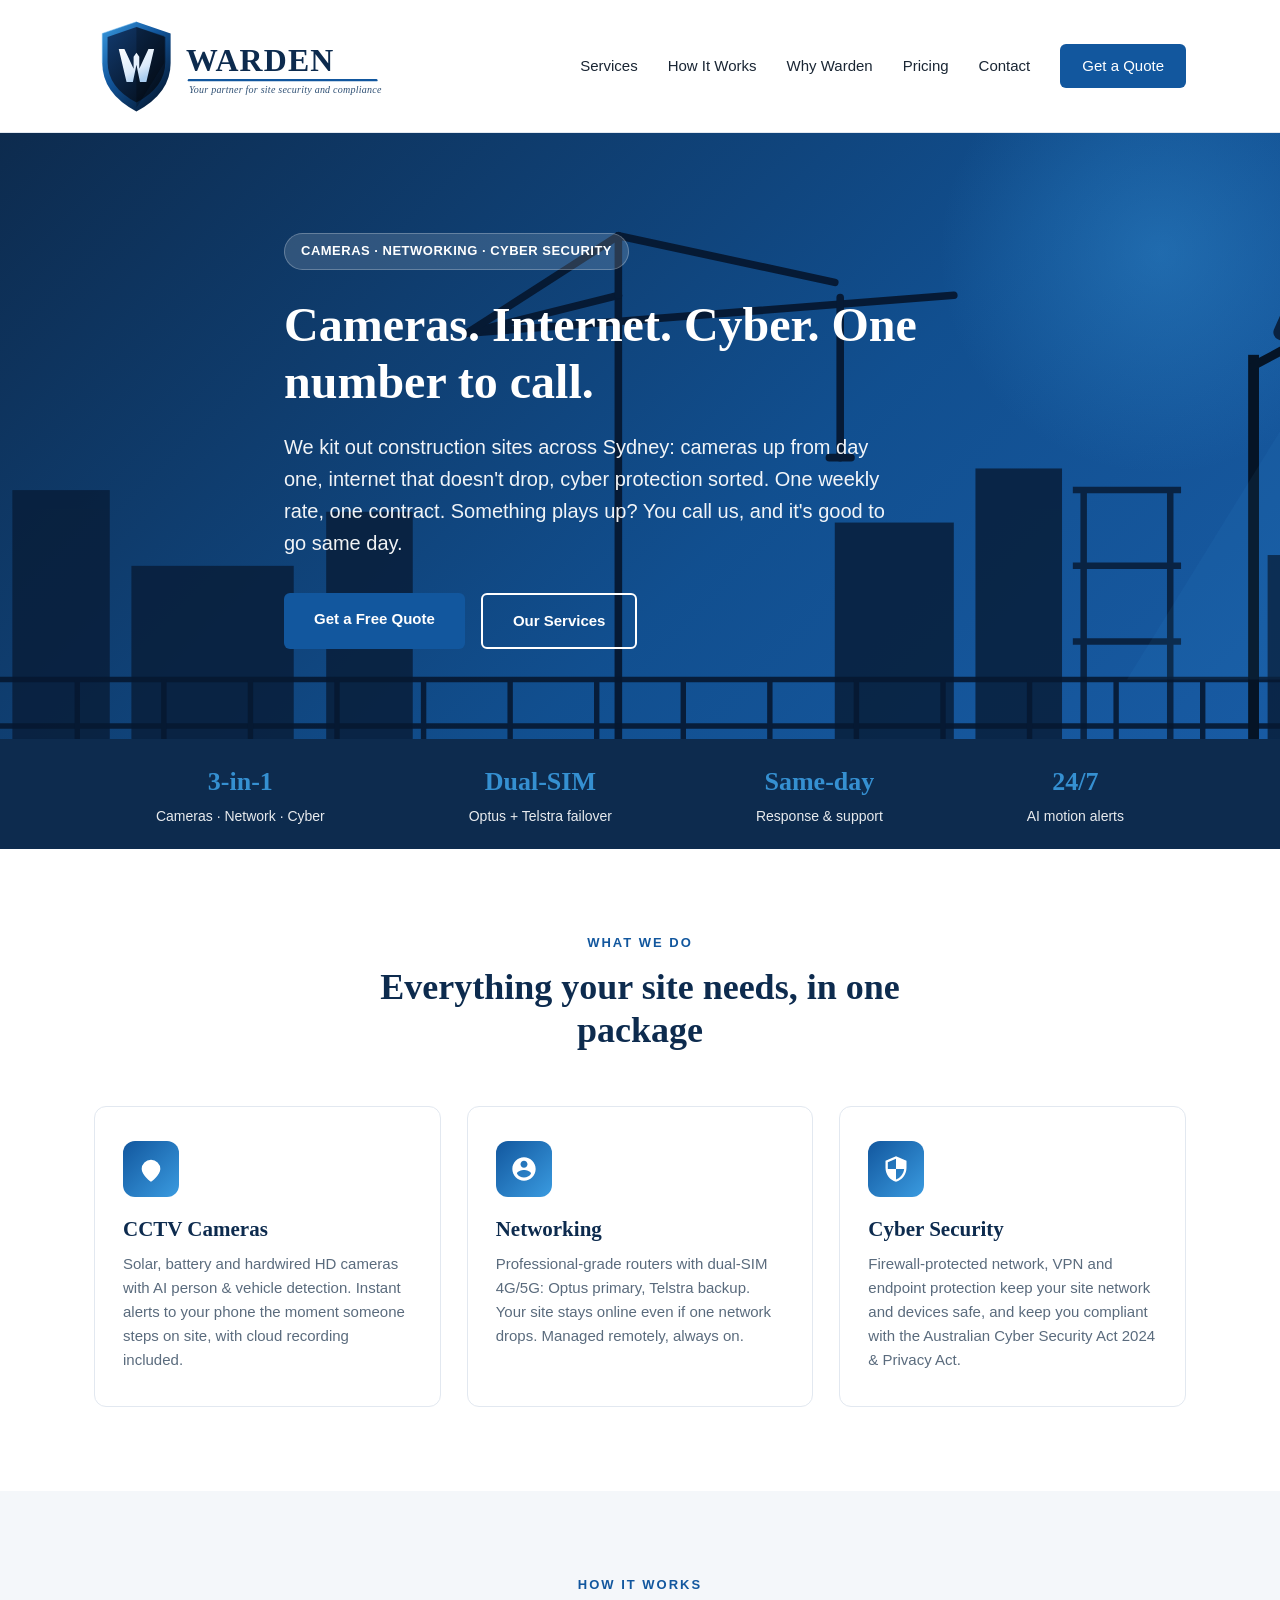
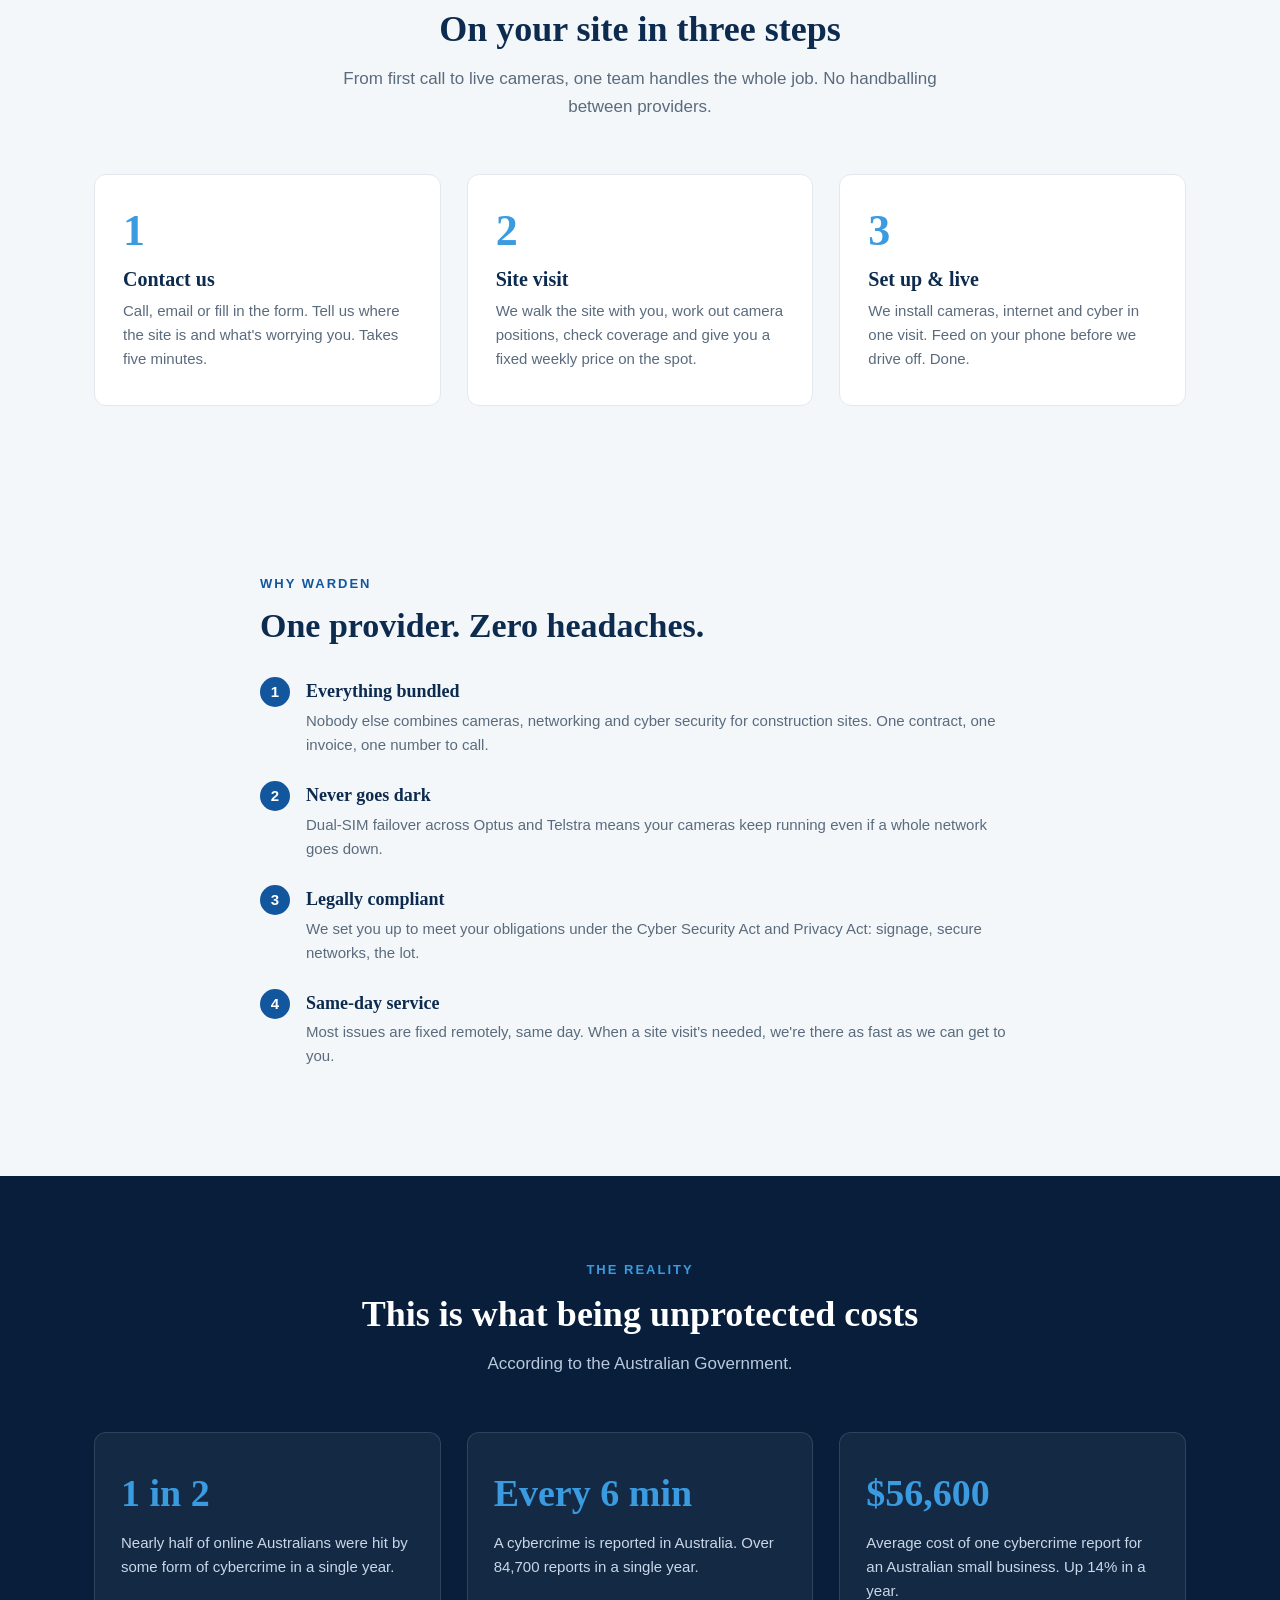
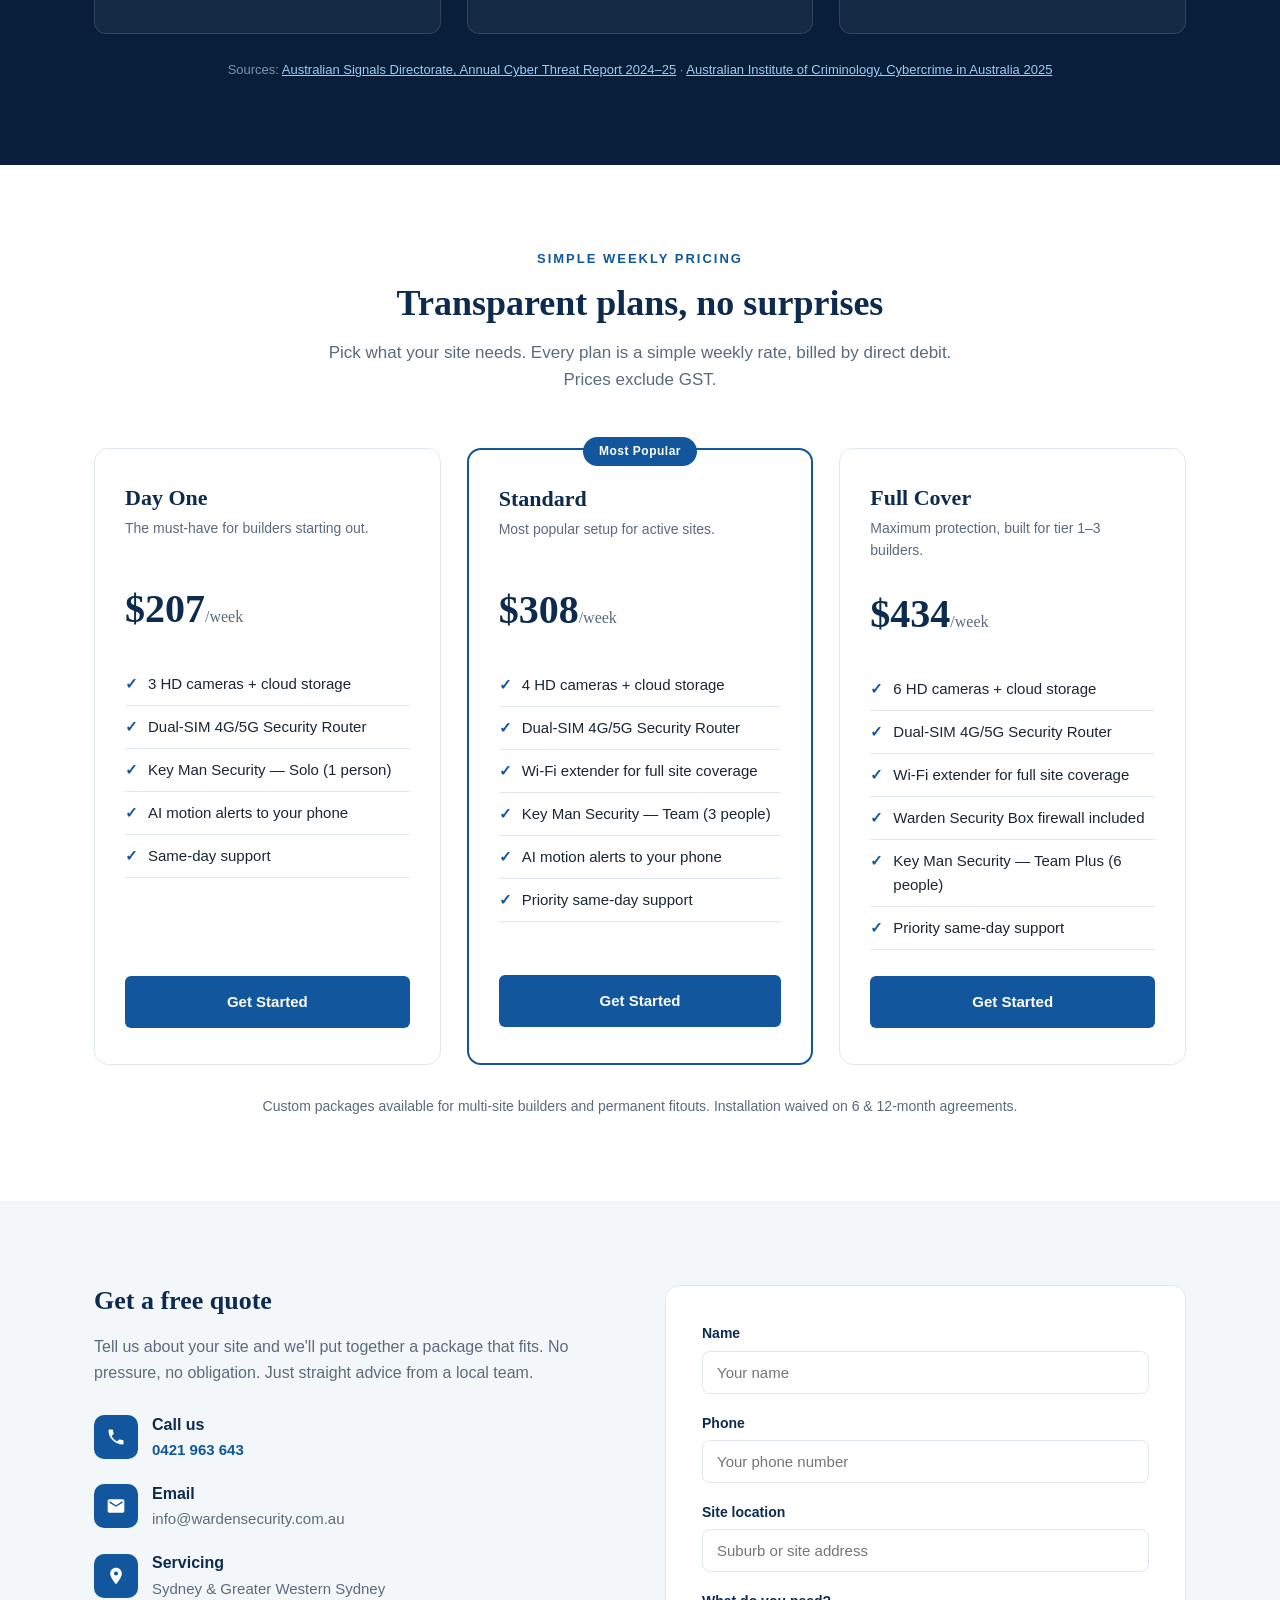
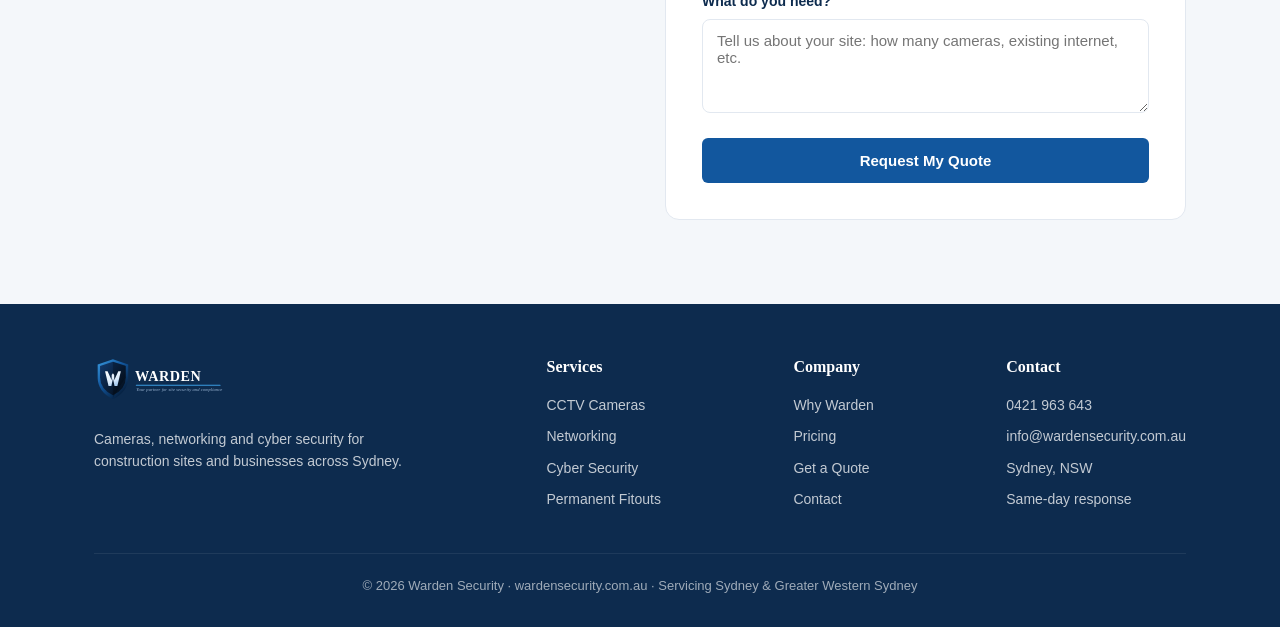
==== index.html @ 8170aaa7 "Add files via upload" ====
<!DOCTYPE html>
<html lang="en">
<head>
<meta charset="UTF-8">
<meta name="viewport" content="width=device-width, initial-scale=1.0">
<title>Warden Security | Your partner for site security and compliance</title>
<style>
  :root{
    --navy:#0d2b4e;
    --blue:#12579e;
    --blue-bright:#3a9be0;
    --ink:#1a2634;
    --muted:#5a6b7d;
    --bg:#ffffff;
    --bg-soft:#f4f7fa;
    --line:#e2e8f0;
  }
  *{margin:0;padding:0;box-sizing:border-box}
  html{scroll-behavior:smooth}
  body{font-family:-apple-system,BlinkMacSystemFont,'Segoe UI',Roboto,Helvetica,Arial,sans-serif;color:var(--ink);line-height:1.6;background:var(--bg)}
  h1,h2,h3{font-family:Georgia,'Times New Roman',serif;color:var(--navy);line-height:1.2}
  a{color:inherit;text-decoration:none}
  .wrap{max-width:1140px;margin:0 auto;padding:0 24px}
  .btn{display:inline-block;background:var(--blue);color:#fff;padding:14px 30px;border-radius:6px;font-weight:600;font-size:15px;transition:background .2s,transform .2s;border:none;cursor:pointer}
  .btn:hover{background:var(--navy);transform:translateY(-2px)}
  .btn-ghost{background:transparent;border:2px solid #fff;color:#fff}
  .btn-ghost:hover{background:#fff;color:var(--navy)}

  /* ---------- Header ---------- */
  header{position:sticky;top:0;background:rgba(255,255,255,.96);backdrop-filter:blur(8px);border-bottom:1px solid var(--line);z-index:100}
  .nav{display:flex;align-items:center;justify-content:space-between;padding:10px 24px;max-width:1140px;margin:0 auto}
  .logo{height:112px}
  .navlinks{display:flex;gap:30px;align-items:center}
  .navlinks a{font-size:15px;font-weight:500;color:var(--ink);transition:color .2s}
  .navlinks a:hover{color:var(--blue)}
  .navlinks .btn{color:#fff;padding:10px 22px}
  .navlinks .btn:hover{color:#fff}
  .burger{display:none;font-size:26px;background:none;border:none;color:var(--navy);cursor:pointer}

  /* ---------- Hero ---------- */
  .hero{background-color:#0d2b4e;background-image:linear-gradient(135deg,rgba(13,43,78,.92) 0%,rgba(18,87,158,.82) 60%,rgba(28,107,192,.75) 100%),url('hero.jpg');background-size:cover;background-position:center;color:#fff;padding:100px 0 90px;position:relative;overflow:hidden}
  .hero::after{content:"";position:absolute;right:-120px;top:-120px;width:480px;height:480px;background:radial-gradient(circle,rgba(58,155,224,.35),transparent 65%);pointer-events:none}
  .hero-art{position:absolute;inset:0;width:100%;height:100%;z-index:1;pointer-events:none}
  .hero-inner{position:relative;z-index:2;max-width:760px}
  .hero h1{color:#fff;font-size:48px;margin-bottom:20px}
  .hero p{font-size:20px;opacity:.94;margin-bottom:34px;max-width:620px}
  .hero .btns{display:flex;gap:16px;flex-wrap:wrap}
  .badge{display:inline-block;background:rgba(255,255,255,.14);border:1px solid rgba(255,255,255,.25);padding:7px 16px;border-radius:30px;font-size:13px;font-weight:600;letter-spacing:.5px;margin-bottom:26px}

  /* ---------- Trust bar ---------- */
  .trust{background:var(--navy);color:#fff;padding:22px 0}
  .trust .wrap{display:flex;justify-content:space-around;flex-wrap:wrap;gap:20px;text-align:center}
  .trust .item{font-size:14px;opacity:.9}
  .trust .item b{display:block;font-family:Georgia,serif;font-size:26px;color:var(--blue-bright);margin-bottom:2px}

  /* ---------- Sections ---------- */
  section{padding:84px 0}
  .section-head{text-align:center;max-width:640px;margin:0 auto 54px}
  .section-head .kicker{color:var(--blue);font-weight:700;font-size:13px;letter-spacing:2px;text-transform:uppercase;margin-bottom:12px}
  .section-head h2{font-size:36px;margin-bottom:14px}
  .section-head p{color:var(--muted);font-size:17px}

  /* ---------- Services ---------- */
  .grid{display:grid;grid-template-columns:repeat(3,1fr);gap:26px}
  .card{background:var(--bg);border:1px solid var(--line);border-radius:12px;padding:34px 28px;transition:transform .25s,box-shadow .25s,border-color .25s}
  .card:hover{transform:translateY(-6px);box-shadow:0 18px 40px rgba(13,43,78,.10);border-color:transparent}
  .card .ico{width:56px;height:56px;border-radius:12px;background:linear-gradient(135deg,var(--blue),var(--blue-bright));display:flex;align-items:center;justify-content:center;margin-bottom:20px}
  .card .ico svg{width:28px;height:28px;fill:#fff}
  .card h3{font-size:21px;margin-bottom:10px}
  .card p{color:var(--muted);font-size:15px}

  /* ---------- Why / features ---------- */
  .why{background:var(--bg-soft)}
  .why-grid{display:grid;grid-template-columns:1fr;max-width:760px;margin:0 auto}
  .why-list{list-style:none}
  .why-list li{display:flex;gap:16px;margin-bottom:24px}
  .why-list .check{flex-shrink:0;width:30px;height:30px;border-radius:50%;background:var(--blue);color:#fff;display:flex;align-items:center;justify-content:center;font-weight:700;font-size:15px}
  .why-list h4{font-family:Georgia,serif;color:var(--navy);font-size:18px;margin-bottom:3px}
  .why-list p{color:var(--muted);font-size:15px}
        
  /* ---------- Compliance strip ---------- */
  .compliance{background:linear-gradient(135deg,#0d2b4e,#12579e);color:#fff;text-align:center}
  .compliance h2{color:#fff;font-size:32px;margin-bottom:16px}
  .compliance p{max-width:680px;margin:0 auto 30px;opacity:.94;font-size:17px}

  /* ---------- Pricing ---------- */
  .price-grid{display:grid;grid-template-columns:repeat(3,1fr);gap:26px;align-items:stretch}
  .price{background:#fff;border:1px solid var(--line);border-radius:14px;padding:36px 30px;display:flex;flex-direction:column;transition:transform .25s,box-shadow .25s}
  .price:hover{transform:translateY(-6px);box-shadow:0 18px 40px rgba(13,43,78,.10)}
  .price.featured{border:2px solid var(--blue);position:relative}
  .price.featured::before{content:"Most Popular";position:absolute;top:-13px;left:50%;transform:translateX(-50%);background:var(--blue);color:#fff;font-size:12px;font-weight:700;padding:5px 16px;border-radius:20px;letter-spacing:.5px}
  .price h3{font-size:22px;margin-bottom:6px}
  .price .desc{color:var(--muted);font-size:14px;margin-bottom:20px;min-height:40px}
  .price .amount{font-family:Georgia,serif;font-size:40px;color:var(--navy);font-weight:700}
  .price .amount span{font-size:16px;color:var(--muted);font-weight:400}
  .price ul{list-style:none;margin:22px 0 26px;flex-grow:1}
  .price li{padding:9px 0;border-bottom:1px solid var(--line);font-size:15px;color:var(--ink);display:flex;gap:10px}
  .price li::before{content:"✓";color:var(--blue);font-weight:700}
  .price .btn{width:100%;text-align:center}
  .price-note{text-align:center;color:var(--muted);font-size:14px;margin-top:30px}

  /* ---------- Contact ---------- */
  .contact{background:var(--bg-soft)}
  .contact-grid{display:grid;grid-template-columns:1fr 1fr;gap:50px}
  .contact-info h3{font-size:26px;margin-bottom:18px}
  .contact-info p{color:var(--muted);margin-bottom:26px}
  .contact-item{display:flex;gap:14px;align-items:center;margin-bottom:18px}
  .contact-item .ci{width:44px;height:44px;border-radius:10px;background:var(--blue);display:flex;align-items:center;justify-content:center;flex-shrink:0}
  .contact-item .ci svg{width:20px;height:20px;fill:#fff}
  .contact-item b{display:block;color:var(--navy)}
  .contact-item span{color:var(--muted);font-size:15px}
  form{background:#fff;padding:36px;border-radius:14px;border:1px solid var(--line)}
  form label{display:block;font-size:14px;font-weight:600;color:var(--navy);margin-bottom:6px}
  form input,form textarea{width:100%;padding:12px 14px;border:1px solid var(--line);border-radius:8px;margin-bottom:18px;font-size:15px;font-family:inherit}
  form input:focus,form textarea:focus{outline:none;border-color:var(--blue)}
  form .btn{width:100%}

  /* ---------- Footer ---------- */
  footer{background:var(--navy);color:#fff;padding:50px 0 30px}
  .foot-grid{display:flex;justify-content:space-between;flex-wrap:wrap;gap:30px;margin-bottom:34px}
  .foot-brand{max-width:320px}
  .foot-brand .logo-foot{height:50px;margin-bottom:16px}
  .foot-brand p{opacity:.75;font-size:14px}
  .foot-col h4{font-family:Georgia,serif;font-size:16px;margin-bottom:14px;color:#fff}
  .foot-col a{display:block;opacity:.75;font-size:14px;margin-bottom:9px;transition:opacity .2s}
  .foot-col a:hover{opacity:1}
  .foot-bottom{border-top:1px solid rgba(255,255,255,.12);padding-top:22px;text-align:center;opacity:.6;font-size:13px}

  /* ---------- Steps ---------- */
  .steps{display:grid;grid-template-columns:repeat(3,1fr);gap:26px;counter-reset:step}
  .step{background:#fff;border:1px solid var(--line);border-radius:12px;padding:34px 28px;position:relative}
  .step .num{font-family:Georgia,serif;font-size:44px;font-weight:700;color:var(--blue-bright);line-height:1;margin-bottom:14px}
  .step h3{font-size:20px;margin-bottom:8px}
  .step p{color:var(--muted);font-size:15px}

  /* ---------- Reality (bad news) ---------- */
  .reality{background:#081e3a;color:#fff}
  .reality .section-head h2,.reality h2{color:#fff}
  .reality .section-head p{color:#b8c9dd}
  .reality-grid{display:grid;grid-template-columns:repeat(3,1fr);gap:26px}
  .fact{background:rgba(255,255,255,.05);border:1px solid rgba(255,255,255,.12);border-radius:12px;padding:30px 26px}
  .fact b{display:block;font-family:Georgia,serif;font-size:38px;color:var(--blue-bright);margin-bottom:8px}
  .fact p{font-size:15px;color:#c9d7e8}
  .reality .src{text-align:center;font-size:13px;color:#7e93ad;margin-top:26px}

  /* ---------- Photo band ---------- */
  .photo-band{padding:0}
  .photo-band img{display:block;width:100%;max-height:440px;object-fit:cover}

  /* ---------- Responsive ---------- */
  @media(max-width:900px){
    .logo{height:76px}
    .grid,.price-grid,.steps,.reality-grid{grid-template-columns:1fr}
    .why-grid,.contact-grid{grid-template-columns:1fr}
    .hero h1{font-size:36px}
    .hero p{font-size:18px}
    .navlinks{display:none;position:absolute;top:110px;left:0;right:0;background:#fff;flex-direction:column;padding:20px 24px;gap:18px;border-bottom:1px solid var(--line);box-shadow:0 20px 40px rgba(0,0,0,.08)}
    .navlinks.open{display:flex}
    .burger{display:block}
    section{padding:60px 0}
    .section-head h2{font-size:29px}
  }
</style>
</head>
<body>

<!-- HEADER -->
<header>
  <div class="nav">
    <svg class="logo" viewBox="0 0 600 190" xmlns="http://www.w3.org/2000/svg">
      <defs>
        <linearGradient id="edgeH" x1="0" y1="0" x2="0.8" y2="1"><stop offset="0" stop-color="#3a9be0"/><stop offset="0.45" stop-color="#12579e"/><stop offset="1" stop-color="#04162e"/></linearGradient>
        <linearGradient id="faceH" x1="0" y1="0" x2="0.8" y2="0.9"><stop offset="0" stop-color="#123a6e"/><stop offset="1" stop-color="#04101f"/></linearGradient>
        <linearGradient id="wgH" x1="0" y1="0" x2="0.5" y2="1"><stop offset="0" stop-color="#ffffff"/><stop offset="0.7" stop-color="#dbeafa"/><stop offset="1" stop-color="#a9cdf0"/></linearGradient>
      </defs>
      <path d="M72,20 L130,39.76 L130,89.92 Q130,141.6 72,172 Q14,141.6 14,89.92 L14,39.76 Z" fill="url(#edgeH)"/>
      <path d="M72,20 L14,39.76 L14,89.92" fill="none" stroke="#6fb8ee" stroke-width="1.6" opacity="0.55" stroke-linejoin="round"/>
      <path d="M72,29 L121,45.64 L121,87.88 Q121,131.4 72,157 Q23,131.4 23,87.88 L23,45.64 Z" fill="url(#faceH)"/>
      <path d="M72,29 L72,166 L119,89.92 L119,43.76 Z" fill="#000" opacity="0.24"/>
      <path d="M42,66 L51.6,66 L67.2,99.6 L67.2,79.44 L72,72.72 L76.8,79.44 L76.8,99.6 L92.4,66 L102,66 L88.8,122 L78,122 L72,92.88 L66,122 L55.2,122 Z" fill="url(#wgH)"/>
      <text x="156" y="104" font-family="Georgia,serif" font-weight="700" font-size="54" letter-spacing="2" fill="#0d2b4e">WARDEN</text>
      <rect x="159" y="117" width="322" height="4" rx="2" fill="#12579e"/>
      <text x="161" y="141" font-family="Georgia,serif" font-style="italic" font-weight="400" font-size="17" letter-spacing="0.4" fill="#2f5074">Your partner for site security and compliance</text>
    </svg>
    <button class="burger" onclick="document.getElementById('nav').classList.toggle('open')">☰</button>
    <nav class="navlinks" id="nav">
      <a href="#services">Services</a>
      <a href="#how">How It Works</a>
      <a href="#why">Why Warden</a>
      <a href="#pricing">Pricing</a>
      <a href="#contact">Contact</a>
      <a href="#contact" class="btn">Get a Quote</a>
    </nav>
  </div>
</header>

<!-- HERO -->
<section class="hero">
  <svg class="hero-art" viewBox="0 0 1440 560" preserveAspectRatio="xMidYMax slice" xmlns="http://www.w3.org/2000/svg" aria-hidden="true">
    <!-- skyline -->
    <g fill="#081e3a" opacity="0.85">
      <rect x="0" y="380" width="120" height="180"/>
      <rect x="140" y="330" width="90" height="230"/>
      <rect x="250" y="400" width="150" height="160"/>
      <rect x="430" y="350" width="80" height="210"/>
      <rect x="900" y="360" width="110" height="200"/>
      <rect x="1030" y="310" width="80" height="250"/>
      <rect x="1300" y="390" width="140" height="170"/>
    </g>
    <!-- unfinished building under the crane -->
    <g stroke="#081e3a" stroke-width="6" opacity="0.9">
      <line x1="1130" y1="560" x2="1130" y2="330"/>
      <line x1="1210" y1="560" x2="1210" y2="330"/>
      <line x1="1120" y1="330" x2="1220" y2="330"/>
      <line x1="1120" y1="400" x2="1220" y2="400"/>
      <line x1="1120" y1="470" x2="1220" y2="470"/>
    </g>
    <!-- tower crane -->
    <g stroke="#061831" stroke-width="7" opacity="0.95" fill="none" stroke-linecap="round">
      <line x1="700" y1="560" x2="700" y2="150"/>
      <line x1="560" y1="185" x2="1010" y2="150"/>
      <line x1="700" y1="150" x2="560" y2="185"/>
      <line x1="700" y1="95" x2="700" y2="150"/>
      <line x1="700" y1="95" x2="560" y2="185"/>
      <line x1="700" y1="95" x2="900" y2="138"/>
      <line x1="905" y1="152" x2="905" y2="300"/>
      <line x1="895" y1="300" x2="915" y2="300"/>
    </g>
    <!-- site fence -->
    <g stroke="#061831" stroke-width="5" opacity="0.9">
      <line x1="0" y1="505" x2="1440" y2="505"/>
      <line x1="0" y1="548" x2="1440" y2="548"/>
      <line x1="40" y1="505" x2="40" y2="560"/><line x1="120" y1="505" x2="120" y2="560"/>
      <line x1="200" y1="505" x2="200" y2="560"/><line x1="280" y1="505" x2="280" y2="560"/>
      <line x1="360" y1="505" x2="360" y2="560"/><line x1="440" y1="505" x2="440" y2="560"/>
      <line x1="520" y1="505" x2="520" y2="560"/><line x1="600" y1="505" x2="600" y2="560"/>
      <line x1="680" y1="505" x2="680" y2="560"/><line x1="760" y1="505" x2="760" y2="560"/>
      <line x1="840" y1="505" x2="840" y2="560"/><line x1="920" y1="505" x2="920" y2="560"/>
      <line x1="1000" y1="505" x2="1000" y2="560"/><line x1="1080" y1="505" x2="1080" y2="560"/>
      <line x1="1160" y1="505" x2="1160" y2="560"/><line x1="1240" y1="505" x2="1240" y2="560"/>
      <line x1="1320" y1="505" x2="1320" y2="560"/><line x1="1400" y1="505" x2="1400" y2="560"/>
    </g>
    <!-- camera pole, front right -->
    <g>
      <rect x="1282" y="205" width="10" height="355" fill="#051426"/>
      <line x1="1287" y1="215" x2="1330" y2="192" stroke="#051426" stroke-width="8" stroke-linecap="round"/>
      <g transform="rotate(24 1338 188)">
        <rect x="1306" y="172" width="66" height="30" rx="7" fill="#0a2240"/>
        <rect x="1364" y="176" width="14" height="22" rx="4" fill="#123a6e"/>
        <circle cx="1371" cy="187" r="5" fill="#3a9be0">
          <animate attributeName="opacity" values="1;0.35;1" dur="2.6s" repeatCount="indefinite"/>
        </circle>
      </g>
      <path d="M1352 210 L1170 505 L1440 505 L1408 210 Z" fill="#3a9be0" opacity="0.07"/>
    </g>
  </svg>
  <div class="wrap hero-inner">
    <span class="badge">CAMERAS · NETWORKING · CYBER SECURITY</span>
    <h1>Cameras. Internet. Cyber. One number to call.</h1>
    <p>We kit out construction sites across Sydney: cameras up from day one, internet that doesn't drop, cyber protection sorted. One weekly rate, one contract. Something plays up? You call us, and it's good to go same day.</p>
    <div class="btns">
      <a href="#contact" class="btn">Get a Free Quote</a>
      <a href="#services" class="btn btn-ghost">Our Services</a>
    </div>
  </div>
</section>

<!-- TRUST BAR -->
<div class="trust">
  <div class="wrap">
    <div class="item"><b>3-in-1</b>Cameras · Network · Cyber</div>
    <div class="item"><b>Dual-SIM</b>Optus + Telstra failover</div>
    <div class="item"><b>Same-day</b>Response &amp; support</div>
    <div class="item"><b>24/7</b>AI motion alerts</div>
  </div>
</div>

<!-- SERVICES -->
<section id="services">
  <div class="wrap">
    <div class="section-head">
      <div class="kicker">What We Do</div>
      <h2>Everything your site needs, in one package</h2>
    </div>
    <div class="grid">
      <div class="card">
        <div class="ico"><svg viewBox="0 0 24 24"><path d="M12 9a3 3 0 100 6 3 3 0 000-6zm0-5a8 8 0 00-8 8c0 5.25 8 11 8 11s8-5.75 8-11a8 8 0 00-8-8z"/></svg></div>
        <h3>CCTV Cameras</h3>
        <p>Solar, battery and hardwired HD cameras with AI person &amp; vehicle detection. Instant alerts to your phone the moment someone steps on site, with cloud recording included.</p>
      </div>
      <div class="card">
        <div class="ico"><svg viewBox="0 0 24 24"><path d="M12 2C6.48 2 2 6.48 2 12s4.48 10 10 10 10-4.48 10-10S17.52 2 12 2zm0 3c1.66 0 3 1.34 3 3s-1.34 3-3 3-3-1.34-3-3 1.34-3 3-3zm0 14.2a7.2 7.2 0 01-6-3.22c.03-1.99 4-3.08 6-3.08s5.97 1.09 6 3.08a7.2 7.2 0 01-6 3.22z"/></svg></div>
        <h3>Networking</h3>
        <p>Professional-grade routers with dual-SIM 4G/5G: Optus primary, Telstra backup. Your site stays online even if one network drops. Managed remotely, always on.</p>
      </div>
      <div class="card">
        <div class="ico"><svg viewBox="0 0 24 24"><path d="M12 1L3 5v6c0 5.55 3.84 10.74 9 12 5.16-1.26 9-6.45 9-12V5l-9-4zm0 10.99h7c-.53 4.12-3.28 7.79-7 8.94V12H5V6.3l7-3.11v8.8z"/></svg></div>
        <h3>Cyber Security</h3>
        <p>Firewall-protected network, VPN and endpoint protection keep your site network and devices safe, and keep you compliant with the Australian Cyber Security Act 2024 &amp; Privacy Act.</p>
      </div>
    </div>
  </div>
</section>

<!-- HOW IT WORKS -->
<section style="background:var(--bg-soft)" id="how">
  <div class="wrap">
    <div class="section-head">
      <div class="kicker">How It Works</div>
      <h2>On your site in three steps</h2>
      <p>From first call to live cameras, one team handles the whole job. No handballing between providers.</p>
    </div>
    <div class="steps">
      <div class="step"><div class="num">1</div><h3>Contact us</h3><p>Call, email or fill in the form. Tell us where the site is and what's worrying you. Takes five minutes.</p></div>
      <div class="step"><div class="num">2</div><h3>Site visit</h3><p>We walk the site with you, work out camera positions, check coverage and give you a fixed weekly price on the spot.</p></div>
      <div class="step"><div class="num">3</div><h3>Set up &amp; live</h3><p>We install cameras, internet and cyber in one visit. Feed on your phone before we drive off. Done.</p></div>
    </div>
  </div>
</section>

<!-- WHY -->
<section class="why" id="why">
  <div class="wrap">
    <div class="why-grid">
      <div>
        <div class="kicker" style="color:var(--blue);font-weight:700;font-size:13px;letter-spacing:2px;text-transform:uppercase;margin-bottom:12px">Why Warden</div>
        <h2 style="font-size:34px;margin-bottom:30px">One provider. Zero headaches.</h2>
        <ul class="why-list">
          <li><div class="check">1</div><div><h4>Everything bundled</h4><p>Nobody else combines cameras, networking and cyber security for construction sites. One contract, one invoice, one number to call.</p></div></li>
          <li><div class="check">2</div><div><h4>Never goes dark</h4><p>Dual-SIM failover across Optus and Telstra means your cameras keep running even if a whole network goes down.</p></div></li>
          <li><div class="check">3</div><div><h4>Legally compliant</h4><p>We set you up to meet your obligations under the Cyber Security Act and Privacy Act: signage, secure networks, the lot.</p></div></li>
          <li><div class="check">4</div><div><h4>Same-day service</h4><p>Most issues are fixed remotely, same day. When a site visit's needed, we're there as fast as we can get to you.</p></div></li>
        </ul>
      </div>
    </div>
  </div>
</section>

<!-- THE REALITY -->
<section class="reality">
  <div class="wrap">
    <div class="section-head">
      <div class="kicker" style="color:var(--blue-bright)">The Reality</div>
      <h2>This is what being unprotected costs</h2>
      <p>According to the Australian Government.</p>
    </div>
    <div class="reality-grid">
      <div class="fact"><b>1 in 2</b><p>Nearly half of online Australians were hit by some form of cybercrime in a single year.</p></div>
      <div class="fact"><b>Every 6 min</b><p>A cybercrime is reported in Australia. Over 84,700 reports in a single year.</p></div>
      <div class="fact"><b>$56,600</b><p>Average cost of one cybercrime report for an Australian small business. Up 14% in a year.</p></div>
          </div>
    <p class="src">Sources: <a href="https://www.cyber.gov.au/about-us/view-all-content/reports-and-statistics/annual-cyber-threat-report-2024-2025" target="_blank" rel="noopener" style="color:#9fcbf2;text-decoration:underline">Australian Signals Directorate, Annual Cyber Threat Report 2024&ndash;25</a> &middot; <a href="https://www.aic.gov.au/publications/sr/sr59" target="_blank" rel="noopener" style="color:#9fcbf2;text-decoration:underline">Australian Institute of Criminology, Cybercrime in Australia 2025</a></p>
  </div>
</section>

<!-- PHOTO -->
<section class="photo-band">
  <img src="site-photo.jpg" alt="Warden Security install on a Sydney construction site" onerror="this.parentElement.style.display='none'">
</section>

<!-- PRICING -->
<section id="pricing">
  <div class="wrap">
    <div class="section-head">
      <div class="kicker">Simple Weekly Pricing</div>
      <h2>Transparent plans, no surprises</h2>
      <p>Pick what your site needs. Every plan is a simple weekly rate, billed by direct debit. Prices exclude GST.</p>
    </div>
    <div class="price-grid">
      <div class="price">
        <h3>Day One</h3>
        <div class="desc">The must-have for builders starting out.</div>
        <div class="amount">$207<span>/week</span></div>
        <ul>
          <li>3 HD cameras + cloud storage</li>
          <li>Dual-SIM 4G/5G Security Router</li>
          <li>Key Man Security &mdash; Solo (1 person)</li>
          <li>AI motion alerts to your phone</li>
          <li>Same-day support</li>
        </ul>
        <a href="#contact" class="btn">Get Started</a>
      </div>
      <div class="price featured">
        <h3>Standard</h3>
        <div class="desc">Most popular setup for active sites.</div>
        <div class="amount">$308<span>/week</span></div>
        <ul>
          <li>4 HD cameras + cloud storage</li>
          <li>Dual-SIM 4G/5G Security Router</li>
          <li>Wi-Fi extender for full site coverage</li>
          <li>Key Man Security &mdash; Team (3 people)</li>
          <li>AI motion alerts to your phone</li>
          <li>Priority same-day support</li>
        </ul>
        <a href="#contact" class="btn">Get Started</a>
      </div>
      <div class="price">
        <h3>Full Cover</h3>
        <div class="desc">Maximum protection, built for tier 1&ndash;3 builders.</div>
        <div class="amount">$434<span>/week</span></div>
        <ul>
          <li>6 HD cameras + cloud storage</li>
          <li>Dual-SIM 4G/5G Security Router</li>
          <li>Wi-Fi extender for full site coverage</li>
          <li>Warden Security Box firewall included</li>
          <li>Key Man Security &mdash; Team Plus (6 people)</li>
          <li>Priority same-day support</li>
        </ul>
        <a href="#contact" class="btn">Get Started</a>
      </div>
    </div>
    <p class="price-note">Custom packages available for multi-site builders and permanent fitouts. Installation waived on 6 &amp; 12-month agreements.</p>
  </div>
</section>

<!-- CONTACT -->
<section class="contact" id="contact">
  <div class="wrap">
    <div class="contact-grid">
      <div class="contact-info">
        <h3>Get a free quote</h3>
        <p>Tell us about your site and we'll put together a package that fits. No pressure, no obligation. Just straight advice from a local team.</p>
        <div class="contact-item">
          <div class="ci"><svg viewBox="0 0 24 24"><path d="M6.62 10.79a15.15 15.15 0 006.59 6.59l2.2-2.2a1 1 0 011.02-.24 11.36 11.36 0 003.56.57 1 1 0 011 1V20a1 1 0 01-1 1A17 17 0 013 4a1 1 0 011-1h3.5a1 1 0 011 1 11.36 11.36 0 00.57 3.56 1 1 0 01-.24 1.02l-2.21 2.21z"/></svg></div>
          <div><b>Call us</b><span><a href="tel:0421963643" style="color:var(--blue);font-weight:600">0421 963 643</a></span></div>
        </div>
        <div class="contact-item">
          <div class="ci"><svg viewBox="0 0 24 24"><path d="M20 4H4a2 2 0 00-2 2v12a2 2 0 002 2h16a2 2 0 002-2V6a2 2 0 00-2-2zm0 4l-8 5-8-5V6l8 5 8-5v2z"/></svg></div>
          <div><b>Email</b><span>info@wardensecurity.com.au</span></div>
        </div>
        <div class="contact-item">
          <div class="ci"><svg viewBox="0 0 24 24"><path d="M12 2C8.13 2 5 5.13 5 9c0 5.25 7 13 7 13s7-7.75 7-13c0-3.87-3.13-7-7-7zm0 9.5a2.5 2.5 0 110-5 2.5 2.5 0 010 5z"/></svg></div>
          <div><b>Servicing</b><span>Sydney &amp; Greater Western Sydney</span></div>
        </div>
      </div>
      <form action="https://api.web3forms.com/submit" method="POST">
        <input type="hidden" name="access_key" value="0d02a53d-6c99-448d-be5d-793d3494c79f">
        <input type="hidden" name="subject" value="New quote request from wardensecurity.com.au">
        <input type="hidden" name="from_name" value="Warden Security website">
        <input type="hidden" name="redirect" value="https://wardensecurity.com.au/thanks.html">
        <input type="checkbox" name="botcheck" style="display:none" tabindex="-1" autocomplete="off">
        <label>Name</label>
        <input type="text" name="name" placeholder="Your name" required>
        <label>Phone</label>
        <input type="tel" name="phone" placeholder="Your phone number" required>
        <label>Site location</label>
        <input type="text" name="site_location" placeholder="Suburb or site address">
        <label>What do you need?</label>
        <textarea rows="4" name="message" placeholder="Tell us about your site: how many cameras, existing internet, etc."></textarea>
        <button type="submit" class="btn">Request My Quote</button>
      </form>
    </div>
  </div>
</section>

<!-- FOOTER -->
<footer>
  <div class="wrap">
    <div class="foot-grid">
      <div class="foot-brand">
        <svg class="logo-foot" viewBox="0 0 600 190" xmlns="http://www.w3.org/2000/svg">
          <defs>
            <linearGradient id="edgeF" x1="0" y1="0" x2="0.8" y2="1"><stop offset="0" stop-color="#3a9be0"/><stop offset="0.45" stop-color="#12579e"/><stop offset="1" stop-color="#04162e"/></linearGradient>
            <linearGradient id="faceF" x1="0" y1="0" x2="0.8" y2="0.9"><stop offset="0" stop-color="#123a6e"/><stop offset="1" stop-color="#04101f"/></linearGradient>
            <linearGradient id="wgF" x1="0" y1="0" x2="0.5" y2="1"><stop offset="0" stop-color="#fff"/><stop offset="0.7" stop-color="#dbeafa"/><stop offset="1" stop-color="#a9cdf0"/></linearGradient>
          </defs>
          <path d="M72,20 L130,39.76 L130,89.92 Q130,141.6 72,172 Q14,141.6 14,89.92 L14,39.76 Z" fill="url(#edgeF)"/>
          <path d="M72,29 L121,45.64 L121,87.88 Q121,131.4 72,157 Q23,131.4 23,87.88 L23,45.64 Z" fill="url(#faceF)"/>
          <path d="M72,29 L72,166 L119,89.92 L119,43.76 Z" fill="#000" opacity="0.24"/>
          <path d="M42,66 L51.6,66 L67.2,99.6 L67.2,79.44 L72,72.72 L76.8,79.44 L76.8,99.6 L92.4,66 L102,66 L88.8,122 L78,122 L72,92.88 L66,122 L55.2,122 Z" fill="url(#wgF)"/>
          <text x="156" y="104" font-family="Georgia,serif" font-weight="700" font-size="54" letter-spacing="2" fill="#ffffff">WARDEN</text>
          <rect x="159" y="117" width="322" height="4" rx="2" fill="#3a9be0"/>
          <text x="161" y="141" font-family="Georgia,serif" font-style="italic" font-weight="400" font-size="17" letter-spacing="0.4" fill="#9db8d6">Your partner for site security and compliance</text>
        </svg>
        <p>Cameras, networking and cyber security for construction sites and businesses across Sydney.</p>
      </div>
      <div class="foot-col">
        <h4>Services</h4>
        <a href="#services">CCTV Cameras</a>
        <a href="#services">Networking</a>
        <a href="#services">Cyber Security</a>
        <a href="#pricing">Permanent Fitouts</a>
      </div>
      <div class="foot-col">
        <h4>Company</h4>
        <a href="#why">Why Warden</a>
        <a href="#pricing">Pricing</a>
        <a href="#contact">Get a Quote</a>
        <a href="#contact">Contact</a>
      </div>
      <div class="foot-col">
        <h4>Contact</h4>
        <a href="tel:0421963643">0421 963 643</a>
        <a href="mailto:info@wardensecurity.com.au">info@wardensecurity.com.au</a>
        <a href="#contact">Sydney, NSW</a>
        <a href="#contact">Same-day response</a>
      </div>
    </div>
    <div class="foot-bottom">
      © 2026 Warden Security · wardensecurity.com.au · Servicing Sydney &amp; Greater Western Sydney
    </div>
  </div>
</footer>

</body>
</html>
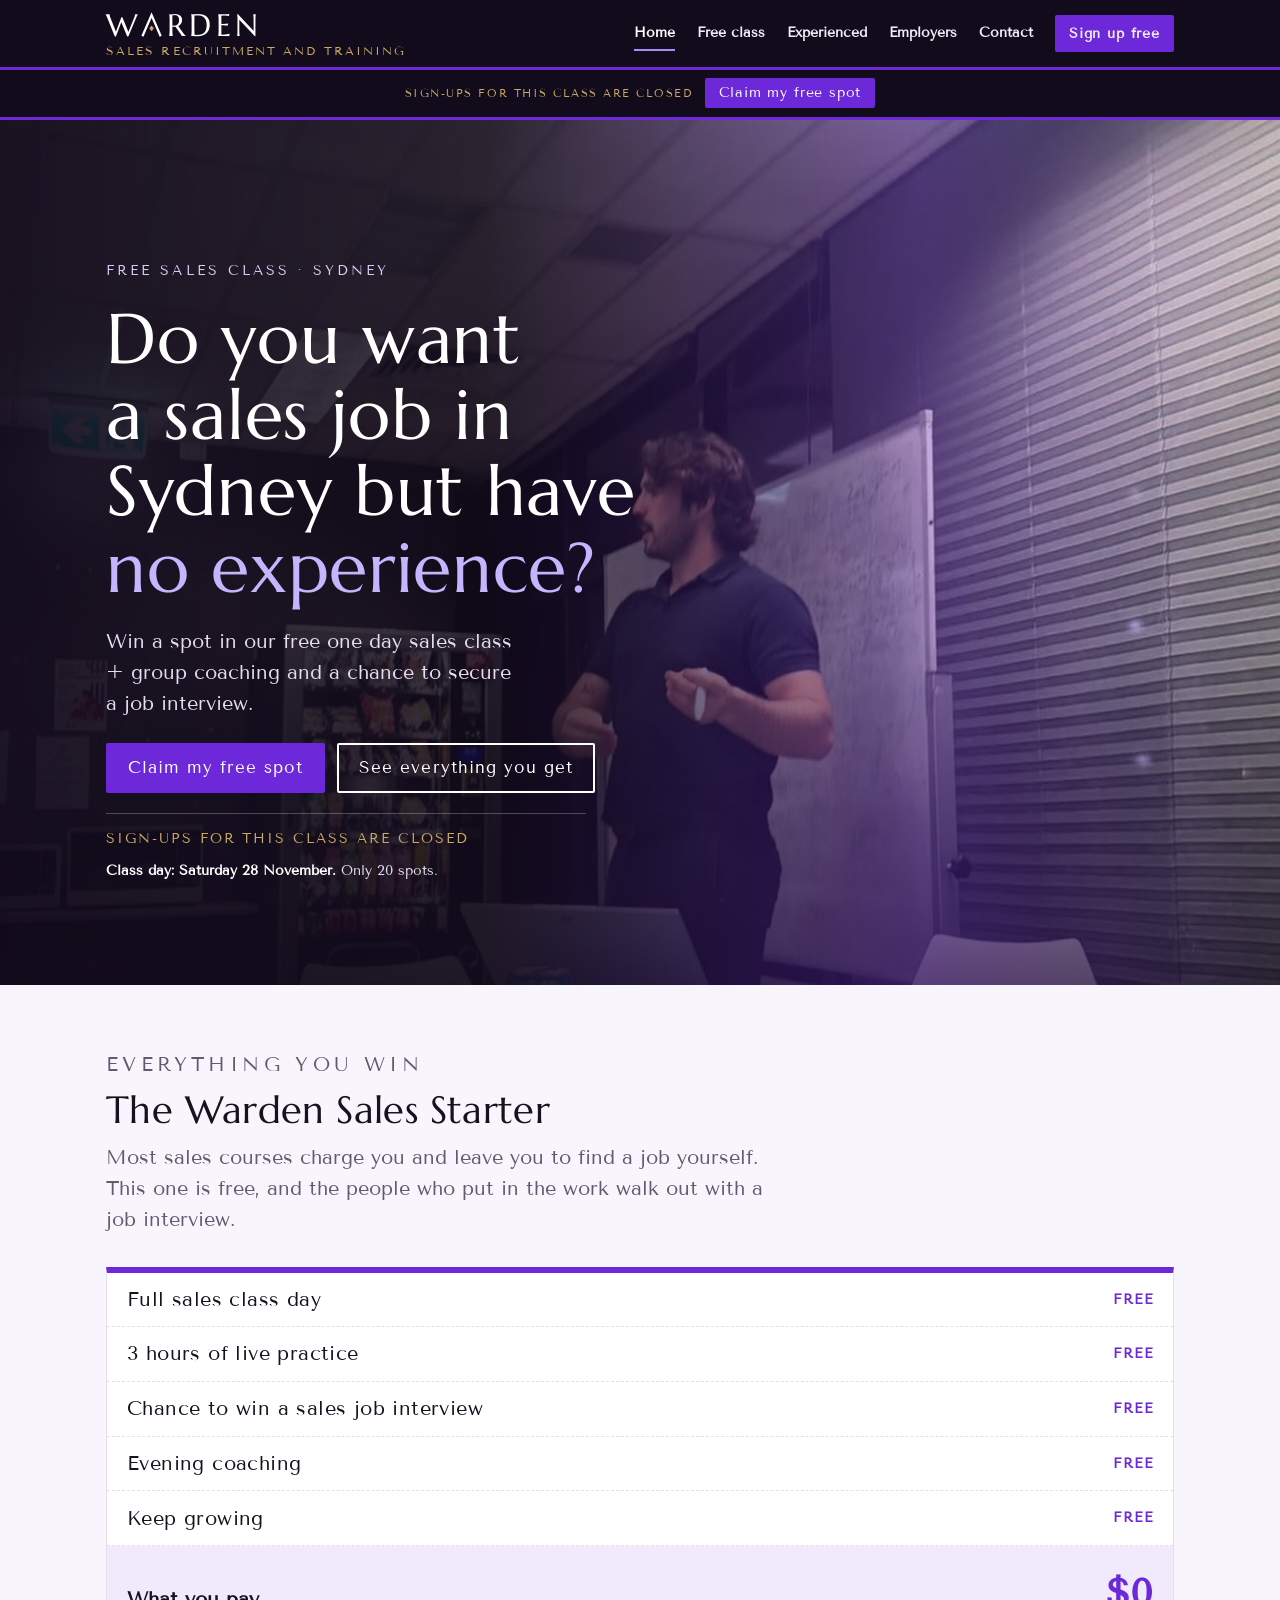
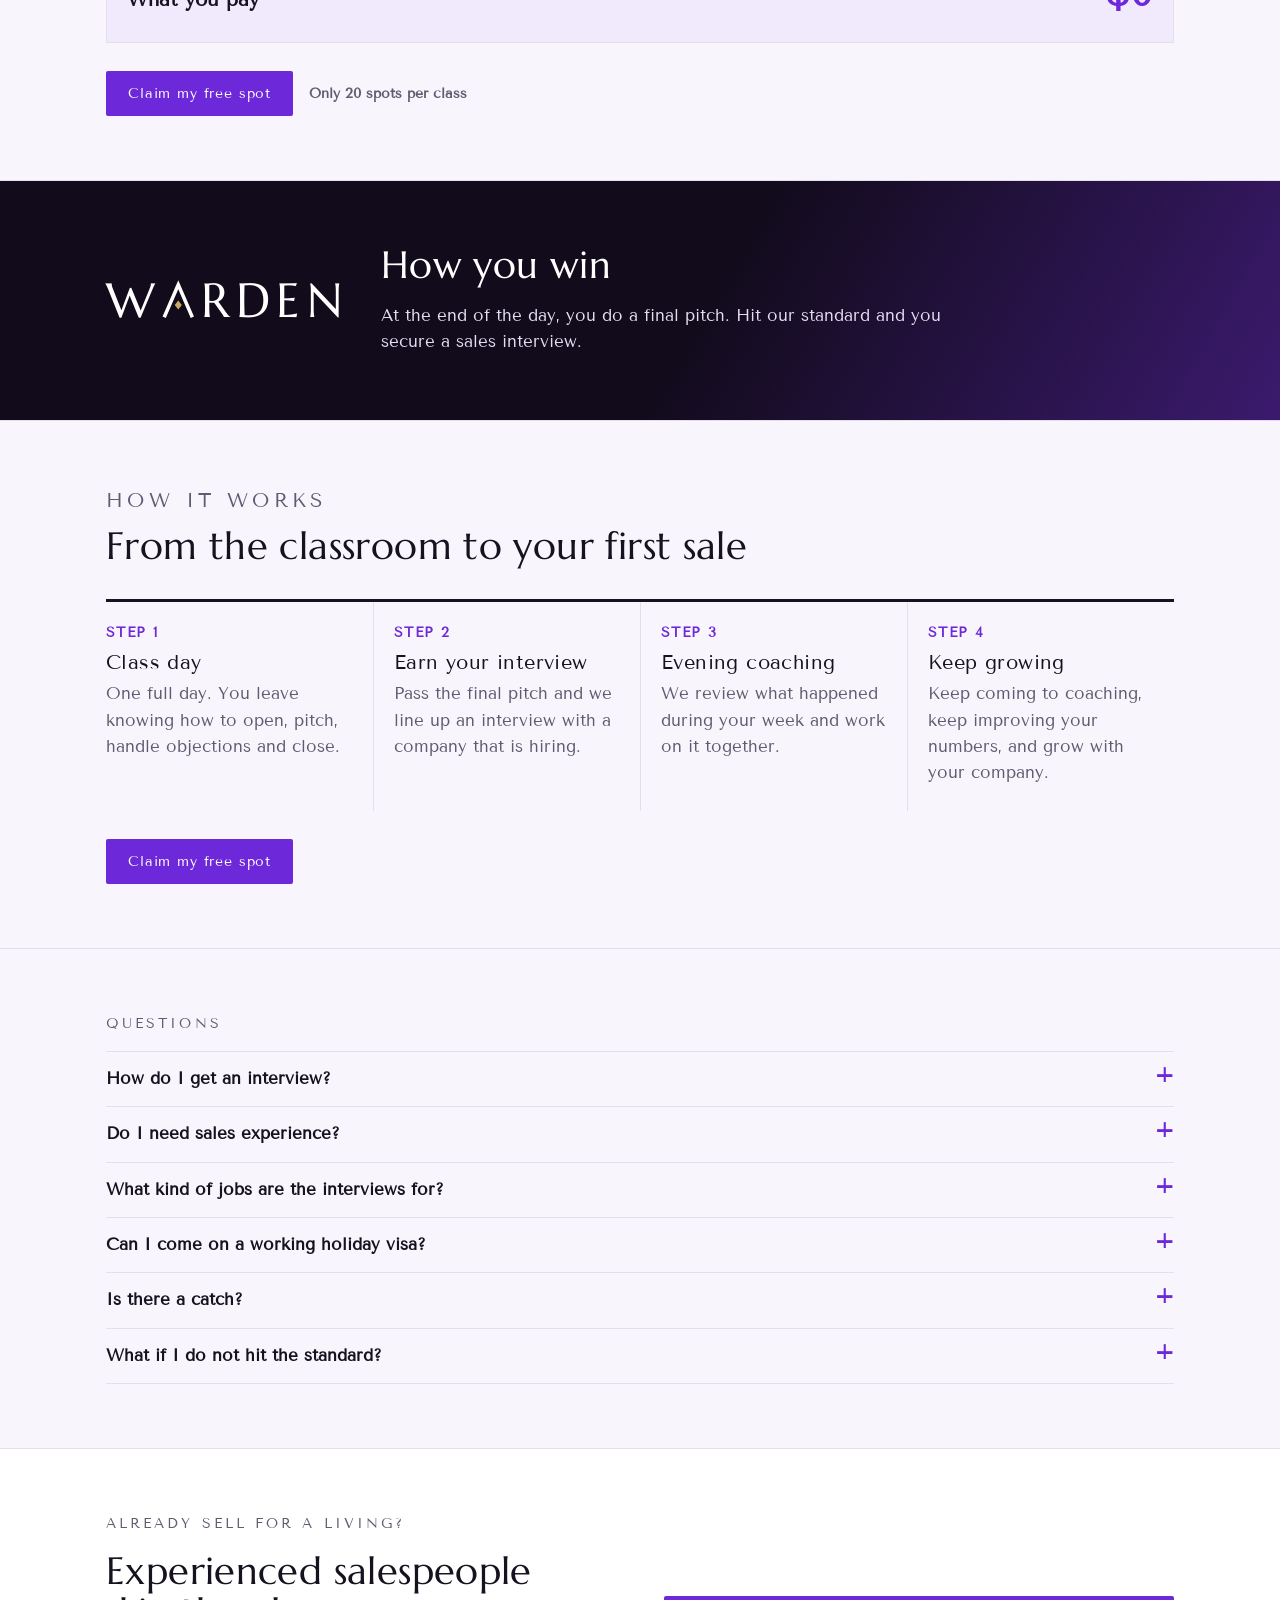
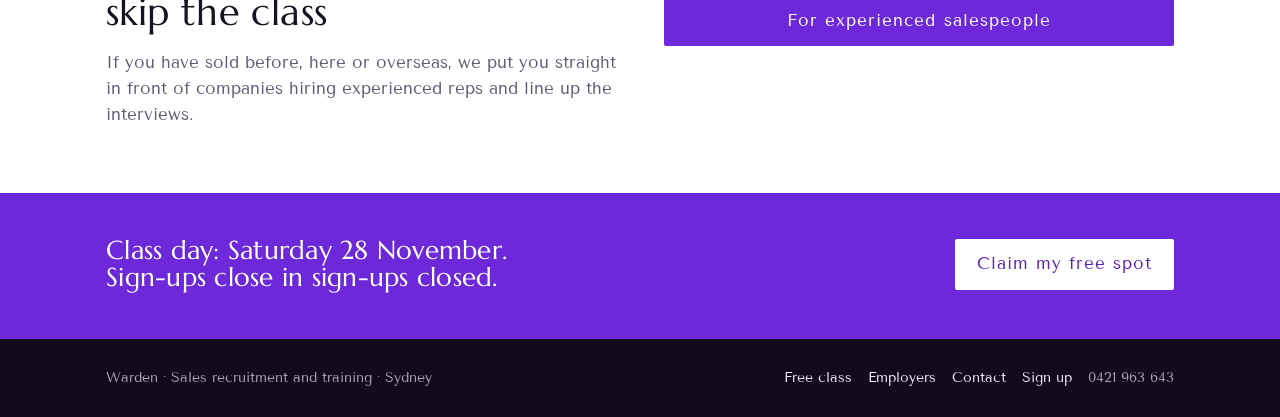
==== commit fe75a393: "Add files via upload" ====
--- a/index.html
+++ b/index.html
@@ -1,506 +1,150 @@
-<!DOCTYPE html>
-<html lang="en">
+<!doctype html>
+<html lang="en-AU">
 <head>
-<meta charset="UTF-8">
-<meta name="viewport" content="width=device-width, initial-scale=1.0">
-<title>Warden Security | Your partner for site security and compliance</title>
-<style>
-  :root{
-    --navy:#0d2b4e;
-    --blue:#12579e;
-    --blue-bright:#3a9be0;
-    --ink:#1a2634;
-    --muted:#5a6b7d;
-    --bg:#ffffff;
-    --bg-soft:#f4f7fa;
-    --line:#e2e8f0;
-  }
-  *{margin:0;padding:0;box-sizing:border-box}
-  html{scroll-behavior:smooth}
-  body{font-family:-apple-system,BlinkMacSystemFont,'Segoe UI',Roboto,Helvetica,Arial,sans-serif;color:var(--ink);line-height:1.6;background:var(--bg)}
-  h1,h2,h3{font-family:Georgia,'Times New Roman',serif;color:var(--navy);line-height:1.2}
-  a{color:inherit;text-decoration:none}
-  .wrap{max-width:1140px;margin:0 auto;padding:0 24px}
-  .btn{display:inline-block;background:var(--blue);color:#fff;padding:14px 30px;border-radius:6px;font-weight:600;font-size:15px;transition:background .2s,transform .2s;border:none;cursor:pointer}
-  .btn:hover{background:var(--navy);transform:translateY(-2px)}
-  .btn-ghost{background:transparent;border:2px solid #fff;color:#fff}
-  .btn-ghost:hover{background:#fff;color:var(--navy)}
-
-  /* ---------- Header ---------- */
-  header{position:sticky;top:0;background:rgba(255,255,255,.96);backdrop-filter:blur(8px);border-bottom:1px solid var(--line);z-index:100}
-  .nav{display:flex;align-items:center;justify-content:space-between;padding:10px 24px;max-width:1140px;margin:0 auto}
-  .logo{height:112px}
-  .navlinks{display:flex;gap:30px;align-items:center}
-  .navlinks a{font-size:15px;font-weight:500;color:var(--ink);transition:color .2s}
-  .navlinks a:hover{color:var(--blue)}
-  .navlinks .btn{color:#fff;padding:10px 22px}
-  .navlinks .btn:hover{color:#fff}
-  .burger{display:none;font-size:26px;background:none;border:none;color:var(--navy);cursor:pointer}
-
-  /* ---------- Hero ---------- */
-  .hero{background-color:#0d2b4e;background-image:linear-gradient(135deg,rgba(13,43,78,.92) 0%,rgba(18,87,158,.82) 60%,rgba(28,107,192,.75) 100%),url('hero.jpg');background-size:cover;background-position:center;color:#fff;padding:100px 0 90px;position:relative;overflow:hidden}
-  .hero::after{content:"";position:absolute;right:-120px;top:-120px;width:480px;height:480px;background:radial-gradient(circle,rgba(58,155,224,.35),transparent 65%);pointer-events:none}
-  .hero-art{position:absolute;inset:0;width:100%;height:100%;z-index:1;pointer-events:none}
-  .hero-inner{position:relative;z-index:2;max-width:760px}
-  .hero h1{color:#fff;font-size:48px;margin-bottom:20px}
-  .hero p{font-size:20px;opacity:.94;margin-bottom:34px;max-width:620px}
-  .hero .btns{display:flex;gap:16px;flex-wrap:wrap}
-  .badge{display:inline-block;background:rgba(255,255,255,.14);border:1px solid rgba(255,255,255,.25);padding:7px 16px;border-radius:30px;font-size:13px;font-weight:600;letter-spacing:.5px;margin-bottom:26px}
-
-  /* ---------- Trust bar ---------- */
-  .trust{background:var(--navy);color:#fff;padding:22px 0}
-  .trust .wrap{display:flex;justify-content:space-around;flex-wrap:wrap;gap:20px;text-align:center}
-  .trust .item{font-size:14px;opacity:.9}
-  .trust .item b{display:block;font-family:Georgia,serif;font-size:26px;color:var(--blue-bright);margin-bottom:2px}
-
-  /* ---------- Sections ---------- */
-  section{padding:84px 0}
-  .section-head{text-align:center;max-width:640px;margin:0 auto 54px}
-  .section-head .kicker{color:var(--blue);font-weight:700;font-size:13px;letter-spacing:2px;text-transform:uppercase;margin-bottom:12px}
-  .section-head h2{font-size:36px;margin-bottom:14px}
-  .section-head p{color:var(--muted);font-size:17px}
-
-  /* ---------- Services ---------- */
-  .grid{display:grid;grid-template-columns:repeat(3,1fr);gap:26px}
-  .card{background:var(--bg);border:1px solid var(--line);border-radius:12px;padding:34px 28px;transition:transform .25s,box-shadow .25s,border-color .25s}
-  .card:hover{transform:translateY(-6px);box-shadow:0 18px 40px rgba(13,43,78,.10);border-color:transparent}
-  .card .ico{width:56px;height:56px;border-radius:12px;background:linear-gradient(135deg,var(--blue),var(--blue-bright));display:flex;align-items:center;justify-content:center;margin-bottom:20px}
-  .card .ico svg{width:28px;height:28px;fill:#fff}
-  .card h3{font-size:21px;margin-bottom:10px}
-  .card p{color:var(--muted);font-size:15px}
-
-  /* ---------- Why / features ---------- */
-  .why{background:var(--bg-soft)}
-  .why-grid{display:grid;grid-template-columns:1fr;max-width:760px;margin:0 auto}
-  .why-list{list-style:none}
-  .why-list li{display:flex;gap:16px;margin-bottom:24px}
-  .why-list .check{flex-shrink:0;width:30px;height:30px;border-radius:50%;background:var(--blue);color:#fff;display:flex;align-items:center;justify-content:center;font-weight:700;font-size:15px}
-  .why-list h4{font-family:Georgia,serif;color:var(--navy);font-size:18px;margin-bottom:3px}
-  .why-list p{color:var(--muted);font-size:15px}
-        
-  /* ---------- Compliance strip ---------- */
-  .compliance{background:linear-gradient(135deg,#0d2b4e,#12579e);color:#fff;text-align:center}
-  .compliance h2{color:#fff;font-size:32px;margin-bottom:16px}
-  .compliance p{max-width:680px;margin:0 auto 30px;opacity:.94;font-size:17px}
-
-  /* ---------- Pricing ---------- */
-  .price-grid{display:grid;grid-template-columns:repeat(3,1fr);gap:26px;align-items:stretch}
-  .price{background:#fff;border:1px solid var(--line);border-radius:14px;padding:36px 30px;display:flex;flex-direction:column;transition:transform .25s,box-shadow .25s}
-  .price:hover{transform:translateY(-6px);box-shadow:0 18px 40px rgba(13,43,78,.10)}
-  .price.featured{border:2px solid var(--blue);position:relative}
-  .price.featured::before{content:"Most Popular";position:absolute;top:-13px;left:50%;transform:translateX(-50%);background:var(--blue);color:#fff;font-size:12px;font-weight:700;padding:5px 16px;border-radius:20px;letter-spacing:.5px}
-  .price h3{font-size:22px;margin-bottom:6px}
-  .price .desc{color:var(--muted);font-size:14px;margin-bottom:20px;min-height:40px}
-  .price .amount{font-family:Georgia,serif;font-size:40px;color:var(--navy);font-weight:700}
-  .price .amount span{font-size:16px;color:var(--muted);font-weight:400}
-  .price ul{list-style:none;margin:22px 0 26px;flex-grow:1}
-  .price li{padding:9px 0;border-bottom:1px solid var(--line);font-size:15px;color:var(--ink);display:flex;gap:10px}
-  .price li::before{content:"✓";color:var(--blue);font-weight:700}
-  .price .btn{width:100%;text-align:center}
-  .price-note{text-align:center;color:var(--muted);font-size:14px;margin-top:30px}
-
-  /* ---------- Contact ---------- */
-  .contact{background:var(--bg-soft)}
-  .contact-grid{display:grid;grid-template-columns:1fr 1fr;gap:50px}
-  .contact-info h3{font-size:26px;margin-bottom:18px}
-  .contact-info p{color:var(--muted);margin-bottom:26px}
-  .contact-item{display:flex;gap:14px;align-items:center;margin-bottom:18px}
-  .contact-item .ci{width:44px;height:44px;border-radius:10px;background:var(--blue);display:flex;align-items:center;justify-content:center;flex-shrink:0}
-  .contact-item .ci svg{width:20px;height:20px;fill:#fff}
-  .contact-item b{display:block;color:var(--navy)}
-  .contact-item span{color:var(--muted);font-size:15px}
-  form{background:#fff;padding:36px;border-radius:14px;border:1px solid var(--line)}
-  form label{display:block;font-size:14px;font-weight:600;color:var(--navy);margin-bottom:6px}
-  form input,form textarea{width:100%;padding:12px 14px;border:1px solid var(--line);border-radius:8px;margin-bottom:18px;font-size:15px;font-family:inherit}
-  form input:focus,form textarea:focus{outline:none;border-color:var(--blue)}
-  form .btn{width:100%}
-
-  /* ---------- Footer ---------- */
-  footer{background:var(--navy);color:#fff;padding:50px 0 30px}
-  .foot-grid{display:flex;justify-content:space-between;flex-wrap:wrap;gap:30px;margin-bottom:34px}
-  .foot-brand{max-width:320px}
-  .foot-brand .logo-foot{height:50px;margin-bottom:16px}
-  .foot-brand p{opacity:.75;font-size:14px}
-  .foot-col h4{font-family:Georgia,serif;font-size:16px;margin-bottom:14px;color:#fff}
-  .foot-col a{display:block;opacity:.75;font-size:14px;margin-bottom:9px;transition:opacity .2s}
-  .foot-col a:hover{opacity:1}
-  .foot-bottom{border-top:1px solid rgba(255,255,255,.12);padding-top:22px;text-align:center;opacity:.6;font-size:13px}
-
-  /* ---------- Steps ---------- */
-  .steps{display:grid;grid-template-columns:repeat(3,1fr);gap:26px;counter-reset:step}
-  .step{background:#fff;border:1px solid var(--line);border-radius:12px;padding:34px 28px;position:relative}
-  .step .num{font-family:Georgia,serif;font-size:44px;font-weight:700;color:var(--blue-bright);line-height:1;margin-bottom:14px}
-  .step h3{font-size:20px;margin-bottom:8px}
-  .step p{color:var(--muted);font-size:15px}
-
-  /* ---------- Reality (bad news) ---------- */
-  .reality{background:#081e3a;color:#fff}
-  .reality .section-head h2,.reality h2{color:#fff}
-  .reality .section-head p{color:#b8c9dd}
-  .reality-grid{display:grid;grid-template-columns:repeat(3,1fr);gap:26px}
-  .fact{background:rgba(255,255,255,.05);border:1px solid rgba(255,255,255,.12);border-radius:12px;padding:30px 26px}
-  .fact b{display:block;font-family:Georgia,serif;font-size:38px;color:var(--blue-bright);margin-bottom:8px}
-  .fact p{font-size:15px;color:#c9d7e8}
-  .reality .src{text-align:center;font-size:13px;color:#7e93ad;margin-top:26px}
-
-  /* ---------- Photo band ---------- */
-  .photo-band{padding:0}
-  .photo-band img{display:block;width:100%;max-height:440px;object-fit:cover}
-
-  /* ---------- Responsive ---------- */
-  @media(max-width:900px){
-    .logo{height:76px}
-    .grid,.price-grid,.steps,.reality-grid{grid-template-columns:1fr}
-    .why-grid,.contact-grid{grid-template-columns:1fr}
-    .hero h1{font-size:36px}
-    .hero p{font-size:18px}
-    .navlinks{display:none;position:absolute;top:110px;left:0;right:0;background:#fff;flex-direction:column;padding:20px 24px;gap:18px;border-bottom:1px solid var(--line);box-shadow:0 20px 40px rgba(0,0,0,.08)}
-    .navlinks.open{display:flex}
-    .burger{display:block}
-    section{padding:60px 0}
-    .section-head h2{font-size:29px}
-  }
-</style>
+<meta charset="utf-8">
+<meta name="viewport" content="width=device-width,initial-scale=1,viewport-fit=cover">
+<title>Warden Sales Careers</title>
+<meta name="description" content="Free one-day sales class in Sydney. Hit the standard and secure a sales job interview.">
+<meta name="claude:viewport-fit-sides" content="cover">
+<link rel="preconnect" href="https://fonts.googleapis.com">
+<link rel="preconnect" href="https://fonts.gstatic.com" crossorigin>
+<link rel="stylesheet" href="https://fonts.googleapis.com/css2?family=Carlito:ital,wght@0,400;0,700;1,400&display=swap">
+<link rel="stylesheet" href="https://fonts.googleapis.com/css2?family=Marcellus&family=Tenor+Sans&display=swap">
+<link rel="icon" type="image/svg+xml" href="favicon.svg">
+<link rel="stylesheet" href="styles.css">
 </head>
 <body>
-
-<!-- HEADER -->
-<header>
-  <div class="nav">
-    <svg class="logo" viewBox="0 0 600 190" xmlns="http://www.w3.org/2000/svg">
-      <defs>
-        <linearGradient id="edgeH" x1="0" y1="0" x2="0.8" y2="1"><stop offset="0" stop-color="#3a9be0"/><stop offset="0.45" stop-color="#12579e"/><stop offset="1" stop-color="#04162e"/></linearGradient>
-        <linearGradient id="faceH" x1="0" y1="0" x2="0.8" y2="0.9"><stop offset="0" stop-color="#123a6e"/><stop offset="1" stop-color="#04101f"/></linearGradient>
-        <linearGradient id="wgH" x1="0" y1="0" x2="0.5" y2="1"><stop offset="0" stop-color="#ffffff"/><stop offset="0.7" stop-color="#dbeafa"/><stop offset="1" stop-color="#a9cdf0"/></linearGradient>
-      </defs>
-      <path d="M72,20 L130,39.76 L130,89.92 Q130,141.6 72,172 Q14,141.6 14,89.92 L14,39.76 Z" fill="url(#edgeH)"/>
-      <path d="M72,20 L14,39.76 L14,89.92" fill="none" stroke="#6fb8ee" stroke-width="1.6" opacity="0.55" stroke-linejoin="round"/>
-      <path d="M72,29 L121,45.64 L121,87.88 Q121,131.4 72,157 Q23,131.4 23,87.88 L23,45.64 Z" fill="url(#faceH)"/>
-      <path d="M72,29 L72,166 L119,89.92 L119,43.76 Z" fill="#000" opacity="0.24"/>
-      <path d="M42,66 L51.6,66 L67.2,99.6 L67.2,79.44 L72,72.72 L76.8,79.44 L76.8,99.6 L92.4,66 L102,66 L88.8,122 L78,122 L72,92.88 L66,122 L55.2,122 Z" fill="url(#wgH)"/>
-      <text x="156" y="104" font-family="Georgia,serif" font-weight="700" font-size="54" letter-spacing="2" fill="#0d2b4e">WARDEN</text>
-      <rect x="159" y="117" width="322" height="4" rx="2" fill="#12579e"/>
-      <text x="161" y="141" font-family="Georgia,serif" font-style="italic" font-weight="400" font-size="17" letter-spacing="0.4" fill="#2f5074">Your partner for site security and compliance</text>
-    </svg>
-    <button class="burger" onclick="document.getElementById('nav').classList.toggle('open')">☰</button>
-    <nav class="navlinks" id="nav">
-      <a href="#services">Services</a>
-      <a href="#how">How It Works</a>
-      <a href="#why">Why Warden</a>
-      <a href="#pricing">Pricing</a>
-      <a href="#contact">Contact</a>
-      <a href="#contact" class="btn">Get a Quote</a>
-    </nav>
+<header class="topbar">
+  <div class="wrap">
+    <a class="brand" href="index.html" aria-label="Warden home"><span class="word"><span class="name">W<svg class="a" viewBox="0 0 72 78" aria-hidden="true"><polyline points="4,78 36,4 68,78" fill="none" stroke="currentColor" stroke-width="8"/><path d="M36 40 L44 50 L36 60 L28 50 Z" fill="#C9A961"/></svg>RDEN</span><span class="tag">Sales recruitment and training</span></span></a>
+    <nav class="nav" aria-label="Main"><a class="link" href="index.html" aria-current="page">Home</a><a class="link" href="class.html">Free class</a><a class="link" href="experienced.html">Experienced</a><a class="link" href="employers.html">Employers</a><a class="link" href="contact.html">Contact</a><a class="btn small" href="signup.html">Sign up free</a></nav>
+    <details class="m-menu"><summary>Menu</summary><nav class="m-menu-list" aria-label="Pages"><a href="index.html" aria-current="page">Home</a><a href="class.html">Free class</a><a href="experienced.html">Experienced</a><a href="employers.html">Employers</a><a href="contact.html">Contact</a><a href="signup.html">Sign up</a></nav></details>
   </div>
 </header>
+<div class="cd-bar countdown" data-deadline="2026-11-25T23:59:00+11:00" role="region" aria-label="Sign-up countdown">
+  <div class="wrap">
+    <p class="cd-label">Sign-ups close in</p>
+    <div class="cd-units" hidden>
+      <span><b data-u="d">0</b><small>days</small></span>
+      <span><b data-u="h">00</b><small>hrs</small></span>
+      <span><b data-u="m">00</b><small>min</small></span>
+      <span><b data-u="s">00</b><small>sec</small></span>
+    </div>
+    <a class="btn" href="signup.html">Claim my free spot</a>
+  </div>
+</div>
+<main>
+  <section class="hero">
+    <img class="bg" src="jasper-hero.jpg" alt="Jasper teaching a sales class at a whiteboard" width="1600" height="907">
+    <div class="wrap">
+      <div class="copy">
+        <p class="eyebrow">Free sales class · Sydney</p>
+        <h1>Do you want a sales job in Sydney but have <em>no experience?</em></h1>
+        <p class="lede">Win a spot in our free one day sales class + group coaching and a chance to secure a job interview.</p>
+        <div class="ctas">
+          <a class="btn" href="signup.html">Claim my free spot</a>
+          <a class="btn line" href="#stack">See everything you get</a>
+        </div>
+        <div class="countdown" data-deadline="2026-11-25T23:59:00+11:00">
+          <p class="cd-label">Sign-ups close Wednesday 25 November</p>
+          <div class="cd-units" hidden>
+            <span><b data-u="d">0</b><small>days</small></span>
+            <span><b data-u="h">00</b><small>hrs</small></span>
+            <span><b data-u="m">00</b><small>min</small></span>
+            <span><b data-u="s">00</b><small>sec</small></span>
+          </div>
+          <p class="cd-note"><b>Class day: Saturday 28 November.</b> Only 20 spots.</p>
+        </div>
+      </div>
+    </div>
+  </section>
 
-<!-- HERO -->
-<section class="hero">
-  <svg class="hero-art" viewBox="0 0 1440 560" preserveAspectRatio="xMidYMax slice" xmlns="http://www.w3.org/2000/svg" aria-hidden="true">
-    <!-- skyline -->
-    <g fill="#081e3a" opacity="0.85">
-      <rect x="0" y="380" width="120" height="180"/>
-      <rect x="140" y="330" width="90" height="230"/>
-      <rect x="250" y="400" width="150" height="160"/>
-      <rect x="430" y="350" width="80" height="210"/>
-      <rect x="900" y="360" width="110" height="200"/>
-      <rect x="1030" y="310" width="80" height="250"/>
-      <rect x="1300" y="390" width="140" height="170"/>
-    </g>
-    <!-- unfinished building under the crane -->
-    <g stroke="#081e3a" stroke-width="6" opacity="0.9">
-      <line x1="1130" y1="560" x2="1130" y2="330"/>
-      <line x1="1210" y1="560" x2="1210" y2="330"/>
-      <line x1="1120" y1="330" x2="1220" y2="330"/>
-      <line x1="1120" y1="400" x2="1220" y2="400"/>
-      <line x1="1120" y1="470" x2="1220" y2="470"/>
-    </g>
-    <!-- tower crane -->
-    <g stroke="#061831" stroke-width="7" opacity="0.95" fill="none" stroke-linecap="round">
-      <line x1="700" y1="560" x2="700" y2="150"/>
-      <line x1="560" y1="185" x2="1010" y2="150"/>
-      <line x1="700" y1="150" x2="560" y2="185"/>
-      <line x1="700" y1="95" x2="700" y2="150"/>
-      <line x1="700" y1="95" x2="560" y2="185"/>
-      <line x1="700" y1="95" x2="900" y2="138"/>
-      <line x1="905" y1="152" x2="905" y2="300"/>
-      <line x1="895" y1="300" x2="915" y2="300"/>
-    </g>
-    <!-- site fence -->
-    <g stroke="#061831" stroke-width="5" opacity="0.9">
-      <line x1="0" y1="505" x2="1440" y2="505"/>
-      <line x1="0" y1="548" x2="1440" y2="548"/>
-      <line x1="40" y1="505" x2="40" y2="560"/><line x1="120" y1="505" x2="120" y2="560"/>
-      <line x1="200" y1="505" x2="200" y2="560"/><line x1="280" y1="505" x2="280" y2="560"/>
-      <line x1="360" y1="505" x2="360" y2="560"/><line x1="440" y1="505" x2="440" y2="560"/>
-      <line x1="520" y1="505" x2="520" y2="560"/><line x1="600" y1="505" x2="600" y2="560"/>
-      <line x1="680" y1="505" x2="680" y2="560"/><line x1="760" y1="505" x2="760" y2="560"/>
-      <line x1="840" y1="505" x2="840" y2="560"/><line x1="920" y1="505" x2="920" y2="560"/>
-      <line x1="1000" y1="505" x2="1000" y2="560"/><line x1="1080" y1="505" x2="1080" y2="560"/>
-      <line x1="1160" y1="505" x2="1160" y2="560"/><line x1="1240" y1="505" x2="1240" y2="560"/>
-      <line x1="1320" y1="505" x2="1320" y2="560"/><line x1="1400" y1="505" x2="1400" y2="560"/>
-    </g>
-    <!-- camera pole, front right -->
-    <g>
-      <rect x="1282" y="205" width="10" height="355" fill="#051426"/>
-      <line x1="1287" y1="215" x2="1330" y2="192" stroke="#051426" stroke-width="8" stroke-linecap="round"/>
-      <g transform="rotate(24 1338 188)">
-        <rect x="1306" y="172" width="66" height="30" rx="7" fill="#0a2240"/>
-        <rect x="1364" y="176" width="14" height="22" rx="4" fill="#123a6e"/>
-        <circle cx="1371" cy="187" r="5" fill="#3a9be0">
-          <animate attributeName="opacity" values="1;0.35;1" dur="2.6s" repeatCount="indefinite"/>
-        </circle>
-      </g>
-      <path d="M1352 210 L1170 505 L1440 505 L1408 210 Z" fill="#3a9be0" opacity="0.07"/>
-    </g>
-  </svg>
-  <div class="wrap hero-inner">
-    <span class="badge">CAMERAS · NETWORKING · CYBER SECURITY</span>
-    <h1>Cameras. Internet. Cyber. One number to call.</h1>
-    <p>We kit out construction sites across Sydney: cameras up from day one, internet that doesn't drop, cyber protection sorted. One weekly rate, one contract. Something plays up? You call us, and it's good to go same day.</p>
-    <div class="btns">
-      <a href="#contact" class="btn">Get a Free Quote</a>
-      <a href="#services" class="btn btn-ghost">Our Services</a>
+  <section class="band" id="stack">
+    <div class="wrap">
+      <div class="sec-head">
+        <p class="eyebrow">Everything you win</p>
+        <h2>The Warden Sales Starter</h2>
+        <p>Most sales courses charge you and leave you to find a job yourself. This one is free, and the people who put in the work walk out with a job interview.</p>
+      </div>
+      <div class="stack">
+        <div class="stack-row"><div><h3>Full sales class day</h3></div><span class="stack-val">Free</span></div>
+        <div class="stack-row"><div><h3>3 hours of live practice</h3></div><span class="stack-val">Free</span></div>
+        <div class="stack-row"><div><h3>Chance to win a sales job interview</h3></div><span class="stack-val">Free</span></div>
+        <div class="stack-row"><div><h3>Evening coaching</h3></div><span class="stack-val">Free</span></div>
+        <div class="stack-row"><div><h3>Keep growing</h3></div><span class="stack-val">Free</span></div>
+        <div class="stack-total"><span>What you pay</span><b>$0</b></div>
+      </div>
+      <div class="cta-inline"><a class="btn" href="signup.html">Claim my free spot</a><span>Only 20 spots per class</span></div>
     </div>
+  </section>
+
+  <section class="band promise-band">
+    <div class="wrap promise">
+      <div class="seal seal-word" aria-hidden="true">W<svg viewBox="0 0 72 78"><polyline points="4,78 36,4 68,78" fill="none" stroke="currentColor" stroke-width="8"/><path d="M36 40 L44 50 L36 60 L28 50 Z" fill="#C9A961"/></svg>RDEN</div>
+      <div class="prose">
+        <h2>How you win</h2>
+        <p>At the end of the day, you do a final pitch. Hit our standard and you secure a sales interview.</p>
+      </div>
+    </div>
+  </section>
+
+  <section class="band">
+    <div class="wrap">
+      <div class="sec-head">
+        <p class="eyebrow">How it works</p>
+        <h2>From the classroom to your first sale</h2>
+      </div>
+      <div class="steps">
+        <div class="step"><span class="n">Step 1</span><h3>Class day</h3><p>One full day. You leave knowing how to open, pitch, handle objections and close.</p></div>
+        <div class="step"><span class="n">Step 2</span><h3>Earn your interview</h3><p>Pass the final pitch and we line up an interview with a company that is hiring.</p></div>
+        <div class="step"><span class="n">Step 3</span><h3>Evening coaching</h3><p>We review what happened during your week and work on it together.</p></div>
+        <div class="step"><span class="n">Step 4</span><h3>Keep growing</h3><p>Keep coming to coaching, keep improving your numbers, and grow with your company.</p></div>
+      </div>
+      <div class="cta-inline"><a class="btn" href="signup.html">Claim my free spot</a></div>
+    </div>
+  </section>
+
+  <section class="band">
+    <div class="wrap">
+      <div class="prose">
+        <p class="eyebrow">Questions</p>
+        <div class="faq">
+          <details><summary>How do I get an interview?</summary><p>At the end of the day, you do a final pitch. If you hit our standard, we set up a sales interview for you.</p></details>
+          <details><summary>Do I need sales experience?</summary><p>No. The class is built for people who have never sold. If you have sold before, see the <a href="experienced.html">experienced page</a>.</p></details>
+          <details><summary>What kind of jobs are the interviews for?</summary><p>Junior sales roles with Sydney companies that are hiring, such as energy, solar and other B2C or B2B sales.</p></details>
+          <details><summary>Can I come on a working holiday visa?</summary><p>Yes, as long as you have full working rights in Australia.</p></details>
+          <details><summary>Is there a catch?</summary><p>You give us one full day and you put real effort into the drills. That is it.</p></details>
+          <details><summary>What if I do not hit the standard?</summary><p>We tell you straight why, what to work on, and whether a spot in the next class makes sense for you.</p></details>
+        </div>
+      </div>
+    </div>
+  </section>
+
+  <section class="band senior-band">
+    <div class="wrap split">
+      <div class="prose">
+        <p class="eyebrow">Already sell for a living?</p>
+        <h2>Experienced salespeople skip the class</h2>
+        <p>If you have sold before, here or overseas, we put you straight in front of companies hiring experienced reps and line up the interviews.</p>
+      </div>
+      <div class="prose" style="align-self:center">
+        <a class="btn" href="experienced.html">For experienced salespeople</a>
+      </div>
+    </div>
+  </section>
+  <section class="cta-strip">
+  <div class="wrap">
+    <h2>Class day: Saturday 28 November. Sign-ups close in <span class="cd-inline" data-deadline="2026-11-25T23:59:00+11:00">a few weeks</span>.</h2>
+    <a class="btn gold" href="signup.html">Claim my free spot</a>
   </div>
 </section>
-
-<!-- TRUST BAR -->
-<div class="trust">
+</main>
+<footer class="site">
   <div class="wrap">
-    <div class="item"><b>3-in-1</b>Cameras · Network · Cyber</div>
-    <div class="item"><b>Dual-SIM</b>Optus + Telstra failover</div>
-    <div class="item"><b>Same-day</b>Response &amp; support</div>
-    <div class="item"><b>24/7</b>AI motion alerts</div>
-  </div>
-</div>
-
-<!-- SERVICES -->
-<section id="services">
-  <div class="wrap">
-    <div class="section-head">
-      <div class="kicker">What We Do</div>
-      <h2>Everything your site needs, in one package</h2>
-    </div>
-    <div class="grid">
-      <div class="card">
-        <div class="ico"><svg viewBox="0 0 24 24"><path d="M12 9a3 3 0 100 6 3 3 0 000-6zm0-5a8 8 0 00-8 8c0 5.25 8 11 8 11s8-5.75 8-11a8 8 0 00-8-8z"/></svg></div>
-        <h3>CCTV Cameras</h3>
-        <p>Solar, battery and hardwired HD cameras with AI person &amp; vehicle detection. Instant alerts to your phone the moment someone steps on site, with cloud recording included.</p>
-      </div>
-      <div class="card">
-        <div class="ico"><svg viewBox="0 0 24 24"><path d="M12 2C6.48 2 2 6.48 2 12s4.48 10 10 10 10-4.48 10-10S17.52 2 12 2zm0 3c1.66 0 3 1.34 3 3s-1.34 3-3 3-3-1.34-3-3 1.34-3 3-3zm0 14.2a7.2 7.2 0 01-6-3.22c.03-1.99 4-3.08 6-3.08s5.97 1.09 6 3.08a7.2 7.2 0 01-6 3.22z"/></svg></div>
-        <h3>Networking</h3>
-        <p>Professional-grade routers with dual-SIM 4G/5G: Optus primary, Telstra backup. Your site stays online even if one network drops. Managed remotely, always on.</p>
-      </div>
-      <div class="card">
-        <div class="ico"><svg viewBox="0 0 24 24"><path d="M12 1L3 5v6c0 5.55 3.84 10.74 9 12 5.16-1.26 9-6.45 9-12V5l-9-4zm0 10.99h7c-.53 4.12-3.28 7.79-7 8.94V12H5V6.3l7-3.11v8.8z"/></svg></div>
-        <h3>Cyber Security</h3>
-        <p>Firewall-protected network, VPN and endpoint protection keep your site network and devices safe, and keep you compliant with the Australian Cyber Security Act 2024 &amp; Privacy Act.</p>
-      </div>
-    </div>
-  </div>
-</section>
-
-<!-- HOW IT WORKS -->
-<section style="background:var(--bg-soft)" id="how">
-  <div class="wrap">
-    <div class="section-head">
-      <div class="kicker">How It Works</div>
-      <h2>On your site in three steps</h2>
-      <p>From first call to live cameras, one team handles the whole job. No handballing between providers.</p>
-    </div>
-    <div class="steps">
-      <div class="step"><div class="num">1</div><h3>Contact us</h3><p>Call, email or fill in the form. Tell us where the site is and what's worrying you. Takes five minutes.</p></div>
-      <div class="step"><div class="num">2</div><h3>Site visit</h3><p>We walk the site with you, work out camera positions, check coverage and give you a fixed weekly price on the spot.</p></div>
-      <div class="step"><div class="num">3</div><h3>Set up &amp; live</h3><p>We install cameras, internet and cyber in one visit. Feed on your phone before we drive off. Done.</p></div>
-    </div>
-  </div>
-</section>
-
-<!-- WHY -->
-<section class="why" id="why">
-  <div class="wrap">
-    <div class="why-grid">
-      <div>
-        <div class="kicker" style="color:var(--blue);font-weight:700;font-size:13px;letter-spacing:2px;text-transform:uppercase;margin-bottom:12px">Why Warden</div>
-        <h2 style="font-size:34px;margin-bottom:30px">One provider. Zero headaches.</h2>
-        <ul class="why-list">
-          <li><div class="check">1</div><div><h4>Everything bundled</h4><p>Nobody else combines cameras, networking and cyber security for construction sites. One contract, one invoice, one number to call.</p></div></li>
-          <li><div class="check">2</div><div><h4>Never goes dark</h4><p>Dual-SIM failover across Optus and Telstra means your cameras keep running even if a whole network goes down.</p></div></li>
-          <li><div class="check">3</div><div><h4>Legally compliant</h4><p>We set you up to meet your obligations under the Cyber Security Act and Privacy Act: signage, secure networks, the lot.</p></div></li>
-          <li><div class="check">4</div><div><h4>Same-day service</h4><p>Most issues are fixed remotely, same day. When a site visit's needed, we're there as fast as we can get to you.</p></div></li>
-        </ul>
-      </div>
-    </div>
-  </div>
-</section>
-
-<!-- THE REALITY -->
-<section class="reality">
-  <div class="wrap">
-    <div class="section-head">
-      <div class="kicker" style="color:var(--blue-bright)">The Reality</div>
-      <h2>This is what being unprotected costs</h2>
-      <p>According to the Australian Government.</p>
-    </div>
-    <div class="reality-grid">
-      <div class="fact"><b>1 in 2</b><p>Nearly half of online Australians were hit by some form of cybercrime in a single year.</p></div>
-      <div class="fact"><b>Every 6 min</b><p>A cybercrime is reported in Australia. Over 84,700 reports in a single year.</p></div>
-      <div class="fact"><b>$56,600</b><p>Average cost of one cybercrime report for an Australian small business. Up 14% in a year.</p></div>
-          </div>
-    <p class="src">Sources: <a href="https://www.cyber.gov.au/about-us/view-all-content/reports-and-statistics/annual-cyber-threat-report-2024-2025" target="_blank" rel="noopener" style="color:#9fcbf2;text-decoration:underline">Australian Signals Directorate, Annual Cyber Threat Report 2024&ndash;25</a> &middot; <a href="https://www.aic.gov.au/publications/sr/sr59" target="_blank" rel="noopener" style="color:#9fcbf2;text-decoration:underline">Australian Institute of Criminology, Cybercrime in Australia 2025</a></p>
-  </div>
-</section>
-
-<!-- PHOTO -->
-<section class="photo-band">
-  <img src="site-photo.jpg" alt="Warden Security install on a Sydney construction site" onerror="this.parentElement.style.display='none'">
-</section>
-
-<!-- PRICING -->
-<section id="pricing">
-  <div class="wrap">
-    <div class="section-head">
-      <div class="kicker">Simple Weekly Pricing</div>
-      <h2>Transparent plans, no surprises</h2>
-      <p>Pick what your site needs. Every plan is a simple weekly rate, billed by direct debit. Prices exclude GST.</p>
-    </div>
-    <div class="price-grid">
-      <div class="price">
-        <h3>Day One</h3>
-        <div class="desc">The must-have for builders starting out.</div>
-        <div class="amount">$207<span>/week</span></div>
-        <ul>
-          <li>3 HD cameras + cloud storage</li>
-          <li>Dual-SIM 4G/5G Security Router</li>
-          <li>Key Man Security &mdash; Solo (1 person)</li>
-          <li>AI motion alerts to your phone</li>
-          <li>Same-day support</li>
-        </ul>
-        <a href="#contact" class="btn">Get Started</a>
-      </div>
-      <div class="price featured">
-        <h3>Standard</h3>
-        <div class="desc">Most popular setup for active sites.</div>
-        <div class="amount">$308<span>/week</span></div>
-        <ul>
-          <li>4 HD cameras + cloud storage</li>
-          <li>Dual-SIM 4G/5G Security Router</li>
-          <li>Wi-Fi extender for full site coverage</li>
-          <li>Key Man Security &mdash; Team (3 people)</li>
-          <li>AI motion alerts to your phone</li>
-          <li>Priority same-day support</li>
-        </ul>
-        <a href="#contact" class="btn">Get Started</a>
-      </div>
-      <div class="price">
-        <h3>Full Cover</h3>
-        <div class="desc">Maximum protection, built for tier 1&ndash;3 builders.</div>
-        <div class="amount">$434<span>/week</span></div>
-        <ul>
-          <li>6 HD cameras + cloud storage</li>
-          <li>Dual-SIM 4G/5G Security Router</li>
-          <li>Wi-Fi extender for full site coverage</li>
-          <li>Warden Security Box firewall included</li>
-          <li>Key Man Security &mdash; Team Plus (6 people)</li>
-          <li>Priority same-day support</li>
-        </ul>
-        <a href="#contact" class="btn">Get Started</a>
-      </div>
-    </div>
-    <p class="price-note">Custom packages available for multi-site builders and permanent fitouts. Installation waived on 6 &amp; 12-month agreements.</p>
-  </div>
-</section>
-
-<!-- CONTACT -->
-<section class="contact" id="contact">
-  <div class="wrap">
-    <div class="contact-grid">
-      <div class="contact-info">
-        <h3>Get a free quote</h3>
-        <p>Tell us about your site and we'll put together a package that fits. No pressure, no obligation. Just straight advice from a local team.</p>
-        <div class="contact-item">
-          <div class="ci"><svg viewBox="0 0 24 24"><path d="M6.62 10.79a15.15 15.15 0 006.59 6.59l2.2-2.2a1 1 0 011.02-.24 11.36 11.36 0 003.56.57 1 1 0 011 1V20a1 1 0 01-1 1A17 17 0 013 4a1 1 0 011-1h3.5a1 1 0 011 1 11.36 11.36 0 00.57 3.56 1 1 0 01-.24 1.02l-2.21 2.21z"/></svg></div>
-          <div><b>Call us</b><span><a href="tel:0421963643" style="color:var(--blue);font-weight:600">0421 963 643</a></span></div>
-        </div>
-        <div class="contact-item">
-          <div class="ci"><svg viewBox="0 0 24 24"><path d="M20 4H4a2 2 0 00-2 2v12a2 2 0 002 2h16a2 2 0 002-2V6a2 2 0 00-2-2zm0 4l-8 5-8-5V6l8 5 8-5v2z"/></svg></div>
-          <div><b>Email</b><span>info@wardensecurity.com.au</span></div>
-        </div>
-        <div class="contact-item">
-          <div class="ci"><svg viewBox="0 0 24 24"><path d="M12 2C8.13 2 5 5.13 5 9c0 5.25 7 13 7 13s7-7.75 7-13c0-3.87-3.13-7-7-7zm0 9.5a2.5 2.5 0 110-5 2.5 2.5 0 010 5z"/></svg></div>
-          <div><b>Servicing</b><span>Sydney &amp; Greater Western Sydney</span></div>
-        </div>
-      </div>
-      <form action="https://api.web3forms.com/submit" method="POST">
-        <input type="hidden" name="access_key" value="0d02a53d-6c99-448d-be5d-793d3494c79f">
-        <input type="hidden" name="subject" value="New quote request from wardensecurity.com.au">
-        <input type="hidden" name="from_name" value="Warden Security website">
-        <input type="hidden" name="redirect" value="https://wardensecurity.com.au/thanks.html">
-        <input type="checkbox" name="botcheck" style="display:none" tabindex="-1" autocomplete="off">
-        <label>Name</label>
-        <input type="text" name="name" placeholder="Your name" required>
-        <label>Phone</label>
-        <input type="tel" name="phone" placeholder="Your phone number" required>
-        <label>Site location</label>
-        <input type="text" name="site_location" placeholder="Suburb or site address">
-        <label>What do you need?</label>
-        <textarea rows="4" name="message" placeholder="Tell us about your site: how many cameras, existing internet, etc."></textarea>
-        <button type="submit" class="btn">Request My Quote</button>
-      </form>
-    </div>
-  </div>
-</section>
-
-<!-- FOOTER -->
-<footer>
-  <div class="wrap">
-    <div class="foot-grid">
-      <div class="foot-brand">
-        <svg class="logo-foot" viewBox="0 0 600 190" xmlns="http://www.w3.org/2000/svg">
-          <defs>
-            <linearGradient id="edgeF" x1="0" y1="0" x2="0.8" y2="1"><stop offset="0" stop-color="#3a9be0"/><stop offset="0.45" stop-color="#12579e"/><stop offset="1" stop-color="#04162e"/></linearGradient>
-            <linearGradient id="faceF" x1="0" y1="0" x2="0.8" y2="0.9"><stop offset="0" stop-color="#123a6e"/><stop offset="1" stop-color="#04101f"/></linearGradient>
-            <linearGradient id="wgF" x1="0" y1="0" x2="0.5" y2="1"><stop offset="0" stop-color="#fff"/><stop offset="0.7" stop-color="#dbeafa"/><stop offset="1" stop-color="#a9cdf0"/></linearGradient>
-          </defs>
-          <path d="M72,20 L130,39.76 L130,89.92 Q130,141.6 72,172 Q14,141.6 14,89.92 L14,39.76 Z" fill="url(#edgeF)"/>
-          <path d="M72,29 L121,45.64 L121,87.88 Q121,131.4 72,157 Q23,131.4 23,87.88 L23,45.64 Z" fill="url(#faceF)"/>
-          <path d="M72,29 L72,166 L119,89.92 L119,43.76 Z" fill="#000" opacity="0.24"/>
-          <path d="M42,66 L51.6,66 L67.2,99.6 L67.2,79.44 L72,72.72 L76.8,79.44 L76.8,99.6 L92.4,66 L102,66 L88.8,122 L78,122 L72,92.88 L66,122 L55.2,122 Z" fill="url(#wgF)"/>
-          <text x="156" y="104" font-family="Georgia,serif" font-weight="700" font-size="54" letter-spacing="2" fill="#ffffff">WARDEN</text>
-          <rect x="159" y="117" width="322" height="4" rx="2" fill="#3a9be0"/>
-          <text x="161" y="141" font-family="Georgia,serif" font-style="italic" font-weight="400" font-size="17" letter-spacing="0.4" fill="#9db8d6">Your partner for site security and compliance</text>
-        </svg>
-        <p>Cameras, networking and cyber security for construction sites and businesses across Sydney.</p>
-      </div>
-      <div class="foot-col">
-        <h4>Services</h4>
-        <a href="#services">CCTV Cameras</a>
-        <a href="#services">Networking</a>
-        <a href="#services">Cyber Security</a>
-        <a href="#pricing">Permanent Fitouts</a>
-      </div>
-      <div class="foot-col">
-        <h4>Company</h4>
-        <a href="#why">Why Warden</a>
-        <a href="#pricing">Pricing</a>
-        <a href="#contact">Get a Quote</a>
-        <a href="#contact">Contact</a>
-      </div>
-      <div class="foot-col">
-        <h4>Contact</h4>
-        <a href="tel:0421963643">0421 963 643</a>
-        <a href="mailto:info@wardensecurity.com.au">info@wardensecurity.com.au</a>
-        <a href="#contact">Sydney, NSW</a>
-        <a href="#contact">Same-day response</a>
-      </div>
-    </div>
-    <div class="foot-bottom">
-      © 2026 Warden Security · wardensecurity.com.au · Servicing Sydney &amp; Greater Western Sydney
-    </div>
+    <span>Warden · Sales recruitment and training · Sydney</span>
+    <span><a href="class.html">Free class</a><a href="employers.html">Employers</a><a href="contact.html">Contact</a><a href="signup.html">Sign up</a>0421 963 643</span>
   </div>
 </footer>
-
+<script src="countdown.js" defer></script>
 </body>
 </html>
--- a/styles.css
+++ b/styles.css
@@ -0,0 +1,453 @@
+/* Layout: full-bleed photo hero, ruled sections, red + gold on warm ink. */
+:root{
+  --paper:#F8F6FC;
+  --surface:#FFFFFF;
+  --ink:#17121F;
+  --muted:#625A70;
+  --line:#E4DEEE;
+  --red:#6D28D9;
+  --red-deep:#5B21B6;
+  --red-tint:#F1EAFD;
+  --gold:#6D28D9;
+  --gold-text:#6D28D9;
+  --on-red:#FFFFFF;
+  --ok:#1E7A46;
+  --plum:#6D28D9;
+  --font:Calibri,Carlito,"Segoe UI",Arial,sans-serif;
+  --s-1:.875rem; --s0:1.0625rem; --s1:1.25rem; --s2:1.6rem; --s3:clamp(1.8rem,4vw,2.4rem); --s4:clamp(2.5rem,6.5vw,4.4rem);
+}
+@media (prefers-color-scheme:dark){:root:not([data-theme="light"]){
+  --paper:#120E1A;--surface:#1D1729;--ink:#F1EDF8;--muted:#ABA2BC;--line:#352C45;
+  --red:#A78BFA;--red-deep:#7C3AED;--red-tint:#2A1F45;--gold:#A78BFA;--gold-text:#A78BFA;--ok:#4CC27F;--plum:#C4B5FD;color-scheme:dark}}
+:root[data-theme="dark"]{
+  --paper:#120E1A;--surface:#1D1729;--ink:#F1EDF8;--muted:#ABA2BC;--line:#352C45;
+  --red:#A78BFA;--red-deep:#7C3AED;--red-tint:#2A1F45;--gold:#A78BFA;--gold-text:#A78BFA;--ok:#4CC27F;--plum:#C4B5FD;color-scheme:dark}
+
+*{box-sizing:border-box}
+body{background:var(--paper);color:var(--ink);font-family:var(--font);font-size:var(--s0);line-height:1.55;margin:0}
+img{max-width:100%}
+.wrap{max-width:1100px;margin:0 auto;padding-left:max(16px,env(safe-area-inset-left,0px));padding-right:max(16px,env(safe-area-inset-right,0px))}
+h1,h2,h3{line-height:1.08;text-wrap:balance;margin:0}
+p{margin:0}
+a{color:var(--red)}
+:focus-visible{outline:3px solid var(--gold);outline-offset:3px}
+.eyebrow{font-size:var(--s-1);font-weight:700;letter-spacing:.14em;text-transform:uppercase;color:var(--gold-text)}
+
+/* header */
+.topbar{position:sticky;top:env(safe-area-inset-top,0px);z-index:10;background:#120B1C;border-bottom:3px solid var(--gold)}
+.topbar .wrap{display:flex;align-items:center;justify-content:space-between;gap:16px;padding-block:10px}
+.brand{display:flex;align-items:center;gap:12px;text-decoration:none;color:#FFFFFF}
+.brand svg{width:34px;height:40px;flex:none}
+.brand .word{display:grid;line-height:1}
+.brand .name{font-weight:700;font-size:1.35rem;letter-spacing:.18em}
+.brand .tag{font-size:.72rem;letter-spacing:.14em;text-transform:uppercase;color:#D9B45E;margin-top:4px}
+.nav{display:flex;gap:22px;align-items:center}
+.nav a{color:#F1EDF8;text-decoration:none;font-size:var(--s-1);font-weight:700;padding-block:6px;border-bottom:2px solid transparent}
+.nav a:hover{color:#D9B45E}
+.nav a[aria-current="page"]{border-bottom-color:#D9B45E;color:#FFFFFF}
+.nav .btn{border-bottom:0}
+
+.menu-sm{display:none}
+@media (min-width:861px){.menu-sm{display:none !important}}
+@media (max-width:860px){
+  .menu-sm{display:flex;gap:6px;overflow-x:auto;background:#120B1C;padding-block:0 10px}
+  .menu-sm a{flex:none;color:#F1EDF8;text-decoration:none;font-size:var(--s-1);font-weight:700;padding:6px 12px;border:1px solid #43365A;border-radius:2px}
+  .menu-sm a[aria-current="page"]{border-color:#D9B45E;color:#D9B45E}
+}
+
+.btn{display:inline-flex;align-items:center;justify-content:center;gap:8px;border:0;cursor:pointer;font:inherit;font-weight:700;text-decoration:none;background:var(--red);color:var(--on-red);padding:12px 22px;border-radius:2px}
+.btn:hover{background:var(--red-deep)}
+.btn.small{padding:8px 14px;font-size:var(--s-1)}
+.btn.gold{background:#C9A04A;color:#1A1214}
+.btn.gold:hover{background:#D9B45E}
+.btn.line{background:transparent;color:inherit;box-shadow:inset 0 0 0 2px currentColor}
+.btn.line:hover{background:rgba(255,255,255,.1)}
+
+/* photo hero */
+.hero{position:relative;background:#120B1C;color:#FFFFFF;overflow:hidden}
+.hero img.bg{position:absolute;inset:0;width:100%;height:100%;object-fit:cover;object-position:62% 40%}
+.hero::after{content:"";position:absolute;inset:0;background:
+  linear-gradient(90deg,rgba(18,11,28,.94) 0%,rgba(18,11,28,.82) 38%,rgba(76,29,149,.35) 70%,rgba(18,11,28,.15) 100%),
+  linear-gradient(0deg,rgba(18,11,28,.7) 0%,rgba(18,11,28,0) 40%)}
+@media (max-width:760px){.hero::after{background:linear-gradient(0deg,rgba(18,11,28,.96) 30%,rgba(18,11,28,.55) 70%,rgba(18,11,28,.25) 100%)}.hero img.bg{object-position:68% 30%}}
+.hero .wrap{position:relative;z-index:1;padding-block:clamp(72px,12vw,140px) clamp(56px,9vw,104px)}
+@media (max-width:760px){.hero .wrap{padding-block:200px 48px}}
+.hero .copy{max-width:36rem;display:grid;gap:20px}
+.hero .eyebrow{color:#D9B45E}
+.hero h1{font-size:var(--s4);font-weight:700;letter-spacing:-.01em}
+.hero h1 em{font-style:normal;color:#D9B45E}
+.hero .lede{font-size:var(--s1);color:#E4DDF2;max-width:34ch}
+.hero .ctas{display:flex;flex-wrap:wrap;gap:12px;margin-top:4px}
+.hero .facts{display:flex;flex-wrap:wrap;gap:8px 24px;padding-top:18px;border-top:1px solid rgba(217,180,94,.45);font-size:var(--s-1);color:#E4DDF2}
+.hero .facts b{color:#D9B45E}
+
+/* page header (inner pages) */
+.page-head{background:#120B1C;color:#FFFFFF;border-bottom:1px solid var(--line)}
+.page-head .wrap{padding-block:56px 48px;display:grid;gap:14px;max-width:1100px}
+.page-head .eyebrow{color:#D9B45E}
+.page-head h1{font-size:var(--s4)}
+.page-head p{color:#E4DDF2;font-size:var(--s1);max-width:40rem}
+
+/* sections */
+section.band{padding-block:64px}
+section.band + section.band{border-top:1px solid var(--line)}
+.sec-head{display:grid;gap:10px;max-width:42rem;margin-bottom:32px}
+.sec-head h2{font-size:var(--s3)}
+.sec-head p{color:var(--muted);font-size:var(--s1)}
+
+/* three offers on home */
+.offers{display:grid;grid-template-columns:repeat(3,1fr);gap:20px}
+@media (max-width:860px){.offers{grid-template-columns:1fr}}
+.offer{background:var(--surface);border:1px solid var(--line);border-top:4px solid var(--red);padding:22px;display:grid;gap:10px;align-content:start;min-width:0}
+.offer h3{font-size:var(--s1)}
+.offer p{color:var(--muted)}
+.offer a{font-weight:700;text-decoration:none}
+.offer a:hover{text-decoration:underline}
+
+/* steps (real sequence) */
+.steps{display:grid;grid-template-columns:repeat(4,1fr);border-top:3px solid var(--gold)}
+@media (max-width:860px){.steps{grid-template-columns:1fr 1fr}}
+@media (max-width:480px){.steps{grid-template-columns:1fr}}
+.step{padding:20px 20px 24px 0;display:grid;gap:8px;align-content:start;min-width:0}
+.step + .step{padding-left:20px;border-left:1px solid var(--line)}
+@media (max-width:860px){.step:nth-child(3){padding-left:0;border-left:0}}
+@media (max-width:480px){.step,.step + .step{padding-left:0;border-left:0;border-top:1px solid var(--line)}.step:first-child{border-top:0}}
+.step .n{font-weight:700;color:var(--red);font-size:var(--s-1);letter-spacing:.1em;text-transform:uppercase}
+.step h3{font-size:var(--s1)}
+.step p{color:var(--muted)}
+
+/* class day timetable */
+.split{display:grid;grid-template-columns:1fr 1fr;gap:48px;align-items:start}
+@media (max-width:860px){.split{grid-template-columns:1fr;gap:32px}}
+.split > *{min-width:0}
+.ticket{background:var(--surface);border:1px solid var(--line);border-top:6px solid var(--red)}
+.ticket header{padding:18px 20px 10px;display:flex;justify-content:space-between;align-items:baseline;gap:12px;flex-wrap:wrap}
+.ticket h2{font-size:var(--s1)}
+.price{font-weight:700;color:var(--gold-text);font-size:var(--s1)}
+.ticket ol{list-style:none;margin:0;padding:0 20px 8px}
+.ticket li{display:grid;grid-template-columns:5.6rem 1fr;gap:12px;padding:11px 0;border-top:1px dashed var(--line)}
+.ticket time{font-variant-numeric:tabular-nums;font-weight:700;color:var(--muted)}
+.ticket li.brk{color:var(--muted);font-style:italic}
+.ticket li.eve time{color:var(--red)}
+.ticket footer{padding:12px 20px 18px;font-size:var(--s-1);color:var(--muted)}
+.prose{display:grid;gap:16px}
+.prose h2{font-size:var(--s3)}
+.prose p{color:var(--muted);max-width:60ch}
+.ticks{display:grid;gap:8px;margin:0;padding:0;list-style:none}
+.ticks li{padding-left:22px;position:relative}
+.ticks li::before{content:"";position:absolute;left:0;top:.62em;width:10px;height:3px;background:var(--gold)}
+
+/* fit check */
+.fit{display:grid;grid-template-columns:1fr 1fr;gap:32px}
+@media (max-width:700px){.fit{grid-template-columns:1fr}}
+.fit h3{font-size:var(--s1);margin-bottom:12px}
+.fit ul{margin:0;padding:0;list-style:none;display:grid;gap:10px}
+.fit li{display:grid;grid-template-columns:22px 1fr;gap:8px}
+.fit .yes::before{content:"✓";color:var(--ok);font-weight:700}
+.fit .no::before{content:"✕";color:var(--red);font-weight:700}
+
+/* employer pitch */
+.guarantee{font-size:var(--s3);font-weight:700;line-height:1.15;text-wrap:balance}
+.guarantee span{color:var(--red)}
+.list-rules{margin:0;padding:0;list-style:none;display:grid;gap:14px}
+.list-rules li{border-top:1px solid var(--line);padding-top:12px}
+.list-rules b{display:block}
+.list-rules small{color:var(--muted);font-size:var(--s0)}
+
+/* CTA strip */
+.cta-strip{background:var(--red);color:#FFFFFF}
+.cta-strip .wrap{padding-block:44px;display:flex;flex-wrap:wrap;align-items:center;justify-content:space-between;gap:20px}
+.cta-strip h2{font-size:var(--s2);max-width:30rem}
+
+/* form */
+.form-card{background:var(--surface);border:1px solid var(--line);border-top:6px solid var(--red);padding:24px;display:grid;gap:18px;min-width:0}
+.field{display:grid;gap:6px}
+.field label{font-weight:700}
+.field input,.field select{font:inherit;color:var(--ink);background:var(--paper);border:1px solid var(--line);border-bottom:2px solid var(--muted);border-radius:2px;padding:11px 12px;width:100%;min-width:0}
+.field input:focus,.field select:focus{outline:none;border-bottom-color:var(--red);box-shadow:0 2px 0 0 var(--red)}
+.field [aria-invalid="true"]{border-bottom-color:var(--red);background:var(--red-tint)}
+.err{color:var(--red);font-size:var(--s-1);font-weight:700}
+.consent{display:grid;grid-template-columns:20px 1fr;gap:10px;font-size:var(--s-1);color:var(--muted);align-items:start}
+.consent input{margin-top:3px;accent-color:var(--red)}
+.status{font-weight:700;padding:12px 14px;border-left:4px solid var(--red);background:var(--red-tint)}
+.done{display:grid;gap:10px}
+.done h3{font-size:var(--s2)}
+.phone{display:grid;gap:4px;font-size:var(--s1)}
+.phone b{font-variant-numeric:tabular-nums;user-select:all}
+
+footer.site{background:#120B1C;color:#ABA2BC;border-top:3px solid #C9A04A;font-size:var(--s-1)}
+footer.site .wrap{padding-block:28px;display:flex;flex-wrap:wrap;justify-content:space-between;gap:12px}
+footer.site a{color:#F1EDF8;text-decoration:none;margin-right:16px}
+footer.site a:hover{color:#D9B45E}
+
+/* track choice on sign-up */
+.track{border:0;margin:0;padding:0;display:grid;gap:10px;min-width:0}
+.track legend{font-weight:700;margin-bottom:8px;padding:0}
+.track label{display:grid;grid-template-columns:20px 1fr;gap:10px;align-items:start;padding:12px 14px;border:1px solid var(--line);border-radius:2px;cursor:pointer;background:var(--paper)}
+.track label:has(input:checked){border-color:var(--red);box-shadow:inset 4px 0 0 var(--red)}
+.track input{margin-top:4px;accent-color:var(--red)}
+.track small{display:block;color:var(--muted);font-size:var(--s-1)}
+.prose h3{font-size:var(--s1);margin-top:6px}
+.senior-band{background:var(--surface)}
+@media (max-width:860px){.nav a.link{display:none}}
+
+/* trainer avatar */
+.trainer{display:flex;align-items:center;gap:14px}
+.trainer img{width:64px;height:64px;border-radius:50%;object-fit:cover;border:3px solid var(--gold);flex:none}
+
+/* contact page */
+.contact-block{display:grid;gap:6px;padding-bottom:18px;border-bottom:1px solid var(--line)}
+.contact-block:last-child{border-bottom:0}
+.contact-block .big{font-size:var(--s2);color:var(--ink)}
+.contact-block .big b{font-variant-numeric:tabular-nums;user-select:all}
+.field textarea{font:inherit;color:var(--ink);background:var(--paper);border:1px solid var(--line);border-bottom:2px solid var(--muted);border-radius:2px;padding:11px 12px;width:100%;min-width:0;resize:vertical}
+.field textarea:focus{outline:none;border-bottom-color:var(--red);box-shadow:0 2px 0 0 var(--red)}
+.ctas-row{display:flex;flex-wrap:wrap;align-items:center;gap:24px}
+
+/* Hormozi-style offer blocks */
+.hero .scarcity{font-size:var(--s-1);color:#E4DDF2;padding-top:14px;border-top:1px solid rgba(217,180,94,.45)}
+.hero .scarcity b{color:#D9B45E}
+.stack{background:var(--surface);border:1px solid var(--line);border-top:6px solid var(--red)}
+.stack-row{display:grid;grid-template-columns:1fr auto;gap:16px;align-items:center;padding:16px 20px;border-bottom:1px dashed var(--line)}
+.stack-row h3{font-size:var(--s1)}
+.stack-row p{color:var(--muted)}
+.stack-row > div{min-width:0}
+.stack-val{font-weight:700;color:var(--gold-text);text-transform:uppercase;letter-spacing:.1em;font-size:var(--s-1)}
+.stack-total{display:flex;justify-content:space-between;align-items:baseline;padding:18px 20px;background:var(--red-tint)}
+.stack-total span{font-weight:700;font-size:var(--s1)}
+.stack-total b{font-size:var(--s3);color:var(--red);font-variant-numeric:tabular-nums}
+.cta-inline{display:flex;flex-wrap:wrap;align-items:center;gap:16px;margin-top:28px;color:var(--muted);font-size:var(--s-1);font-weight:700}
+.promise-band{background:#120B1C;color:#FFFFFF}
+.promise{display:grid;grid-template-columns:auto 1fr;gap:32px;align-items:center}
+@media (max-width:600px){.promise{grid-template-columns:1fr}}
+.promise .seal svg{width:110px;height:130px;display:block}
+.promise .eyebrow{color:#D9B45E}
+.promise h2{font-size:var(--s3)}
+.promise p{color:#E4DDF2}
+.faq{display:grid;gap:0;border-top:1px solid var(--line)}
+.faq details{border-bottom:1px solid var(--line);padding:14px 0}
+.faq summary{font-weight:700;cursor:pointer;list-style:none;display:flex;justify-content:space-between;gap:12px}
+.faq summary::-webkit-details-marker{display:none}
+.faq summary::after{content:"+";color:var(--red);font-size:1.3rem;line-height:1}
+.faq details[open] summary::after{content:"\2212"}
+.faq details p{color:var(--muted);margin-top:8px}
+.sticky-cta{display:none}
+@media (max-width:860px){
+  .sticky-cta{display:flex;flex-direction:column;align-items:center;position:fixed;left:0;right:0;bottom:0;z-index:20;background:var(--red);color:#FFFFFF;text-decoration:none;font-weight:700;font-size:var(--s1);padding-top:12px;padding-bottom:calc(12px + env(safe-area-inset-bottom,0px));padding-left:max(16px,env(safe-area-inset-left,0px));padding-right:max(16px,env(safe-area-inset-right,0px));border-top:3px solid #C9A04A}
+  .sticky-cta small{font-size:var(--s-1);font-weight:400;opacity:.9}
+  footer.site{padding-bottom:84px}
+}
+
+/* Gold toned down: kept only on the logo, the hero headline accent, the nav underline and the photo ring */
+.eyebrow{color:var(--red)}
+.hero .eyebrow,.page-head .eyebrow,.promise .eyebrow{color:#D9CCF7}
+.topbar{border-bottom-color:var(--red)}
+footer.site{border-top-color:var(--red)}
+.steps{border-top-color:var(--ink)}
+.ticks li::before{background:var(--red)}
+.stack-val,.price{color:var(--red)}
+.hero .facts b,.hero .scarcity b{color:#FFFFFF}
+.hero .facts,.hero .scarcity{border-top-color:rgba(255,255,255,.25)}
+.brand .tag{color:#BDB3D0}
+.btn.gold{background:#FFFFFF;color:#5B21B6}
+.btn.gold:hover{background:#F1EDF8}
+.sticky-cta{border-top-color:#5B21B6}
+:focus-visible{outline-color:var(--red)}
+
+/* All gold removed */
+.hero h1 em{color:#C4B5FD}
+.nav a:hover{color:#C4B5FD}
+.nav a[aria-current="page"]{border-bottom-color:#A78BFA}
+.menu-sm a[aria-current="page"]{border-color:#A78BFA;color:#FFFFFF}
+.trainer img{border-color:var(--red)}
+.brand .tag{color:#BDB3D0}
+footer.site a:hover{color:#C4B5FD}
+
+/* Small hints of purple */
+.hero::after{background:
+  linear-gradient(90deg,rgba(18,11,28,.94) 0%,rgba(18,11,28,.82) 38%,rgba(91,33,182,.38) 72%,rgba(18,11,28,.15) 100%),
+  linear-gradient(0deg,rgba(18,11,28,.7) 0%,rgba(18,11,28,0) 40%)}
+@media (max-width:760px){.hero::after{background:linear-gradient(0deg,rgba(18,11,28,.96) 30%,rgba(55,20,95,.55) 70%,rgba(18,11,28,.25) 100%)}}
+.hero h1 em{color:#C4B5FD}
+.nav a:hover,footer.site a:hover{color:#C4B5FD}
+.nav a[aria-current="page"]{border-bottom-color:#A78BFA}
+.menu-sm a[aria-current="page"]{border-color:#A78BFA}
+.step .n{color:var(--plum)}
+.trainer img{border-color:var(--plum)}
+.promise-band{background:linear-gradient(120deg,#120B1C 55%,#3B1A6E 100%)}
+
+/* P4 logo */
+.brand svg{width:40px;height:40px}
+.brand .name{font-family:'Italiana',Georgia,serif;font-weight:400;font-size:1.55rem;letter-spacing:.3em}
+.brand .tag{font-family:'Tenor Sans',var(--font);color:#A78BFA;letter-spacing:.18em}
+.promise .seal svg{width:120px;height:120px}
+@media (max-width:480px){.brand .tag{display:none}.brand .name{font-size:1.35rem;letter-spacing:.24em}}
+/* Match the P4 logo type: Italiana for big headings, Tenor Sans for everything else */
+:root{--font:'Tenor Sans',Calibri,Carlito,"Segoe UI",sans-serif;--display:'Italiana',Georgia,serif}
+h1,h2{font-family:var(--display);font-weight:400;letter-spacing:.02em}
+.hero h1{font-weight:400;letter-spacing:.01em}
+h3{font-family:var(--font);font-weight:400;letter-spacing:.02em}
+.eyebrow{font-weight:400;letter-spacing:.22em}
+.btn{font-weight:400;letter-spacing:.06em}
+
+/* P5 logo: Marcellus wordmark with the diamond A, Tenor Sans text */
+:root{--display:'Marcellus',Georgia,serif}
+h1,h2{letter-spacing:.01em}
+.brand .name{font-family:'Marcellus',Georgia,serif;font-weight:400;font-size:1.95rem;letter-spacing:.14em;display:flex;align-items:flex-end;line-height:1}
+.brand .name svg.a{width:.66em;height:.74em;margin:0 .14em 0 0;flex:none;color:#FFFFFF;position:relative;top:-.04em}
+.brand .tag{color:#C9A961}
+.promise .seal svg{width:120px;height:120px}
+@media (max-width:480px){.brand .name{font-size:1.6rem;letter-spacing:.12em}.brand .tag{display:block;font-size:.56rem;letter-spacing:.1em;margin-top:5px}.brand .name svg.a{width:.68em;height:.76em}}
+.brand .tag{white-space:nowrap}.nav .btn{white-space:nowrap}
+@media (max-width:380px){.brand .tag{font-size:.5rem;letter-spacing:.06em}.brand .name{font-size:1.45rem}.nav .btn{padding-left:14px;padding-right:14px}}
+/* A alignment fix: sit the A on the text baseline at Marcellus cap height (works in Safari too) */
+html{-webkit-text-size-adjust:100%;text-size-adjust:100%}
+.brand .name{display:block;white-space:nowrap}
+.brand .name svg.a{display:inline-block;vertical-align:baseline;position:static;top:auto;width:.678em;height:.715em;margin:0 .14em 0 0;overflow:visible}
+@media (max-width:480px){.brand .name svg.a{width:.678em;height:.715em}}
+.brand .tag{white-space:normal}
+@media (max-width:480px){.brand .tag{font-size:clamp(.5rem,2.4vw,.62rem);letter-spacing:.08em}}
+/* Phone fit fixes */
+.topbar{top:0}
+@media (max-width:860px){
+  .topbar .wrap.menu-sm{display:grid;grid-template-columns:repeat(3,minmax(0,1fr));gap:6px;overflow:visible;padding-block:0 10px}
+  .menu-sm a{text-align:center;padding:8px 4px;white-space:nowrap;font-weight:400}
+  .page-head .wrap{padding-block:32px 32px}
+  .ticket li{grid-template-columns:4.2rem 1fr}
+}
+@media (max-width:860px){.topbar{position:static}}
+/* Sign-up countdown */
+.hero .countdown{display:grid;gap:10px;padding-top:14px;border-top:1px solid rgba(255,255,255,.25);max-width:30rem}
+.hero .cd-label{font-size:var(--s-1);letter-spacing:.14em;text-transform:uppercase;color:#C9A961}
+.hero .cd-units{display:grid;grid-template-columns:repeat(4,minmax(0,1fr));gap:8px}
+.hero .cd-units span{display:grid;justify-items:center;gap:2px;padding:10px 4px;background:rgba(18,11,28,.55);border:1px solid rgba(255,255,255,.18)}
+.hero .cd-units b{font-family:var(--display,'Marcellus',Georgia,serif);font-weight:400;font-size:clamp(1.5rem,5vw,2.1rem);line-height:1;color:#FFFFFF;font-variant-numeric:tabular-nums}
+.hero .cd-units small{font-size:.72rem;letter-spacing:.12em;text-transform:uppercase;color:#D9CCF7}
+.hero .cd-note{font-size:var(--s-1);color:#E4DDF2}
+.hero .cd-note b{color:#FFFFFF}
+.cd-inline{white-space:nowrap}
+
+/* Sticky sign-up bar with countdown */
+.sticky-cta{display:none !important}
+.cd-bar{position:fixed;left:0;right:0;bottom:0;z-index:20;background:#120B1C;color:#FFFFFF;border-top:3px solid #6D28D9;padding-top:10px;padding-bottom:calc(10px + env(safe-area-inset-bottom,0px))}
+.cd-bar .wrap{display:flex;align-items:center;justify-content:center;gap:14px 18px}
+.cd-bar .cd-label{margin:0;font-size:.8rem;letter-spacing:.14em;text-transform:uppercase;color:#C9A961;white-space:nowrap}
+.cd-bar .cd-units{display:flex;gap:6px}
+.cd-bar .cd-units[hidden]{display:none}
+.cd-bar .cd-units span{display:grid;justify-items:center;min-width:3.1rem;padding:4px 6px;background:rgba(255,255,255,.06);border:1px solid rgba(255,255,255,.16)}
+.cd-bar .cd-units b{font-family:var(--display,'Marcellus',Georgia,serif);font-weight:400;font-size:1.35rem;line-height:1.1;color:#FFFFFF;font-variant-numeric:tabular-nums}
+.cd-bar .cd-units small{font-size:.6rem;letter-spacing:.12em;text-transform:uppercase;color:#D9CCF7}
+.cd-bar .btn{white-space:nowrap;background:#6D28D9;color:#FFFFFF}
+.cd-bar .btn:hover{background:#5B21B6}
+.cd-bar ~ footer.site{padding-bottom:96px}
+@media (max-width:640px){
+  .cd-bar .wrap{display:grid;grid-template-columns:minmax(0,1fr) auto;gap:4px 10px;justify-content:stretch}
+  .cd-bar .cd-label{grid-column:1;font-size:.62rem}
+  .cd-bar .cd-units{grid-column:1;gap:4px}
+  .cd-bar .cd-units span{min-width:0;flex:1 1 0;padding:3px 2px}
+  .cd-bar .cd-units b{font-size:1.05rem}
+  .cd-bar .cd-units small{font-size:.52rem;letter-spacing:.08em}
+  .cd-bar .btn{grid-column:2;grid-row:1 / span 2;padding:10px 12px;font-size:.85rem;letter-spacing:.02em;white-space:normal;text-align:center;max-width:8.5rem;line-height:1.2}
+  .cd-bar ~ footer.site{padding-bottom:110px}
+}
+
+/* No Stay, No Pay Guarantee */
+.guarantee-note{margin:14px 0 0;color:var(--muted);font-size:var(--s1);line-height:1.45;max-width:30rem}
+
+/* Bring a friend */
+.friend-note{margin-top:22px;padding:16px 18px;background:var(--surface);border:1px solid var(--line);border-top:4px solid #C9A961}
+.friend-note h3{margin:0 0 6px}
+.friend-note p{margin:0;color:var(--muted)}
+.field label small{font-size:.85em;color:var(--muted);font-weight:400}
+
+/* Make the hidden attribute always win over display rules */
+[hidden]{display:none !important}
+
+/* Wordmark in the How you win band */
+.promise .seal-word{font-family:'Marcellus',Georgia,serif;font-size:3rem;letter-spacing:.14em;line-height:1;color:#FFFFFF;white-space:nowrap}
+.promise .seal.seal-word svg{display:inline-block;vertical-align:baseline;width:.678em;height:.715em;margin:0 .14em 0 0;overflow:visible}
+@media (max-width:600px){.promise .seal-word{font-size:2.4rem}}
+
+/* Big steps (employers page) */
+.steps.steps-big{border-top:0;gap:20px}
+.steps-big .step,.steps-big .step + .step{background:var(--surface);border:1px solid var(--line);border-top:5px solid #6D28D9;border-radius:6px;padding:30px 26px 32px;gap:10px}
+.steps-big .lbl{font-size:.8rem;letter-spacing:.18em;text-transform:uppercase;color:var(--muted)}
+.steps-big .n{font-family:var(--display,'Marcellus',Georgia,serif);font-weight:400;font-size:4.5rem;line-height:.9;letter-spacing:0;text-transform:none;color:#6D28D9}
+.steps-big h3{font-size:1.6rem;line-height:1.2;margin-top:6px}
+.steps-big p{font-size:1.08rem;line-height:1.55}
+@media (max-width:480px){.steps-big .step,.steps-big .step + .step{border-top:5px solid #6D28D9}.steps-big .n{font-size:3.6rem}}
+.steps.steps-big{grid-template-columns:repeat(2,minmax(0,1fr))}
+@media (max-width:600px){.steps.steps-big{grid-template-columns:1fr}}
+
+/* Red crosses */
+.fit .no::before{color:#DC2626}
+
+/* Countdown bar moved to the top */
+.cd-bar{position:sticky;top:0;bottom:auto;left:auto;right:auto;z-index:30;border-top:0;border-bottom:3px solid #6D28D9;padding-top:calc(10px + env(safe-area-inset-top,0px));padding-bottom:10px}
+.cd-bar + .topbar{position:static}
+.cd-bar ~ footer.site{padding-bottom:0}
+@media (max-width:640px){.cd-bar ~ footer.site{padding-bottom:0}}
+
+/* Smaller countdown bar, header sticky under it */
+.cd-bar{height:50px;box-sizing:border-box;padding-top:0;padding-bottom:0;display:flex;align-items:center}
+.cd-bar .wrap{display:flex;align-items:center;justify-content:center;gap:12px;width:100%}
+.cd-bar .cd-label{font-size:.68rem;letter-spacing:.14em}
+.cd-bar .cd-units{gap:4px}
+.cd-bar .cd-units span{min-width:0;display:flex;align-items:baseline;gap:3px;padding:3px 7px}
+.cd-bar .cd-units b{font-size:1.05rem;line-height:1}
+.cd-bar .cd-units small{font-size:.55rem;letter-spacing:.08em}
+.cd-bar .btn{padding:7px 14px;font-size:.85rem;line-height:1.2}
+.cd-bar + .topbar{position:sticky;top:50px}
+@media (max-width:640px){
+  .cd-bar{height:auto;padding-top:calc(6px + env(safe-area-inset-top,0px));padding-bottom:6px}
+  .cd-bar .wrap{display:flex;gap:8px;justify-content:space-between}
+  .cd-bar .cd-label{display:none}
+  .cd-bar .cd-units{gap:3px}
+  .cd-bar .cd-units span{padding:3px 5px;gap:2px;flex:none}
+  .cd-bar .cd-units b{font-size:.95rem}
+  .cd-bar .cd-units small{font-size:.5rem;letter-spacing:.04em}
+  .cd-bar .btn{padding:7px 10px;font-size:.78rem;max-width:none;white-space:nowrap;grid-row:auto;grid-column:auto}
+}
+@media (max-width:860px){.cd-bar + .topbar{position:static}}
+
+/* Countdown bar under the header */
+.topbar{position:sticky;top:0}
+.cd-bar + .topbar{position:sticky;top:0}
+.topbar + .cd-bar{position:sticky;top:70px;z-index:9}
+@media (max-width:860px){.topbar{position:static}.topbar + .cd-bar{top:0}}
+
+/* Bar sits exactly under the header; centred on phones */
+.topbar + .cd-bar{top:var(--hdr,70px)}
+@media (max-width:860px){.topbar + .cd-bar{top:0}}
+@media (max-width:640px){.cd-bar .wrap{justify-content:center;gap:10px}}
+
+/* Phone menu as a dropdown */
+.m-menu{display:none}
+@media (max-width:860px){
+  .topbar .wrap{position:relative}
+  .nav{display:none}
+  .m-menu{display:block}
+  .m-menu summary{list-style:none;cursor:pointer;color:#FFFFFF;font-size:.95rem;letter-spacing:.06em;padding:9px 16px;border:1px solid #6D28D9;border-radius:2px;display:flex;align-items:center;gap:8px}
+  .m-menu summary::-webkit-details-marker{display:none}
+  .m-menu summary::after{content:"";width:8px;height:8px;border-right:2px solid #FFFFFF;border-bottom:2px solid #FFFFFF;transform:rotate(45deg) translateY(-3px)}
+  .m-menu[open] summary{background:#6D28D9}
+  .m-menu[open] summary::after{transform:rotate(-135deg) translateY(-2px)}
+  .m-menu-list{position:absolute;right:16px;left:16px;top:100%;z-index:60;display:grid;background:#120B1C;border:1px solid #43365A;border-top:3px solid #6D28D9;box-shadow:0 12px 30px rgba(0,0,0,.35)}
+  .m-menu-list a{color:#F1EDF8;text-decoration:none;font-size:1.05rem;padding:14px 18px;border-bottom:1px solid #2A2238}
+  .m-menu-list a:last-child{border-bottom:0;color:#FFFFFF;background:#6D28D9}
+  .m-menu-list a[aria-current="page"]{color:#C9A961}
+}
+
+/* Header now short on phones, so keep it sticky there too */
+@media (max-width:860px){.topbar{position:sticky;top:0}.topbar + .cd-bar{top:var(--hdr,64px)}}
+.privacy-note{font-size:.85rem;line-height:1.45;color:var(--muted);margin:0}
+
+
+/* Smaller text on phones */
+@media (max-width:640px){
+  :root{--s-1:.8rem;--s0:.95rem;--s1:1.08rem;--s2:1.35rem;--s3:1.6rem;--s4:2.15rem}
+  body{line-height:1.5}
+  .steps-big h3{font-size:1.3rem}
+  .steps-big p{font-size:.95rem}
+  .steps-big .n{font-size:3rem}
+}
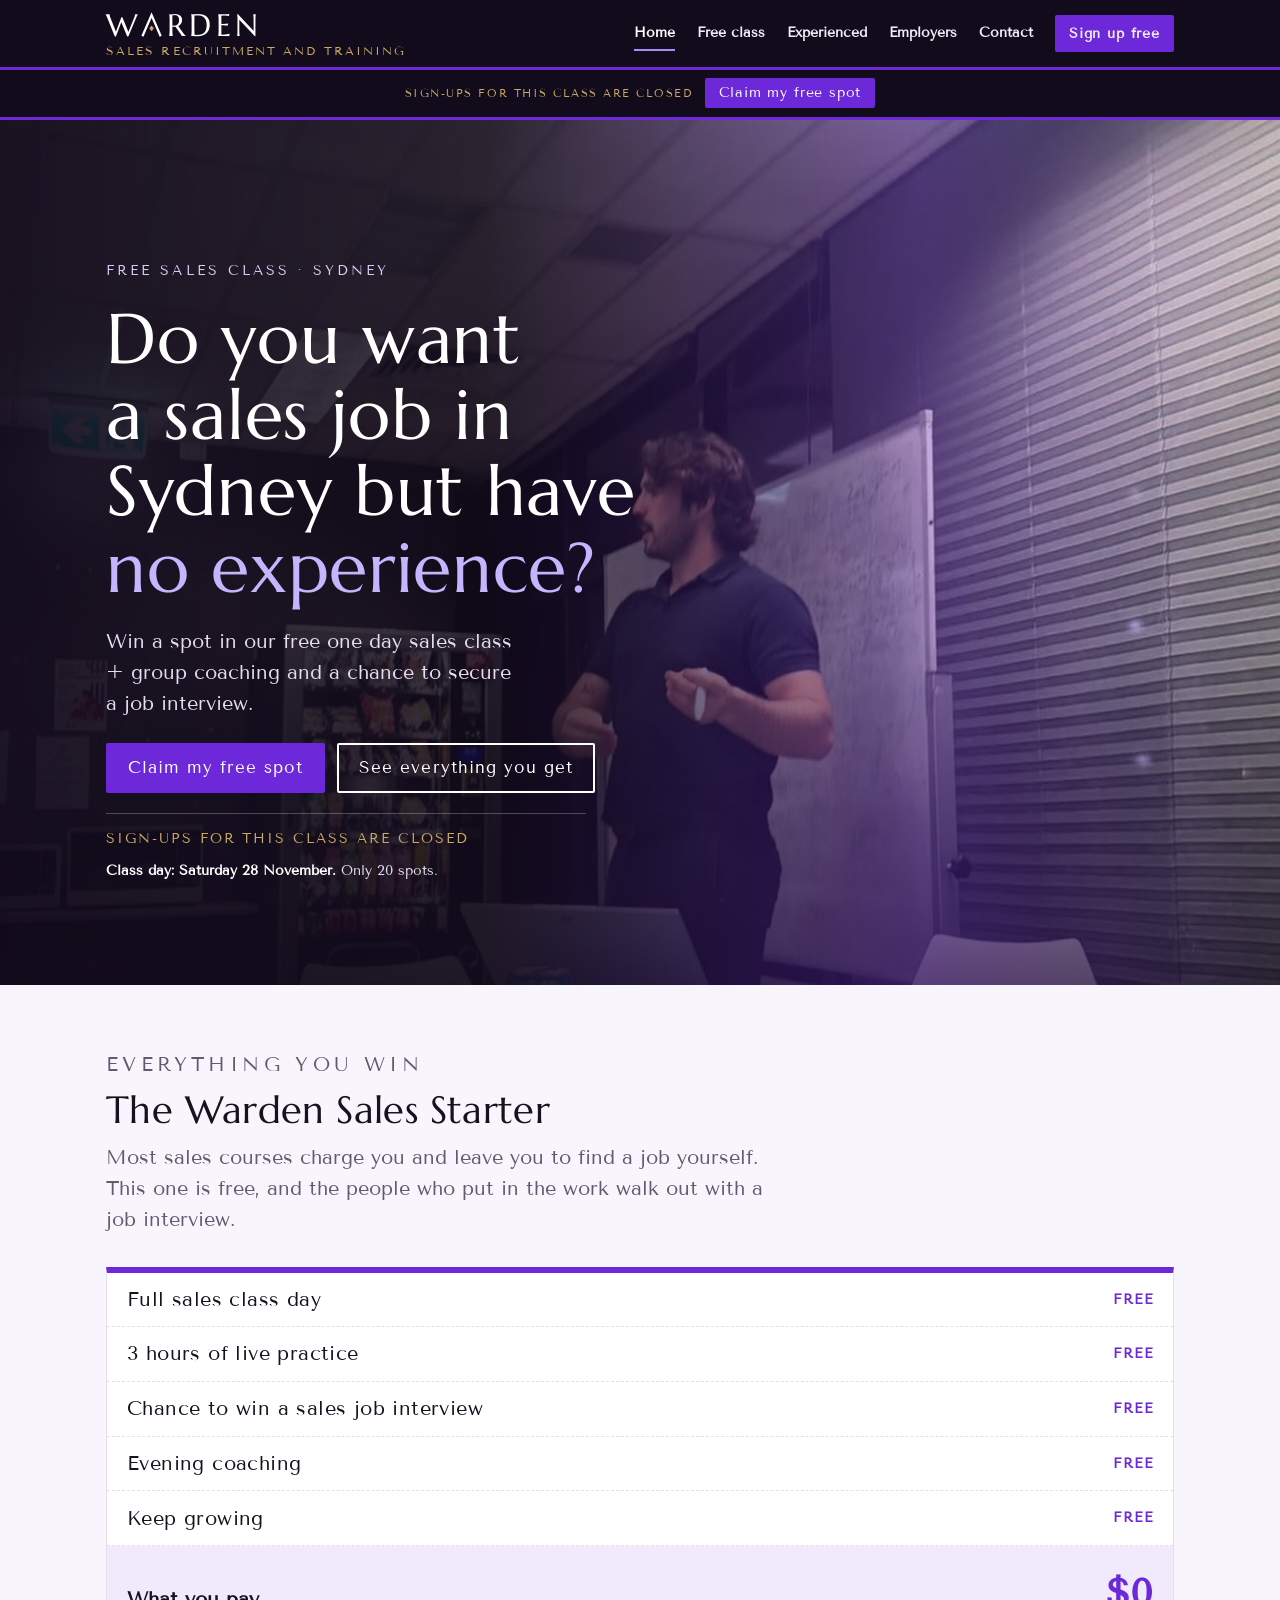
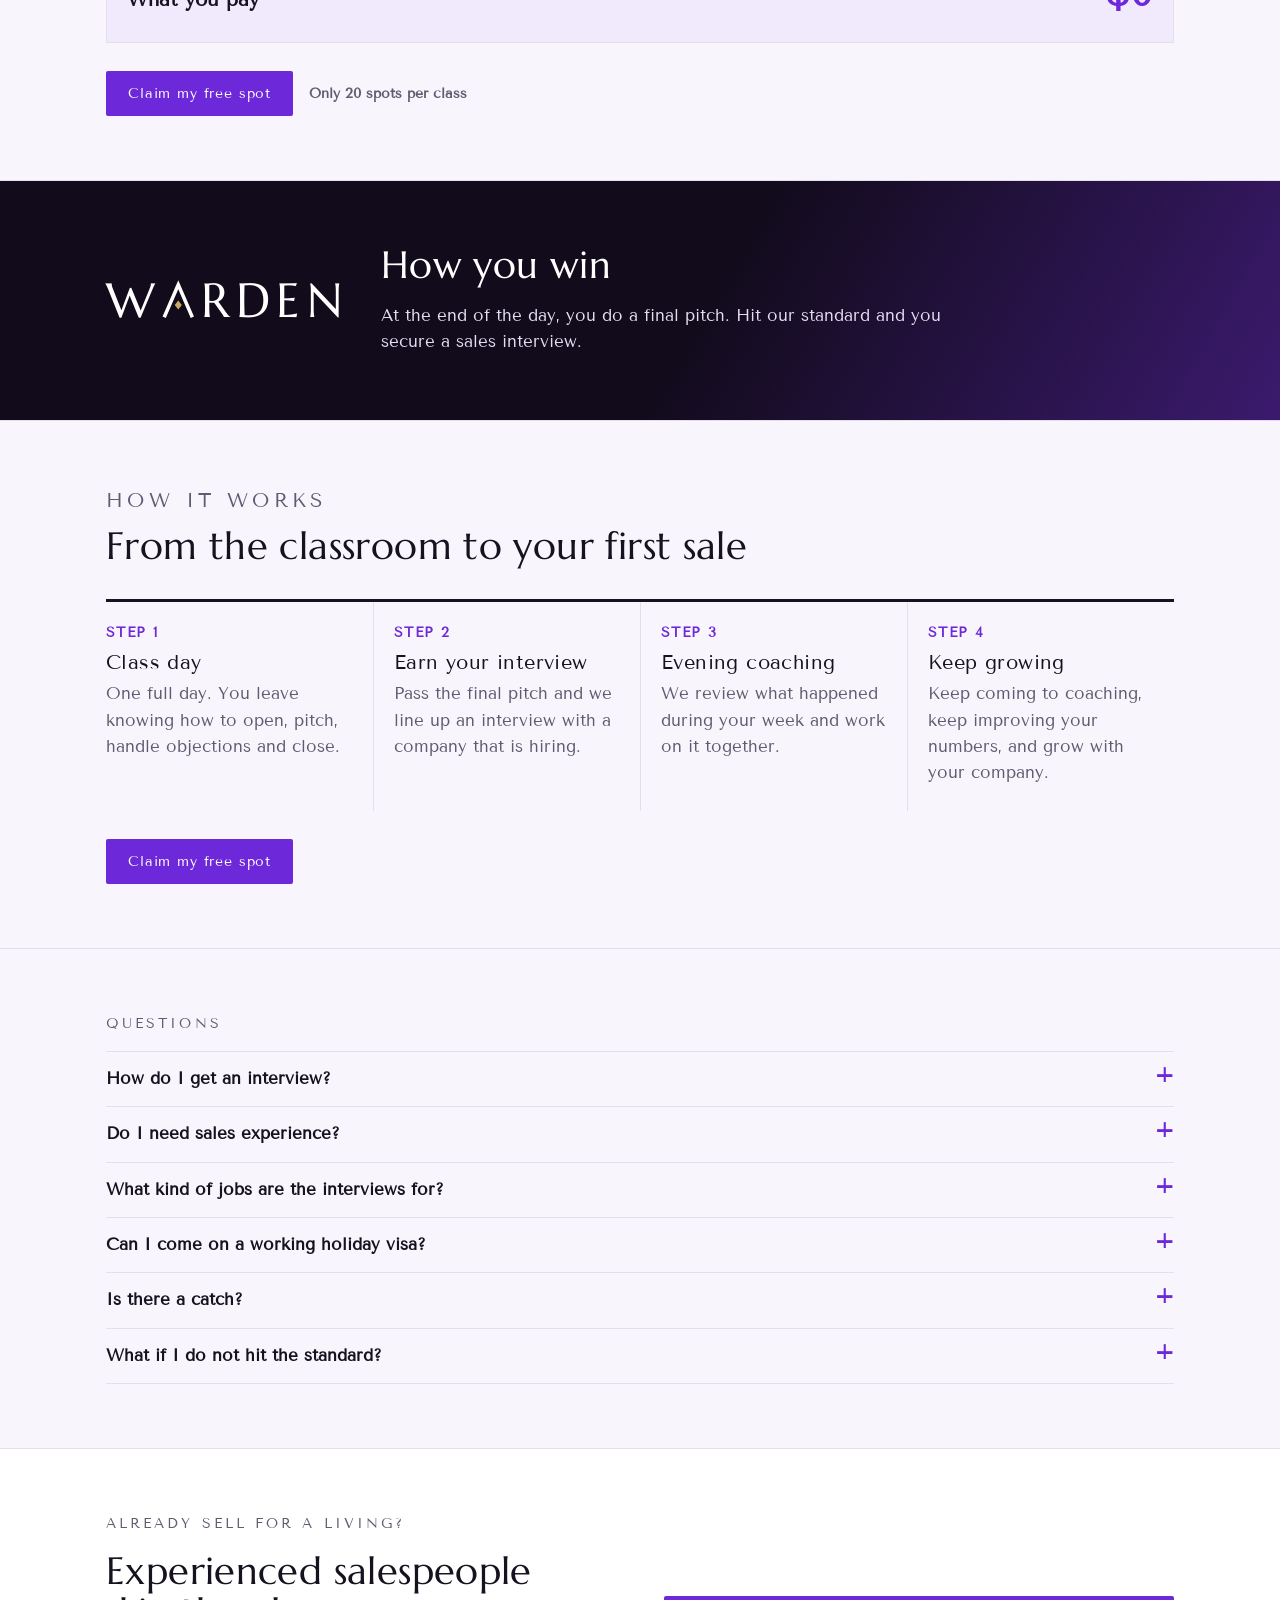
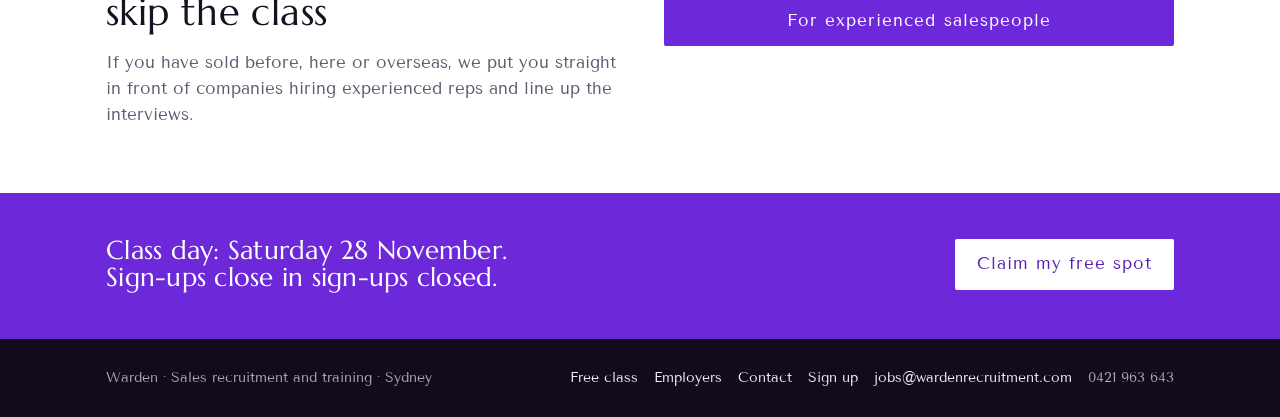
==== commit 8125cc18: "Add files via upload" ====
--- a/index.html
+++ b/index.html
@@ -142,7 +142,7 @@
 <footer class="site">
   <div class="wrap">
     <span>Warden · Sales recruitment and training · Sydney</span>
-    <span><a href="class.html">Free class</a><a href="employers.html">Employers</a><a href="contact.html">Contact</a><a href="signup.html">Sign up</a>0421 963 643</span>
+    <span><a href="class.html">Free class</a><a href="employers.html">Employers</a><a href="contact.html">Contact</a><a href="signup.html">Sign up</a><a href="mailto:jobs@wardenrecruitment.com">jobs@wardenrecruitment.com</a>0421 963 643</span>
   </div>
 </footer>
 <script src="countdown.js" defer></script>
--- a/styles.css
+++ b/styles.css
@@ -451,3 +451,8 @@
   .steps-big p{font-size:.95rem}
   .steps-big .n{font-size:3rem}
 }
+
+/* Email links */
+.contact-block .big a,.phone a{overflow-wrap:anywhere}
+.phone a{font-size:var(--s0)}
+footer.site a{white-space:nowrap;display:inline-block}
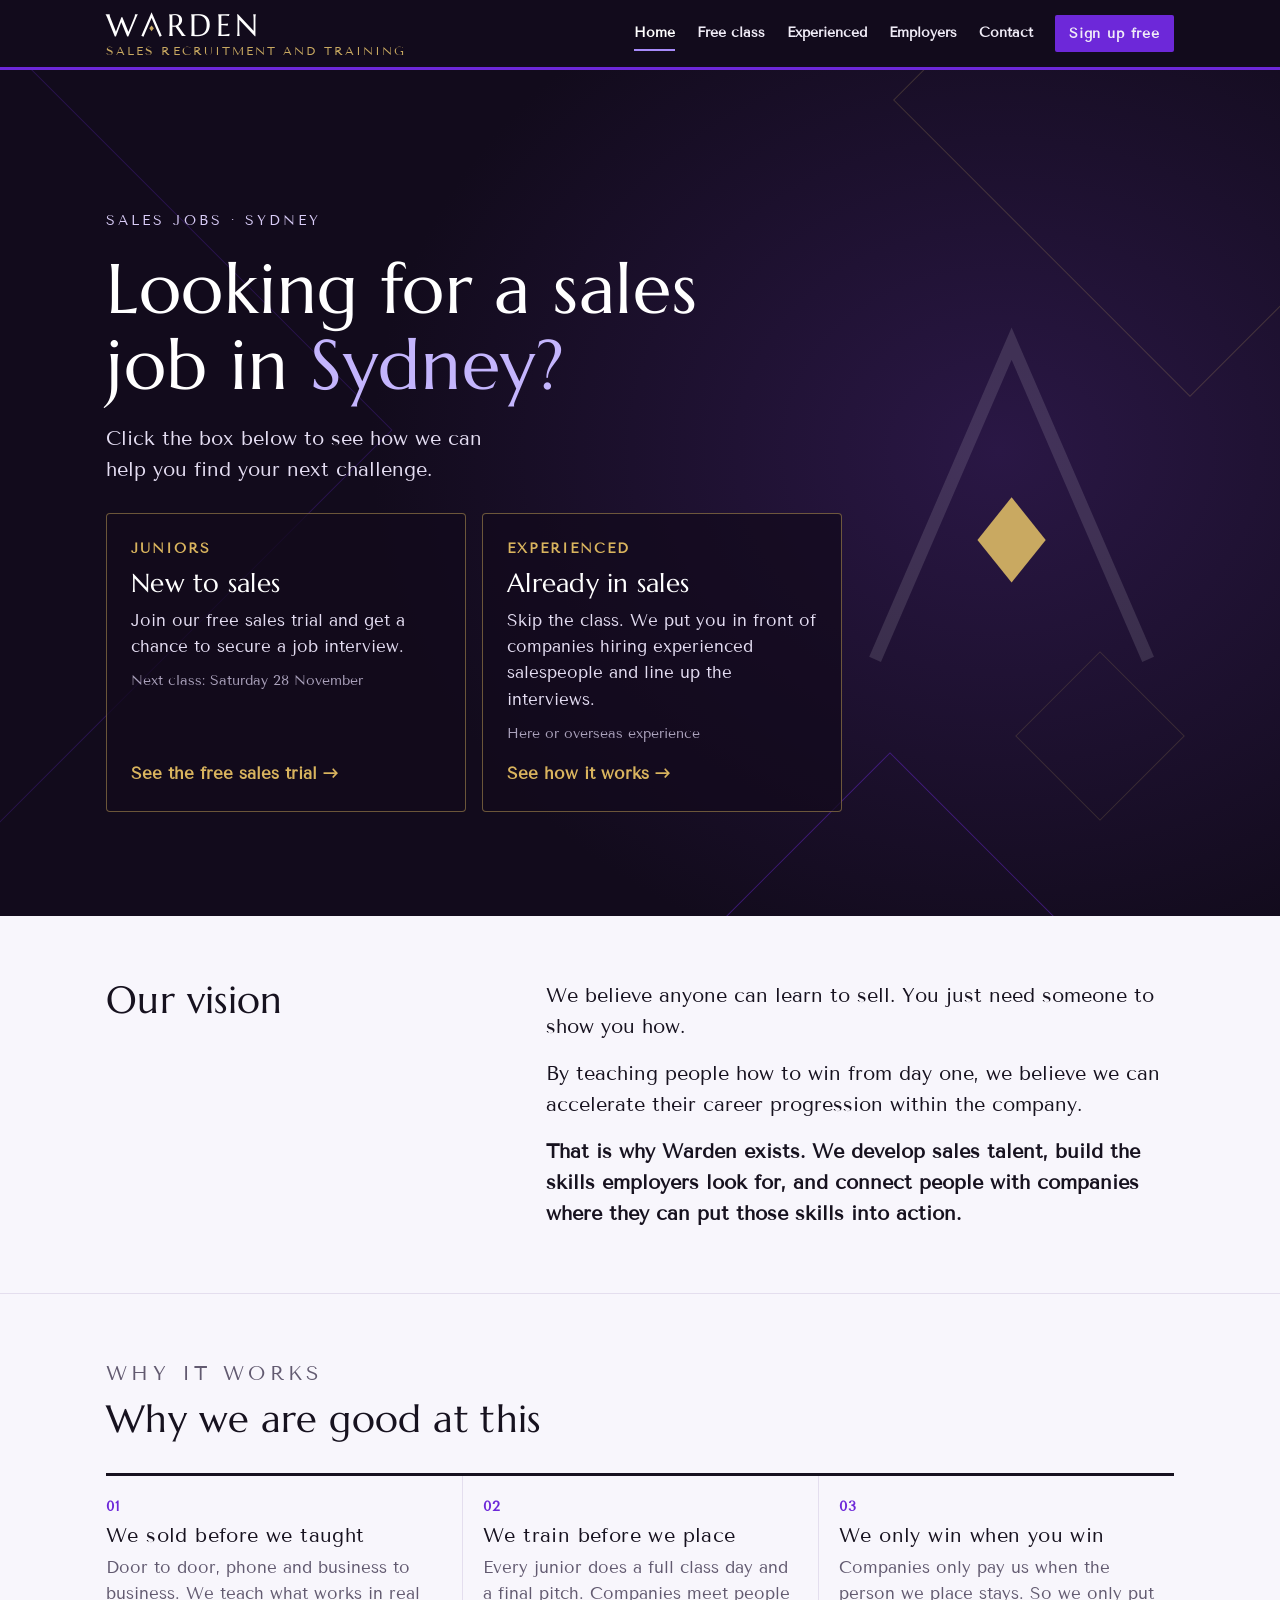
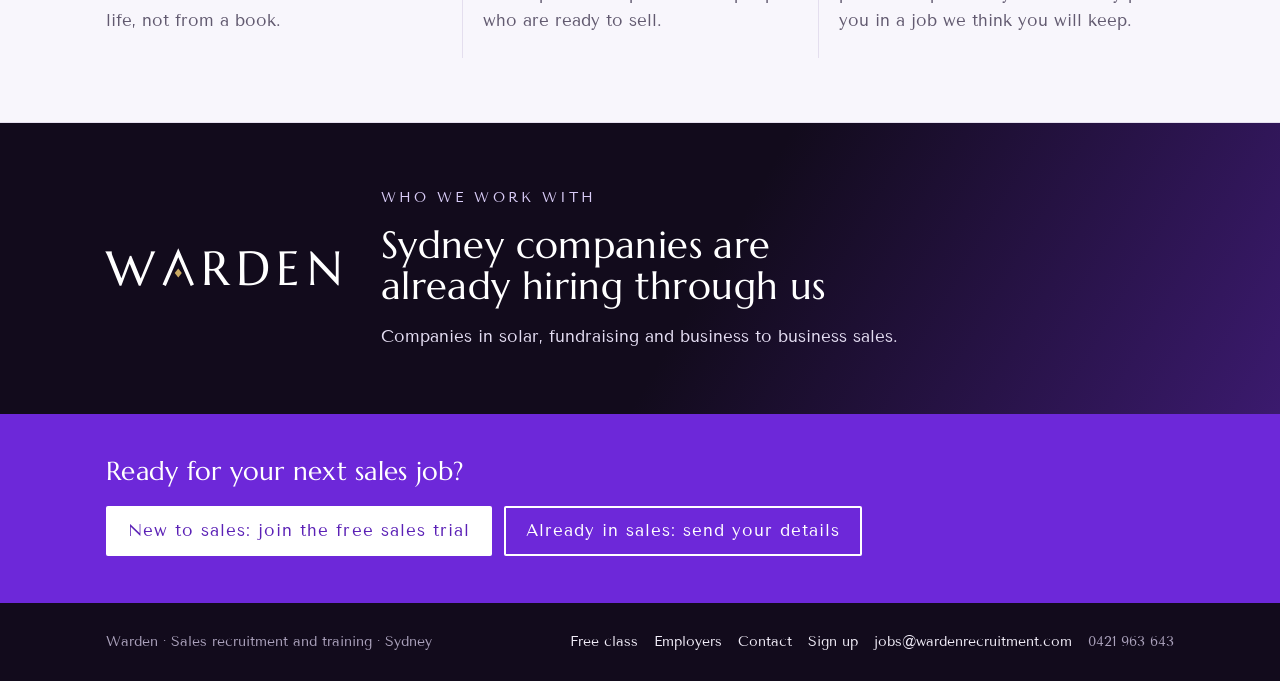
==== commit 78840faa: "Add files via upload" ====
--- a/index.html
+++ b/index.html
@@ -4,7 +4,7 @@
 <meta charset="utf-8">
 <meta name="viewport" content="width=device-width,initial-scale=1,viewport-fit=cover">
 <title>Warden Sales Careers</title>
-<meta name="description" content="Free one-day sales class in Sydney. Hit the standard and secure a sales job interview.">
+<meta name="description" content="Looking for a sales job in Sydney? New to sales: win a spot in our free sales class. Experienced: we line up your interviews.">
 <meta name="claude:viewport-fit-sides" content="cover">
 <link rel="preconnect" href="https://fonts.googleapis.com">
 <link rel="preconnect" href="https://fonts.gstatic.com" crossorigin>
@@ -21,60 +21,61 @@
     <details class="m-menu"><summary>Menu</summary><nav class="m-menu-list" aria-label="Pages"><a href="index.html" aria-current="page">Home</a><a href="class.html">Free class</a><a href="experienced.html">Experienced</a><a href="employers.html">Employers</a><a href="contact.html">Contact</a><a href="signup.html">Sign up</a></nav></details>
   </div>
 </header>
-<div class="cd-bar countdown" data-deadline="2026-11-25T23:59:00+11:00" role="region" aria-label="Sign-up countdown">
-  <div class="wrap">
-    <p class="cd-label">Sign-ups close in</p>
-    <div class="cd-units" hidden>
-      <span><b data-u="d">0</b><small>days</small></span>
-      <span><b data-u="h">00</b><small>hrs</small></span>
-      <span><b data-u="m">00</b><small>min</small></span>
-      <span><b data-u="s">00</b><small>sec</small></span>
-    </div>
-    <a class="btn" href="signup.html">Claim my free spot</a>
-  </div>
-</div>
 <main>
   <section class="hero">
-    <img class="bg" src="jasper-hero.jpg" alt="Jasper teaching a sales class at a whiteboard" width="1600" height="907">
+    <div class="hero-art" aria-hidden="true">
+      <span class="dmd d1"></span><span class="dmd d2"></span><span class="dmd d3"></span><span class="dmd d4"></span>
+      <svg class="big-a" viewBox="0 0 72 78"><polyline points="4,78 36,4 68,78" fill="none" stroke="currentColor" stroke-width="3"/><path d="M36 40 L44 50 L36 60 L28 50 Z" fill="#C9A961"/></svg>
+    </div>
     <div class="wrap">
       <div class="copy">
-        <p class="eyebrow">Free sales class · Sydney</p>
-        <h1>Do you want a sales job in Sydney but have <em>no experience?</em></h1>
-        <p class="lede">Win a spot in our free one day sales class + group coaching and a chance to secure a job interview.</p>
-        <div class="ctas">
-          <a class="btn" href="signup.html">Claim my free spot</a>
-          <a class="btn line" href="#stack">See everything you get</a>
-        </div>
-        <div class="countdown" data-deadline="2026-11-25T23:59:00+11:00">
-          <p class="cd-label">Sign-ups close Wednesday 25 November</p>
-          <div class="cd-units" hidden>
-            <span><b data-u="d">0</b><small>days</small></span>
-            <span><b data-u="h">00</b><small>hrs</small></span>
-            <span><b data-u="m">00</b><small>min</small></span>
-            <span><b data-u="s">00</b><small>sec</small></span>
-          </div>
-          <p class="cd-note"><b>Class day: Saturday 28 November.</b> Only 20 spots.</p>
+        <p class="eyebrow">Sales jobs · Sydney</p>
+        <h1>Looking for a sales job in <em>Sydney?</em></h1>
+        <p class="lede">Click the box below to see how we can help you find your next challenge.</p>
+        <div class="paths">
+          <a class="path" href="class.html">
+            <span class="path-tag">Juniors</span>
+            <h2>New to sales</h2>
+            <p>Join our free sales trial and get a chance to secure a job interview.</p>
+            <span class="path-note">Next class: Saturday 28 November</span>
+            <span class="path-go">See the free sales trial &rarr;</span>
+          </a>
+          <a class="path" href="experienced.html">
+            <span class="path-tag">Experienced</span>
+            <h2>Already in sales</h2>
+            <p>Skip the class. We put you in front of companies hiring experienced salespeople and line up the interviews.</p>
+            <span class="path-note">Here or overseas experience</span>
+            <span class="path-go">See how it works &rarr;</span>
+          </a>
         </div>
       </div>
     </div>
   </section>
 
-  <section class="band" id="stack">
+  <section class="band story-band">
+    <div class="wrap story">
+      <div class="sec-head">
+        <h2>Our vision</h2>
+      </div>
+      <div class="prose story-text">
+        <p>We believe anyone can learn to sell. You just need someone to show you how.</p>
+        <p>By teaching people how to win from day one, we believe we can accelerate their career progression within the company.</p>
+        <p class="story-punch">That is why Warden exists. We develop sales talent, build the skills employers look for, and connect people with companies where they can put those skills into action.</p>
+      </div>
+    </div>
+  </section>
+
+  <section class="band">
     <div class="wrap">
       <div class="sec-head">
-        <p class="eyebrow">Everything you win</p>
-        <h2>The Warden Sales Starter</h2>
-        <p>Most sales courses charge you and leave you to find a job yourself. This one is free, and the people who put in the work walk out with a job interview.</p>
+        <p class="eyebrow">Why it works</p>
+        <h2>Why we are good at this</h2>
       </div>
-      <div class="stack">
-        <div class="stack-row"><div><h3>Full sales class day</h3></div><span class="stack-val">Free</span></div>
-        <div class="stack-row"><div><h3>3 hours of live practice</h3></div><span class="stack-val">Free</span></div>
-        <div class="stack-row"><div><h3>Chance to win a sales job interview</h3></div><span class="stack-val">Free</span></div>
-        <div class="stack-row"><div><h3>Evening coaching</h3></div><span class="stack-val">Free</span></div>
-        <div class="stack-row"><div><h3>Keep growing</h3></div><span class="stack-val">Free</span></div>
-        <div class="stack-total"><span>What you pay</span><b>$0</b></div>
+      <div class="steps steps-3">
+        <div class="step"><span class="n">01</span><h3>We sold before we taught</h3><p>Door to door, phone and business to business. We teach what works in real life, not from a book.</p></div>
+        <div class="step"><span class="n">02</span><h3>We train before we place</h3><p>Every junior does a full class day and a final pitch. Companies meet people who are ready to sell.</p></div>
+        <div class="step"><span class="n">03</span><h3>We only win when you win</h3><p>Companies only pay us when the person we place stays. So we only put you in a job we think you will keep.</p></div>
       </div>
-      <div class="cta-inline"><a class="btn" href="signup.html">Claim my free spot</a><span>Only 20 spots per class</span></div>
     </div>
   </section>
 
@@ -82,62 +83,22 @@
     <div class="wrap promise">
       <div class="seal seal-word" aria-hidden="true">W<svg viewBox="0 0 72 78"><polyline points="4,78 36,4 68,78" fill="none" stroke="currentColor" stroke-width="8"/><path d="M36 40 L44 50 L36 60 L28 50 Z" fill="#C9A961"/></svg>RDEN</div>
       <div class="prose">
-        <h2>How you win</h2>
-        <p>At the end of the day, you do a final pitch. Hit our standard and you secure a sales interview.</p>
+        <p class="eyebrow">Who we work with</p>
+        <h2>Sydney companies are already hiring through us</h2>
+        <p>Companies in solar, fundraising and business to business sales.</p>
       </div>
     </div>
   </section>
 
-  <section class="band">
+  <section class="cta-strip">
     <div class="wrap">
-      <div class="sec-head">
-        <p class="eyebrow">How it works</p>
-        <h2>From the classroom to your first sale</h2>
-      </div>
-      <div class="steps">
-        <div class="step"><span class="n">Step 1</span><h3>Class day</h3><p>One full day. You leave knowing how to open, pitch, handle objections and close.</p></div>
-        <div class="step"><span class="n">Step 2</span><h3>Earn your interview</h3><p>Pass the final pitch and we line up an interview with a company that is hiring.</p></div>
-        <div class="step"><span class="n">Step 3</span><h3>Evening coaching</h3><p>We review what happened during your week and work on it together.</p></div>
-        <div class="step"><span class="n">Step 4</span><h3>Keep growing</h3><p>Keep coming to coaching, keep improving your numbers, and grow with your company.</p></div>
-      </div>
-      <div class="cta-inline"><a class="btn" href="signup.html">Claim my free spot</a></div>
-    </div>
-  </section>
-
-  <section class="band">
-    <div class="wrap">
-      <div class="prose">
-        <p class="eyebrow">Questions</p>
-        <div class="faq">
-          <details><summary>How do I get an interview?</summary><p>At the end of the day, you do a final pitch. If you hit our standard, we set up a sales interview for you.</p></details>
-          <details><summary>Do I need sales experience?</summary><p>No. The class is built for people who have never sold. If you have sold before, see the <a href="experienced.html">experienced page</a>.</p></details>
-          <details><summary>What kind of jobs are the interviews for?</summary><p>Junior sales roles with Sydney companies that are hiring, such as energy, solar and other B2C or B2B sales.</p></details>
-          <details><summary>Can I come on a working holiday visa?</summary><p>Yes, as long as you have full working rights in Australia.</p></details>
-          <details><summary>Is there a catch?</summary><p>You give us one full day and you put real effort into the drills. That is it.</p></details>
-          <details><summary>What if I do not hit the standard?</summary><p>We tell you straight why, what to work on, and whether a spot in the next class makes sense for you.</p></details>
-        </div>
+      <h2>Ready for your next sales job?</h2>
+      <div class="ctas-2">
+        <a class="btn gold" href="class.html">New to sales: join the free sales trial</a>
+        <a class="btn line" href="signup.html#experienced">Already in sales: send your details</a>
       </div>
     </div>
   </section>
-
-  <section class="band senior-band">
-    <div class="wrap split">
-      <div class="prose">
-        <p class="eyebrow">Already sell for a living?</p>
-        <h2>Experienced salespeople skip the class</h2>
-        <p>If you have sold before, here or overseas, we put you straight in front of companies hiring experienced reps and line up the interviews.</p>
-      </div>
-      <div class="prose" style="align-self:center">
-        <a class="btn" href="experienced.html">For experienced salespeople</a>
-      </div>
-    </div>
-  </section>
-  <section class="cta-strip">
-  <div class="wrap">
-    <h2>Class day: Saturday 28 November. Sign-ups close in <span class="cd-inline" data-deadline="2026-11-25T23:59:00+11:00">a few weeks</span>.</h2>
-    <a class="btn gold" href="signup.html">Claim my free spot</a>
-  </div>
-</section>
 </main>
 <footer class="site">
   <div class="wrap">
@@ -145,6 +106,5 @@
     <span><a href="class.html">Free class</a><a href="employers.html">Employers</a><a href="contact.html">Contact</a><a href="signup.html">Sign up</a><a href="mailto:jobs@wardenrecruitment.com">jobs@wardenrecruitment.com</a>0421 963 643</span>
   </div>
 </footer>
-<script src="countdown.js" defer></script>
 </body>
 </html>
--- a/styles.css
+++ b/styles.css
@@ -456,3 +456,52 @@
 .contact-block .big a,.phone a{overflow-wrap:anywhere}
 .phone a{font-size:var(--s0)}
 footer.site a{white-space:nowrap;display:inline-block}
+
+/* Landing page: two path boxes (juniors / experienced) */
+.hero .copy:has(.paths){max-width:46rem}
+.paths{display:grid;grid-template-columns:1fr 1fr;gap:16px;margin-top:8px}
+.path{display:flex;flex-direction:column;gap:10px;padding:24px;background:rgba(18,11,28,.72);border:1px solid rgba(217,180,94,.45);border-radius:4px;color:#FFFFFF;text-decoration:none;transition:border-color .15s,background .15s,transform .15s}
+.path:hover,.path:focus-visible{border-color:#D9B45E;background:rgba(42,23,69,.85);transform:translateY(-2px)}
+.path-tag{font-size:var(--s-1);font-weight:700;letter-spacing:.14em;text-transform:uppercase;color:#D9B45E}
+.path h2{font-size:var(--s2);margin:0;color:#FFFFFF}
+.path p{margin:0;color:#E4DDF2}
+.path-note{font-size:var(--s-1);color:#ABA2BC}
+.path-go{margin-top:auto;padding-top:6px;font-weight:700;color:#D9B45E}
+@media (max-width:640px){.paths{grid-template-columns:1fr}}
+
+/* Front page: story + three reasons */
+.story{display:grid;grid-template-columns:minmax(0,1fr) minmax(0,1.6fr);gap:48px;align-items:start}
+.story .sec-head{margin-bottom:0}
+.story-text p{font-size:var(--s1);color:var(--ink)}
+.story-text .story-punch{font-weight:700}
+.story-text .story-sign{font-size:var(--s0);color:var(--gold-text);font-style:italic}
+@media (max-width:860px){.story{grid-template-columns:1fr;gap:20px}}
+.steps.steps-3{grid-template-columns:repeat(3,1fr)}
+@media (max-width:860px){.steps.steps-3{grid-template-columns:1fr}.steps.steps-3 .step,.steps.steps-3 .step + .step{padding-left:0;border-left:0;border-top:1px solid var(--line)}.steps.steps-3 .step:first-child{border-top:0}}
+.ctas-2{display:flex;flex-wrap:wrap;gap:12px}
+.cta-strip .btn.line{color:#FFFFFF}
+
+/* Front page hero: brand graphic instead of a photo */
+.hero:has(.hero-art){background:radial-gradient(ellipse 70% 90% at 78% 45%,#2A1745 0%,#120B1C 70%)}
+.hero:has(.hero-art)::after{display:none}
+.hero-art{position:absolute;inset:0;overflow:hidden;pointer-events:none}
+.hero-art .dmd{position:absolute;border:1.5px solid rgba(201,169,97,.22);transform:rotate(45deg)}
+.hero-art .d1{width:420px;height:420px;right:-120px;top:-180px}
+.hero-art .d2{width:260px;height:260px;right:260px;bottom:-150px;border-color:rgba(109,40,217,.45)}
+.hero-art .d3{width:120px;height:120px;right:120px;bottom:120px;border-color:rgba(201,169,97,.18)}
+.hero-art .d4{width:640px;height:640px;left:-380px;top:40px;border-color:rgba(109,40,217,.25)}
+.hero-art .big-a{position:absolute;right:9%;top:50%;transform:translateY(-50%);width:clamp(180px,24vw,340px);height:auto;color:rgba(255,255,255,.12);overflow:visible}
+@media (max-width:1100px){.hero-art .big-a{opacity:.5}}
+@media (max-width:760px){.hero-art .big-a{display:none}.hero:has(.hero-art) .wrap{padding-top:96px}}
+
+/* Free class page head with Jasper's photo */
+.photo-head{position:relative;overflow:hidden}
+.photo-head .wrap{position:relative;z-index:1;padding-block:clamp(64px,9vw,120px) clamp(56px,7vw,96px)}
+.photo-head .ph-img{position:absolute;top:0;right:0;height:100%;width:52%;object-fit:cover;object-position:40% 42%}
+.photo-head::after{content:"";position:absolute;inset:0;background:linear-gradient(90deg,#120B1C 0%,#120B1C 46%,rgba(18,11,28,.55) 58%,rgba(18,11,28,.1) 80%,rgba(18,11,28,.05) 100%)}
+.photo-head h1,.photo-head p{max-width:34rem}
+@media (max-width:760px){
+  .photo-head .ph-img{width:100%;height:300px;object-position:40% 42%}
+  .photo-head::after{background:linear-gradient(180deg,rgba(18,11,28,.1) 0,rgba(18,11,28,.25) 160px,#120B1C 300px)}
+  .photo-head .wrap{padding-top:270px}
+}
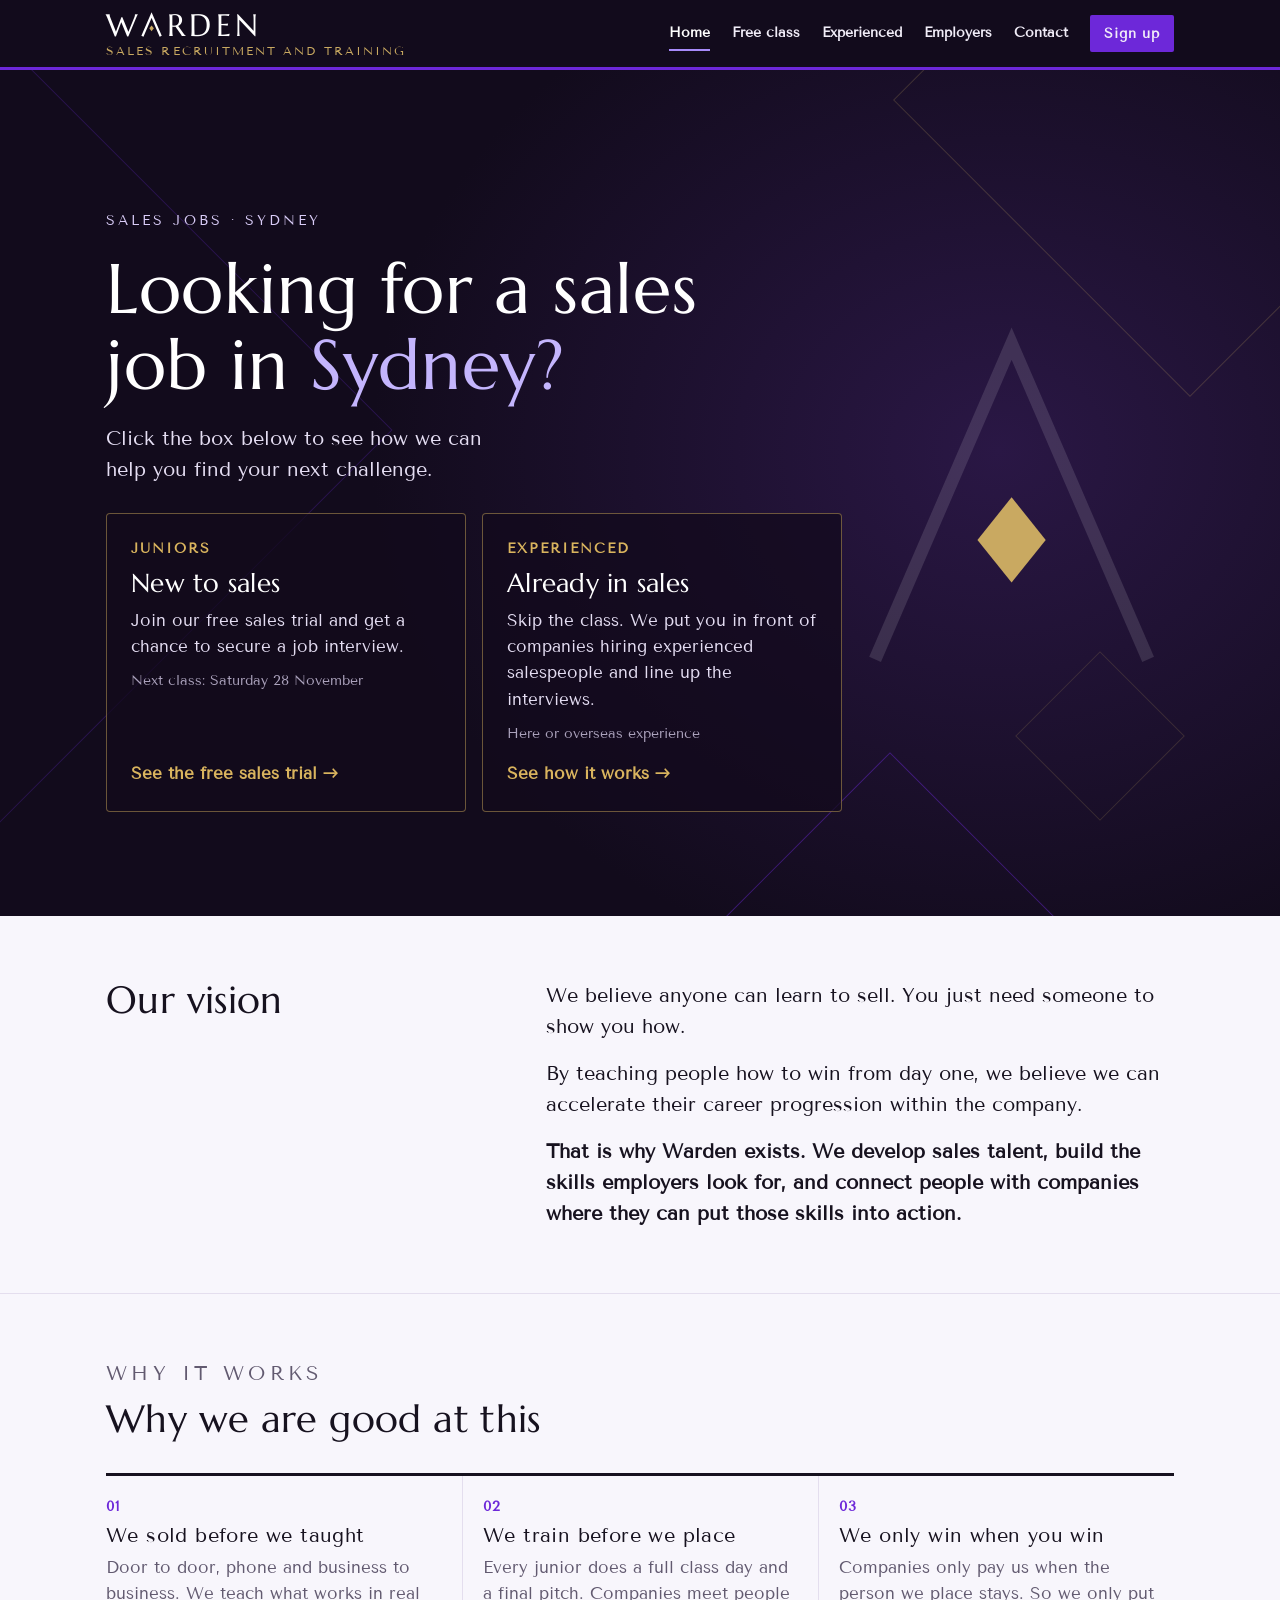
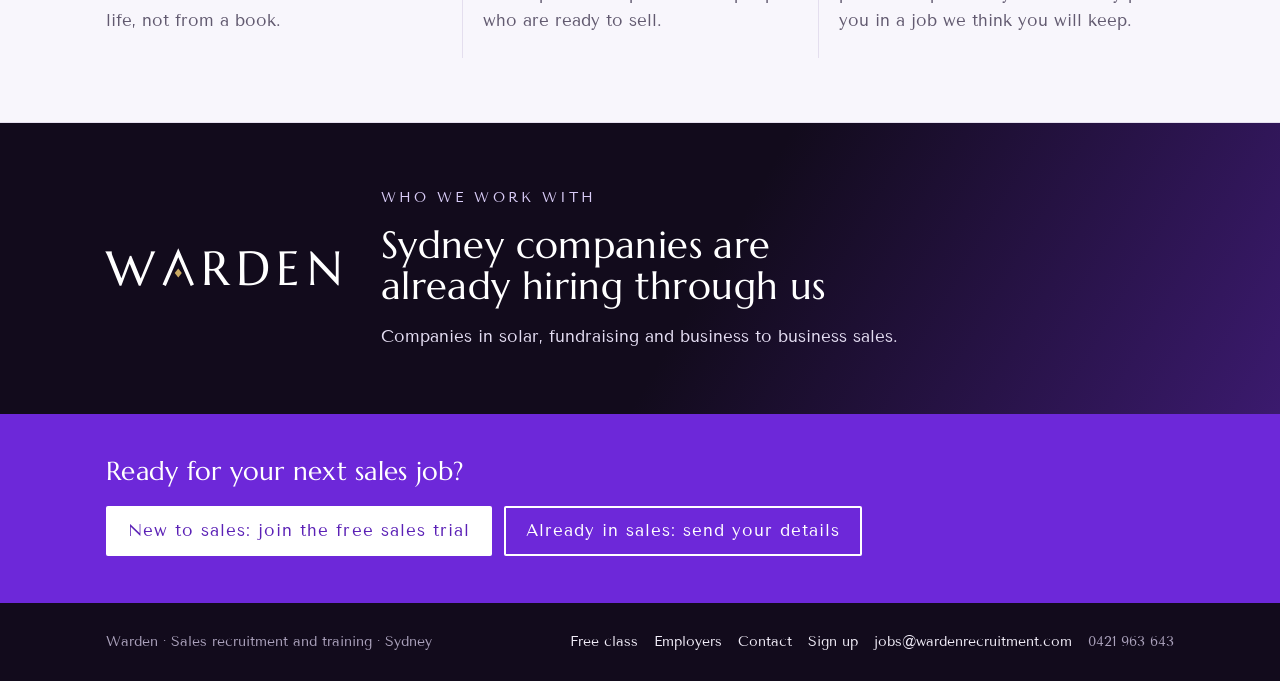
==== commit ef9f512c: "Update navigation links in index.html" ====
--- a/index.html
+++ b/index.html
@@ -17,7 +17,7 @@
 <header class="topbar">
   <div class="wrap">
     <a class="brand" href="index.html" aria-label="Warden home"><span class="word"><span class="name">W<svg class="a" viewBox="0 0 72 78" aria-hidden="true"><polyline points="4,78 36,4 68,78" fill="none" stroke="currentColor" stroke-width="8"/><path d="M36 40 L44 50 L36 60 L28 50 Z" fill="#C9A961"/></svg>RDEN</span><span class="tag">Sales recruitment and training</span></span></a>
-    <nav class="nav" aria-label="Main"><a class="link" href="index.html" aria-current="page">Home</a><a class="link" href="class.html">Free class</a><a class="link" href="experienced.html">Experienced</a><a class="link" href="employers.html">Employers</a><a class="link" href="contact.html">Contact</a><a class="btn small" href="signup.html">Sign up free</a></nav>
+    <nav class="nav" aria-label="Main"><a class="link" href="index.html" aria-current="page">Home</a><a class="link" href="class.html">Free class</a><a class="link" href="experienced.html">Experienced</a><a class="link" href="employers.html">Employers</a><a class="link" href="contact.html">Contact</a><a class="btn small" href="signup.html">Sign up</a></nav>
     <details class="m-menu"><summary>Menu</summary><nav class="m-menu-list" aria-label="Pages"><a href="index.html" aria-current="page">Home</a><a href="class.html">Free class</a><a href="experienced.html">Experienced</a><a href="employers.html">Employers</a><a href="contact.html">Contact</a><a href="signup.html">Sign up</a></nav></details>
   </div>
 </header>
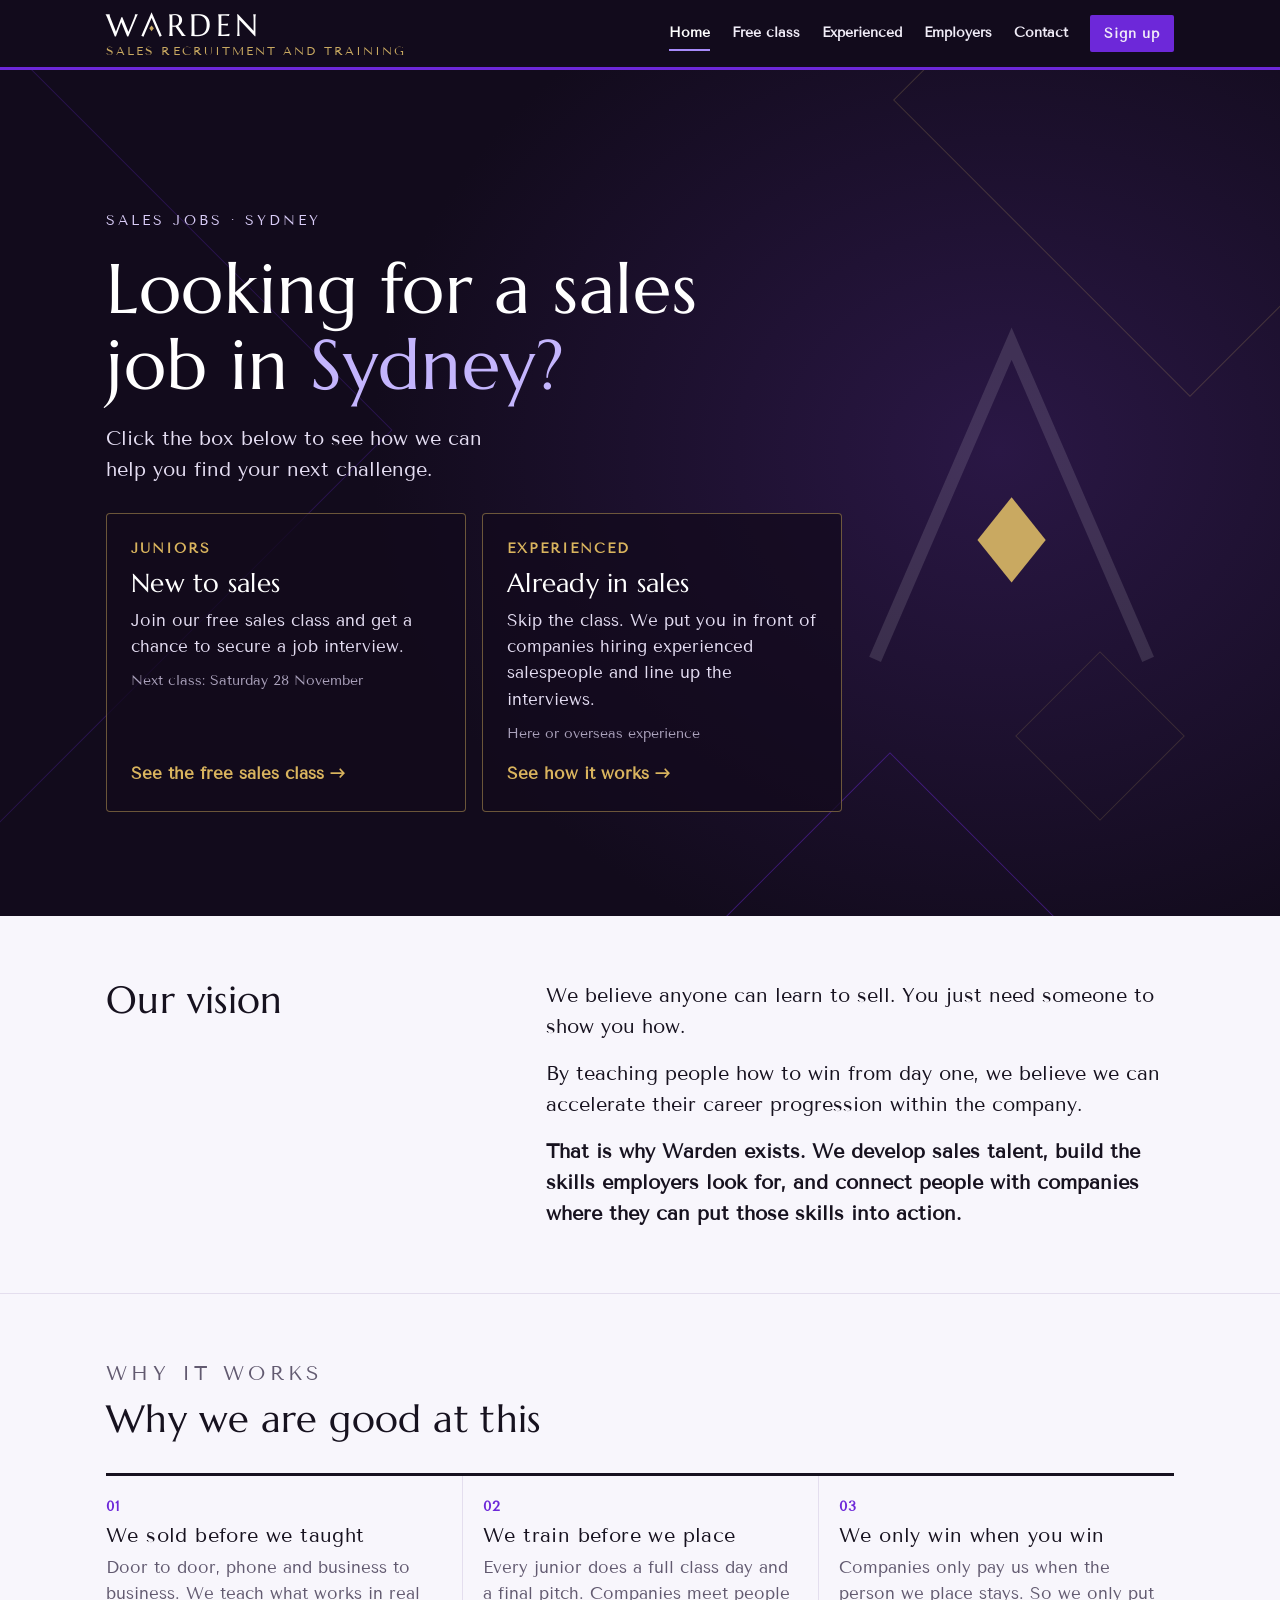
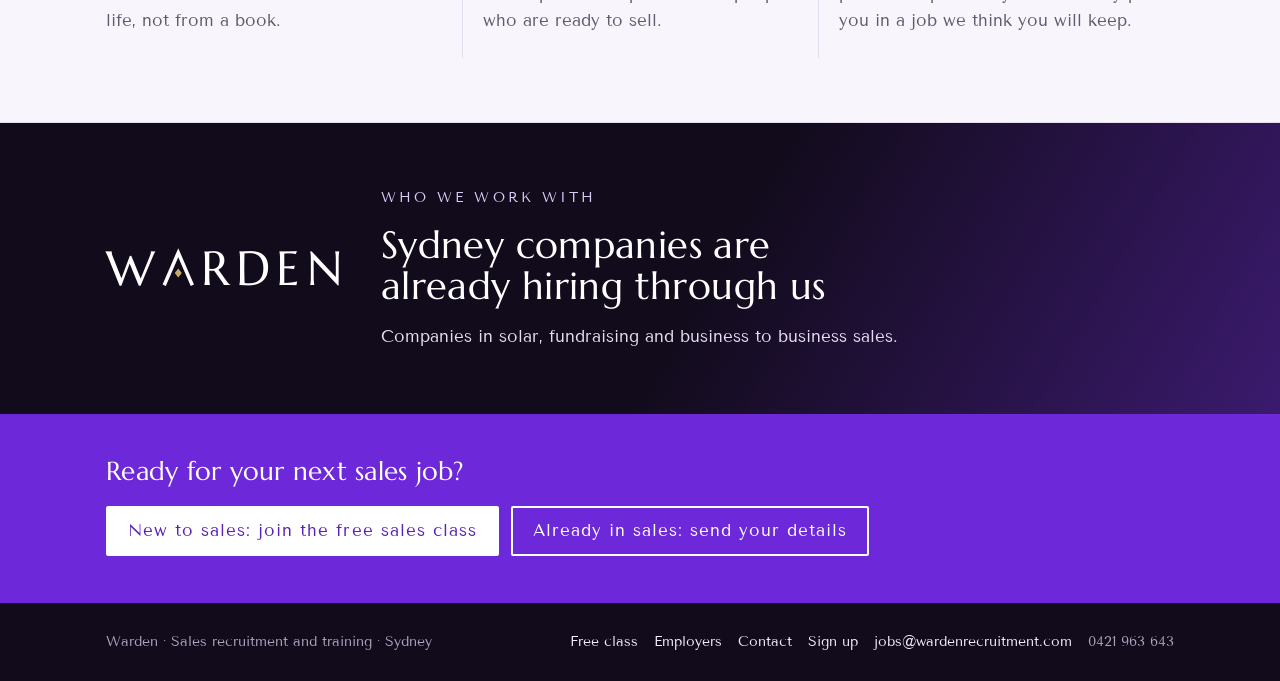
==== commit 280aed1d: "Update sales trial references to sales class" ====
--- a/index.html
+++ b/index.html
@@ -36,9 +36,9 @@
           <a class="path" href="class.html">
             <span class="path-tag">Juniors</span>
             <h2>New to sales</h2>
-            <p>Join our free sales trial and get a chance to secure a job interview.</p>
+            <p>Join our free sales class and get a chance to secure a job interview.</p>
             <span class="path-note">Next class: Saturday 28 November</span>
-            <span class="path-go">See the free sales trial &rarr;</span>
+            <span class="path-go">See the free sales class &rarr;</span>
           </a>
           <a class="path" href="experienced.html">
             <span class="path-tag">Experienced</span>
@@ -94,7 +94,7 @@
     <div class="wrap">
       <h2>Ready for your next sales job?</h2>
       <div class="ctas-2">
-        <a class="btn gold" href="class.html">New to sales: join the free sales trial</a>
+        <a class="btn gold" href="class.html">New to sales: join the free sales class</a>
         <a class="btn line" href="signup.html#experienced">Already in sales: send your details</a>
       </div>
     </div>
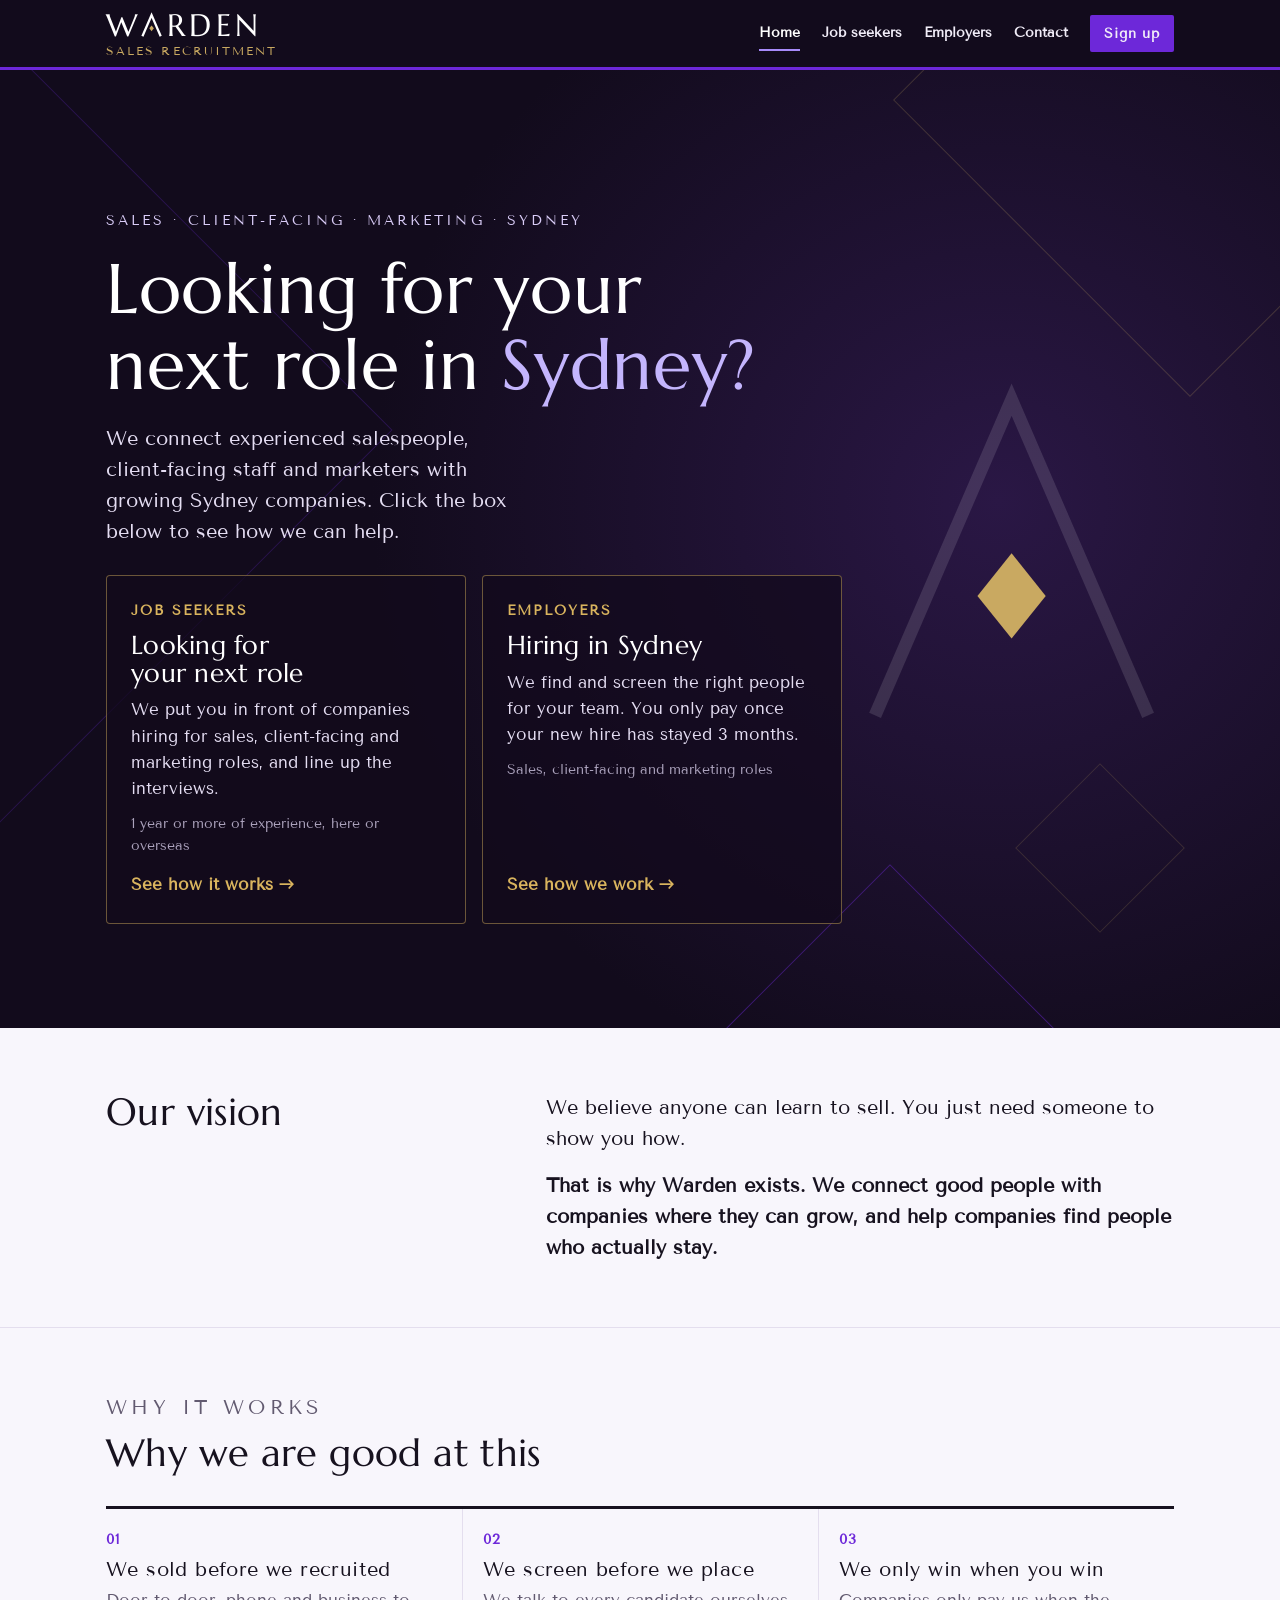
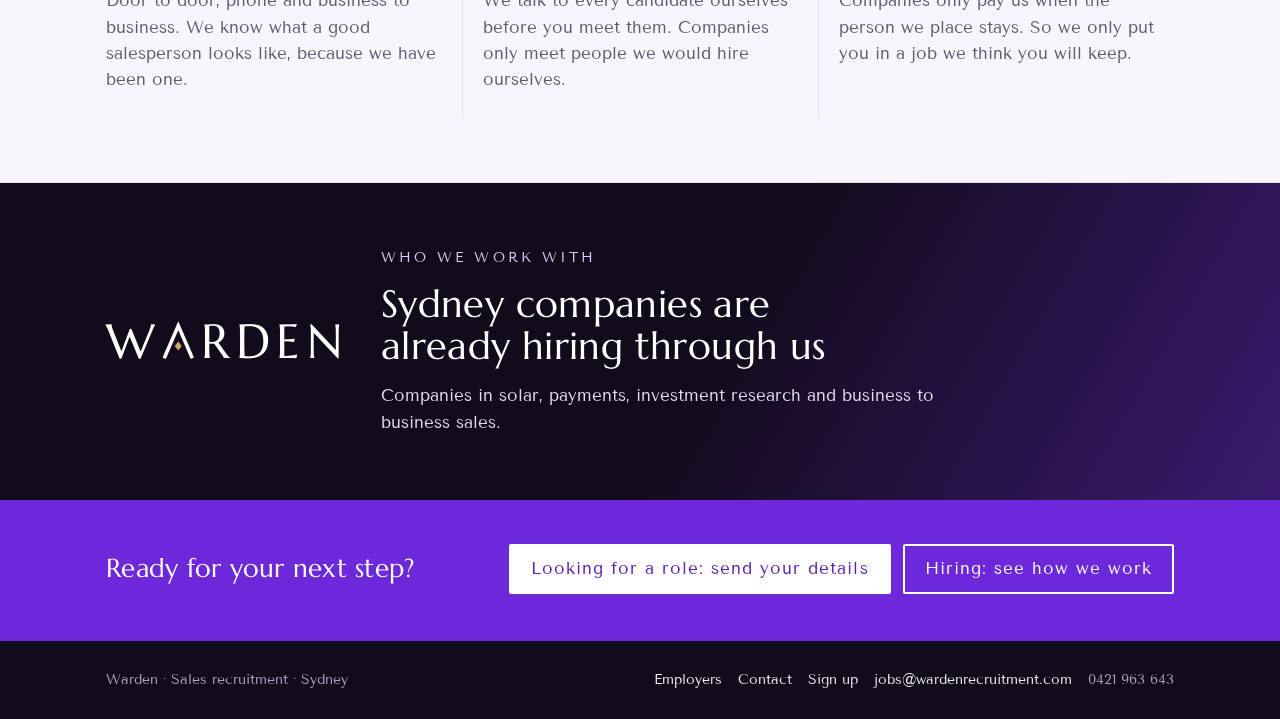
==== commit a4ebf91f: "Add files via upload" ====
--- a/index.html
+++ b/index.html
@@ -3,8 +3,9 @@
 <head>
 <meta charset="utf-8">
 <meta name="viewport" content="width=device-width,initial-scale=1,viewport-fit=cover">
-<title>Warden Sales Careers</title>
-<meta name="description" content="Looking for a sales job in Sydney? New to sales: win a spot in our free sales class. Experienced: we line up your interviews.">
+<title>Warden Recruitment | Sales, Client-Facing and Marketing Recruitment in Sydney</title>
+<meta property="og:site_name" content="Warden Recruitment">
+<meta name="description" content="Warden Recruitment finds salespeople, client-facing staff and marketers for growing Sydney companies. You only pay once your new hire has stayed 3 months.">
 <meta name="claude:viewport-fit-sides" content="cover">
 <link rel="preconnect" href="https://fonts.googleapis.com">
 <link rel="preconnect" href="https://fonts.gstatic.com" crossorigin>
@@ -12,13 +13,14 @@
 <link rel="stylesheet" href="https://fonts.googleapis.com/css2?family=Marcellus&family=Tenor+Sans&display=swap">
 <link rel="icon" type="image/svg+xml" href="favicon.svg">
 <link rel="stylesheet" href="styles.css">
+<script type="application/ld+json">{"@context":"https://schema.org","@type":"WebSite","name":"Warden Recruitment","alternateName":"Warden","url":"https://wardenrecruitment.com/"}</script>
 </head>
 <body>
 <header class="topbar">
   <div class="wrap">
-    <a class="brand" href="index.html" aria-label="Warden home"><span class="word"><span class="name">W<svg class="a" viewBox="0 0 72 78" aria-hidden="true"><polyline points="4,78 36,4 68,78" fill="none" stroke="currentColor" stroke-width="8"/><path d="M36 40 L44 50 L36 60 L28 50 Z" fill="#C9A961"/></svg>RDEN</span><span class="tag">Sales recruitment and training</span></span></a>
-    <nav class="nav" aria-label="Main"><a class="link" href="index.html" aria-current="page">Home</a><a class="link" href="class.html">Free class</a><a class="link" href="experienced.html">Experienced</a><a class="link" href="employers.html">Employers</a><a class="link" href="contact.html">Contact</a><a class="btn small" href="signup.html">Sign up</a></nav>
-    <details class="m-menu"><summary>Menu</summary><nav class="m-menu-list" aria-label="Pages"><a href="index.html" aria-current="page">Home</a><a href="class.html">Free class</a><a href="experienced.html">Experienced</a><a href="employers.html">Employers</a><a href="contact.html">Contact</a><a href="signup.html">Sign up</a></nav></details>
+    <a class="brand" href="index.html" aria-label="Warden home"><span class="word"><span class="name">W<svg class="a" viewBox="0 0 72 78" aria-hidden="true"><polyline points="4,78 36,4 68,78" fill="none" stroke="currentColor" stroke-width="8"/><path d="M36 40 L44 50 L36 60 L28 50 Z" fill="#C9A961"/></svg>RDEN</span><span class="tag">Sales recruitment</span></span></a>
+    <nav class="nav" aria-label="Main"><a class="link" href="index.html" aria-current="page">Home</a><a class="link" href="experienced.html">Job seekers</a><a class="link" href="employers.html">Employers</a><a class="link" href="contact.html">Contact</a><a class="btn small" href="signup.html">Sign up</a></nav>
+    <details class="m-menu"><summary>Menu</summary><nav class="m-menu-list" aria-label="Pages"><a href="index.html" aria-current="page">Home</a><a href="experienced.html">Job seekers</a><a href="employers.html">Employers</a><a href="contact.html">Contact</a><a href="signup.html">Sign up</a></nav></details>
   </div>
 </header>
 <main>
@@ -29,23 +31,23 @@
     </div>
     <div class="wrap">
       <div class="copy">
-        <p class="eyebrow">Sales jobs · Sydney</p>
-        <h1>Looking for a sales job in <em>Sydney?</em></h1>
-        <p class="lede">Click the box below to see how we can help you find your next challenge.</p>
+        <p class="eyebrow">Sales · Client-facing · Marketing · Sydney</p>
+        <h1>Looking for your next role in <em>Sydney?</em></h1>
+        <p class="lede">We connect experienced salespeople, client-facing staff and marketers with growing Sydney companies. Click the box below to see how we can help.</p>
         <div class="paths">
-          <a class="path" href="class.html">
-            <span class="path-tag">Juniors</span>
-            <h2>New to sales</h2>
-            <p>Join our free sales class and get a chance to secure a job interview.</p>
-            <span class="path-note">Next class: Saturday 28 November</span>
-            <span class="path-go">See the free sales class &rarr;</span>
+          <a class="path" href="experienced.html">
+            <span class="path-tag">Job seekers</span>
+            <h2>Looking for your next role</h2>
+            <p>We put you in front of companies hiring for sales, client-facing and marketing roles, and line up the interviews.</p>
+            <span class="path-note">1 year or more of experience, here or overseas</span>
+            <span class="path-go">See how it works &rarr;</span>
           </a>
-          <a class="path" href="experienced.html">
-            <span class="path-tag">Experienced</span>
-            <h2>Already in sales</h2>
-            <p>Skip the class. We put you in front of companies hiring experienced salespeople and line up the interviews.</p>
-            <span class="path-note">Here or overseas experience</span>
-            <span class="path-go">See how it works &rarr;</span>
+          <a class="path" href="employers.html">
+            <span class="path-tag">Employers</span>
+            <h2>Hiring in Sydney</h2>
+            <p>We find and screen the right people for your team. You only pay once your new hire has stayed 3 months.</p>
+            <span class="path-note">Sales, client-facing and marketing roles</span>
+            <span class="path-go">See how we work &rarr;</span>
           </a>
         </div>
       </div>
@@ -59,8 +61,7 @@
       </div>
       <div class="prose story-text">
         <p>We believe anyone can learn to sell. You just need someone to show you how.</p>
-        <p>By teaching people how to win from day one, we believe we can accelerate their career progression within the company.</p>
-        <p class="story-punch">That is why Warden exists. We develop sales talent, build the skills employers look for, and connect people with companies where they can put those skills into action.</p>
+        <p class="story-punch">That is why Warden exists. We connect good people with companies where they can grow, and help companies find people who actually stay.</p>
       </div>
     </div>
   </section>
@@ -72,8 +73,8 @@
         <h2>Why we are good at this</h2>
       </div>
       <div class="steps steps-3">
-        <div class="step"><span class="n">01</span><h3>We sold before we taught</h3><p>Door to door, phone and business to business. We teach what works in real life, not from a book.</p></div>
-        <div class="step"><span class="n">02</span><h3>We train before we place</h3><p>Every junior does a full class day and a final pitch. Companies meet people who are ready to sell.</p></div>
+        <div class="step"><span class="n">01</span><h3>We sold before we recruited</h3><p>Door to door, phone and business to business. We know what a good salesperson looks like, because we have been one.</p></div>
+        <div class="step"><span class="n">02</span><h3>We screen before we place</h3><p>We talk to every candidate ourselves before you meet them. Companies only meet people we would hire ourselves.</p></div>
         <div class="step"><span class="n">03</span><h3>We only win when you win</h3><p>Companies only pay us when the person we place stays. So we only put you in a job we think you will keep.</p></div>
       </div>
     </div>
@@ -85,25 +86,25 @@
       <div class="prose">
         <p class="eyebrow">Who we work with</p>
         <h2>Sydney companies are already hiring through us</h2>
-        <p>Companies in solar, fundraising and business to business sales.</p>
+        <p>Companies in solar, payments, investment research and business to business sales.</p>
       </div>
     </div>
   </section>
 
   <section class="cta-strip">
     <div class="wrap">
-      <h2>Ready for your next sales job?</h2>
+      <h2>Ready for your next step?</h2>
       <div class="ctas-2">
-        <a class="btn gold" href="class.html">New to sales: join the free sales class</a>
-        <a class="btn line" href="signup.html#experienced">Already in sales: send your details</a>
+        <a class="btn gold" href="signup.html">Looking for a role: send your details</a>
+        <a class="btn line" href="employers.html">Hiring: see how we work</a>
       </div>
     </div>
   </section>
 </main>
 <footer class="site">
   <div class="wrap">
-    <span>Warden · Sales recruitment and training · Sydney</span>
-    <span><a href="class.html">Free class</a><a href="employers.html">Employers</a><a href="contact.html">Contact</a><a href="signup.html">Sign up</a><a href="mailto:jobs@wardenrecruitment.com">jobs@wardenrecruitment.com</a>0421 963 643</span>
+    <span>Warden · Sales recruitment · Sydney</span>
+    <span><a href="employers.html">Employers</a><a href="contact.html">Contact</a><a href="signup.html">Sign up</a><a href="mailto:jobs@wardenrecruitment.com">jobs@wardenrecruitment.com</a>0421 963 643</span>
   </div>
 </footer>
 </body>
